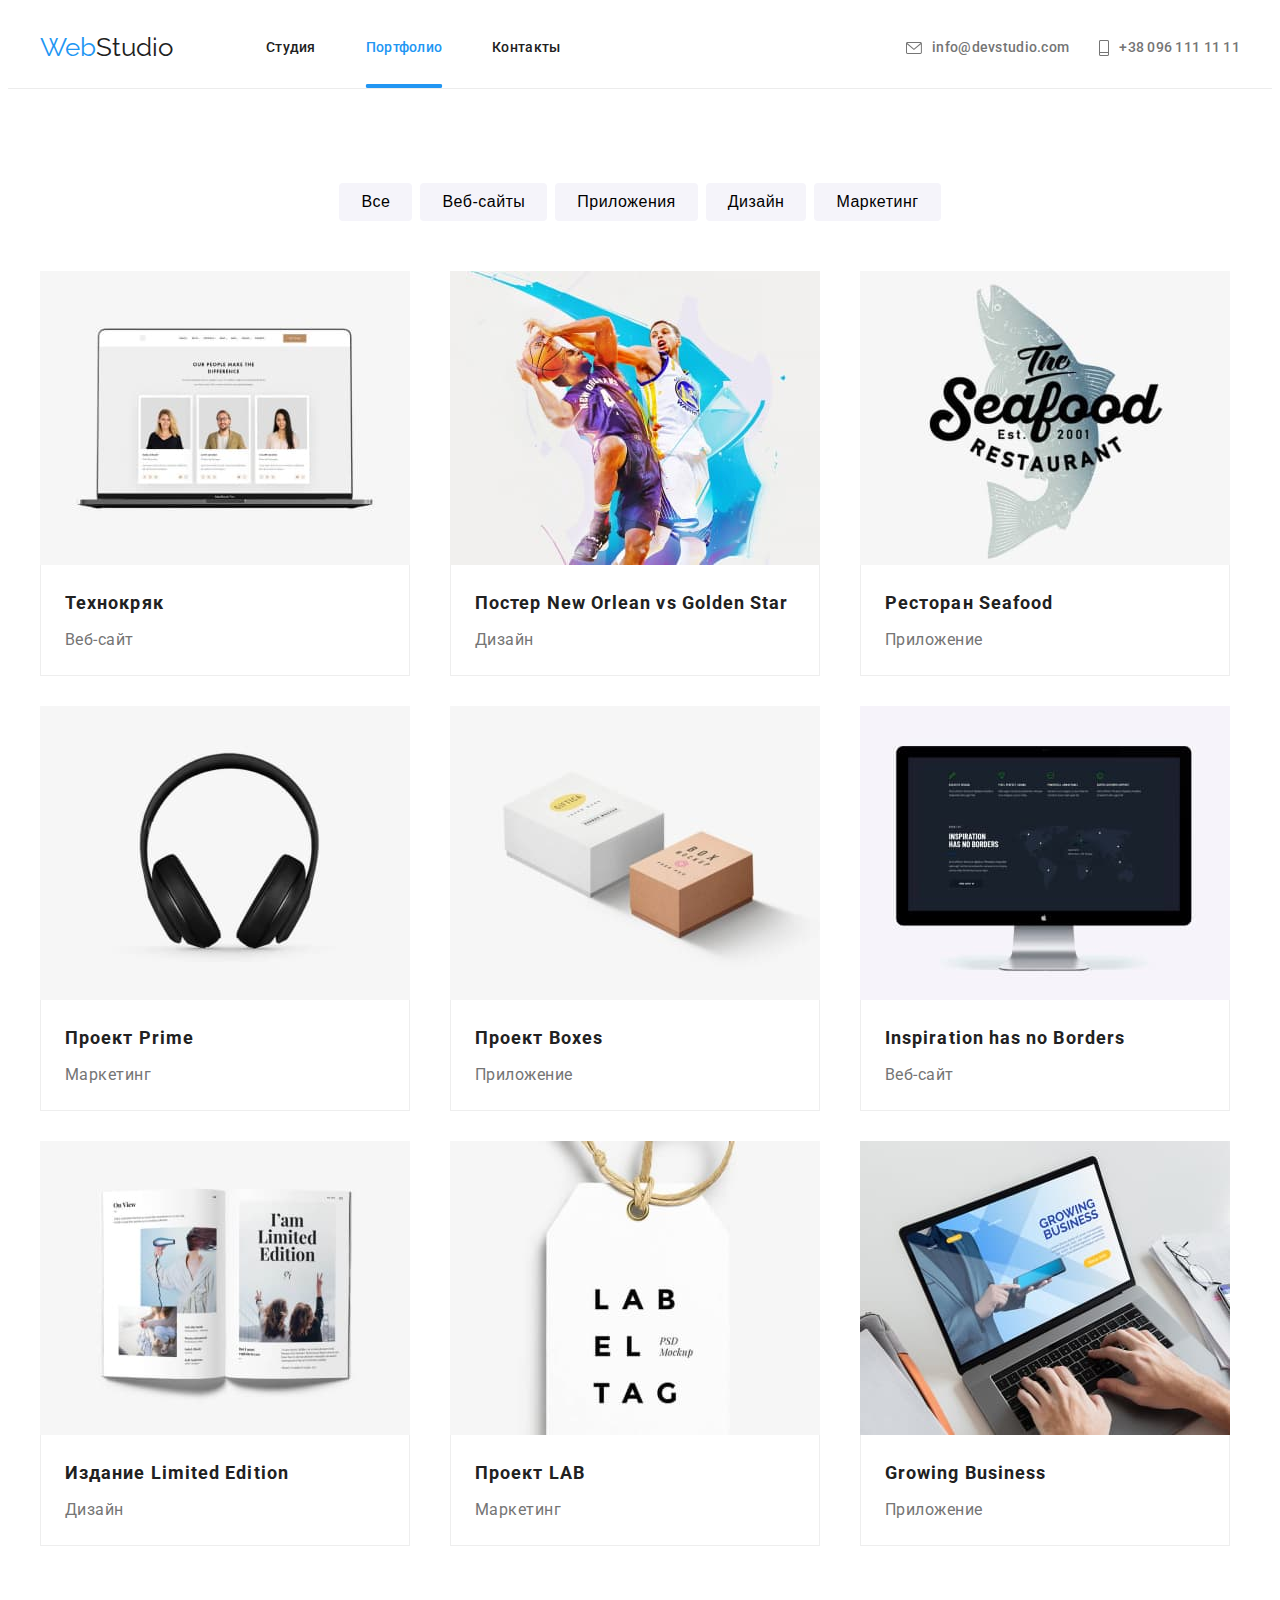
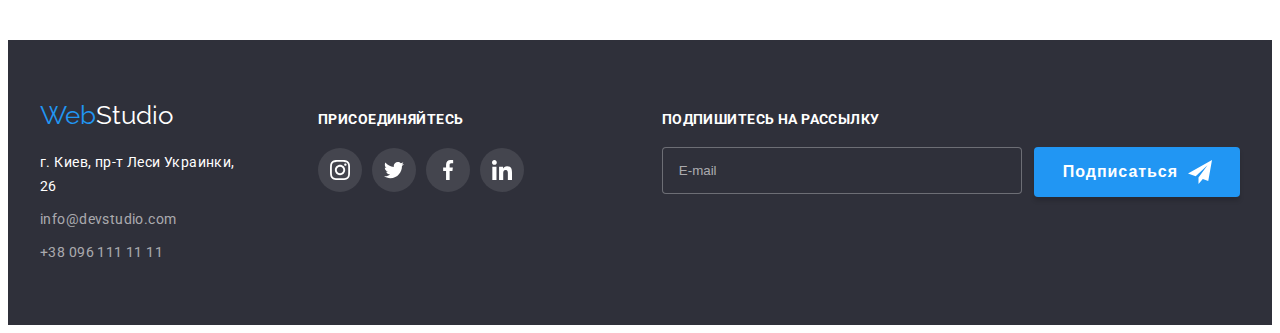
==== portfolio.html @ ce64d007 "clone" ====
<!DOCTYPE html>
<html lang="ru">
   <head>
      <meta charset="UTF-8" />
      <meta http-equiv="X-UA-Compatible" content="IE=edge" />
      <meta name="viewport" content="width=device-width, initial-scale=1.0" />
      <title>Portfolio</title>
      <link rel="preconnect" href="https://fonts.gstatic.com" crossorigin />
      <link
         href="https://fonts.googleapis.com/css2?family=Raleway:wght@700&family=Roboto:wght@400;500;700;900&display=swap"
         rel="stylesheet"
      />
      <link
         rel="stylesheet"
         href="https://cdnjs.cloudflare.com/ajax/libs/modern-normalize/1.1.0/modern-normalize.min.css"
         integrity="sha512-wpPYUAdjBVSE4KJnH1VR1HeZfpl1ub8YT/NKx4PuQ5NmX2tKuGu6U/JRp5y+Y8XG2tV+wKQpNHVUX03MfMFn9Q=="
         crossorigin="anonymous"
         referrerpolicy="no-referrer"
      />
      <link rel="stylesheet" href="./css/main.min.css" />
   </head>
   <body>
      <header class="header">
         <div class="container header__block">
            <nav class="site-nav">
               <a href="./index.html" class="site-nav__link">
                  <span class="site-nav__logo-part1">Web</span
                  ><span class="site-nav__logo-part2">Studio</span></a
               >
               <ul class="site-nav__list ">
                  <li class="site-nav__list-item">
                     <a href="./index.html" class="site-nav__list-link"
                        >Студия</a
                     >
                  </li>
                  <li class="site-nav__list-item">
                     <a href="./portfolio.html" class="site-nav__list-link site-nav__list-link--current"
                     >Портфолио</a>
                     
                  </li>
                  <li class="site-nav__list-item">
                     <a href="" class="site-nav__list-link">Контакты</a>
                  </li>
               </ul>
            </nav>
            <ul class="header-contacts">
               <li class="header-contacts__item">
                  <a
                     class="header-contacts__link"
                     href="mailto:info@devstudio.com"
                  >
                     <svg class="header-contacts__mail-icon" width="16" height="12">
                        <use href="./images/sprite.svg#icon-convert"></use>
                     </svg>
                     info@devstudio.com</a
                  >
               </li>
               <li class="header-contacts__item">
                  <a class="header-contacts__link" href="tel:+380961111111">
                     <svg class="header-contacts__phone-icon" width="10" height="16">
                        <use href="./images/sprite.svg#icon-smartphone"></use>
                     </svg>
                     +38 096 111 11 11</a
                  >
               </li>
            </ul>
         </div>
      </header>
      <main>
         <section class="portfolio-section">
            <div class="container">
               <h1 class="portfolio-section__title--hidden">Наши продукты</h1>
               <ul class="filter__list">
                  <li class="filter__item">
                     <button type="button" class="filter__button">Все</button>
                  </li>
                  <li class="filter__item">
                     <button type="button" class="filter__button">
                        Веб-сайты
                     </button>
                  </li>
                  <li class="filter__item">
                     <button type="button" class="filter__button">
                        Приложения
                     </button>
                  </li>
                  <li class="filter__item">
                     <button type="button" class="filter__button">Дизайн</button>
                  </li>
                  <li class="filter__item">
                     <button type="button" class="filter__button">
                        Маркетинг
                     </button>
                  </li>
               </ul>
               <ul class="product__list">
                  <li class="product__item">
                     <a href="" class="product__link">
                        <div class="product__img-block">
                           <img
                              src="./images/img1.jpg"
                              class="product__img"
                              alt="ноутбук с веб-сайтом"
                           />
                           <div class="product__description">
                              <p class="product__text">
                                 Lorem ipsum dolor sit amet consectetur
                                 adipisicing elit. Ducimus ea nesciunt earum
                                 libero? Quis molestias blanditiis quaerat!
                                 Deleniti, quia sunt.
                              </p>
                           </div>
                        </div>
                        <div class="product__meta">
                           <h2 class="product__name">Технокряк</h2>
                           <p class="product__type">Веб-сайт</p>
                        </div>
                     </a>
                  </li>
                  <li class="product__item">
                     <a href="" class="product__link">
                        <div class="product__img-block">
                           <img
                              src="./images/img2.jpg"
                              class="product__img"
                              alt="баскетболисты"
                           />
                           <div class="product__description">
                              <p class="product__text">
                                 Lorem ipsum dolor sit amet consectetur
                                 adipisicing elit. Ducimus ea nesciunt earum
                                 libero? Quis molestias blanditiis quaerat!
                                 Deleniti, quia sunt.
                              </p>
                           </div>
                        </div>
                        <div class="product__meta">
                           <h2 class="product__name">
                              Постер New Orlean vs Golden Star
                           </h2>
                           <p class="product__type">Дизайн</p>
                        </div>
                     </a>
                  </li>
                  <li class="product__item">
                     <a href="" class="product__link">
                        <div class="product__img-block">
                           <img
                              src="./images/img3.jpg"
                              class="product__img"
                              alt="лого ресторана"
                           />
                           <div class="product__description">
                              <p class="product__text">
                                 Lorem ipsum dolor sit amet consectetur
                                 adipisicing elit. Ducimus ea nesciunt earum
                                 libero? Quis molestias blanditiis quaerat!
                                 Deleniti, quia sunt.
                              </p>
                           </div>
                        </div>
                        <div class="product__meta">
                           <h2 class="product__name">Ресторан Seafood</h2>
                           <p class="product__type">Приложение</p>
                        </div>
                     </a>
                  </li>
                  <li class="product__item">
                     <a href="" class="product__link">
                        <div class="product__img-block">
                           <img
                              src="./images/img4.jpg"
                              class="product__img"
                              alt="наушники"
                           />
                           <div class="product__description">
                              <p class="product__text">
                                 Lorem ipsum dolor sit amet consectetur
                                 adipisicing elit. Ducimus ea nesciunt earum
                                 libero? Quis molestias blanditiis quaerat!
                                 Deleniti, quia sunt.
                              </p>
                           </div>
                        </div>
                        <div class="product__meta">
                           <h2 class="product__name">Проект Prime</h2>
                           <p class="product__type">Маркетинг</p>
                        </div>
                     </a>
                  </li>
                  <li class="product__item">
                     <a href="" class="product__link">
                        <div class="product__img-block">
                           <img
                              src="./images/img5.jpg"
                              class="product__img"
                              alt="коробки"
                           />
                           <div class="product__description">
                              <p class="product__text">
                                 Lorem ipsum dolor sit amet consectetur
                                 adipisicing elit. Ducimus ea nesciunt earum
                                 libero? Quis molestias blanditiis quaerat!
                                 Deleniti, quia sunt.
                              </p>
                           </div>
                        </div>
                        <div class="product__meta">
                           <h2 class="product__name">Проект Boxes</h2>
                           <p class="product__type">Приложение</p>
                        </div>
                     </a>
                  </li>
                  <li class="product__item">
                     <a href="" class="product__link">
                        <div class="product__img-block">
                           <img
                              src="./images/img6.jpg"
                              class="product__img"
                              alt="монитор с вебсайтом"
                           />
                           <div class="product__description">
                              <p class="product__text">
                                 Lorem ipsum dolor sit amet consectetur
                                 adipisicing elit. Ducimus ea nesciunt earum
                                 libero? Quis molestias blanditiis quaerat!
                                 Deleniti, quia sunt.
                              </p>
                           </div>
                        </div>
                        <div class="product__meta">
                           <h2 class="product__name">
                              Inspiration has no Borders
                           </h2>
                           <p class="product__type">Веб-сайт</p>
                        </div>
                     </a>
                  </li>
                  <li class="product__item">
                     <a href="" class="product__link">
                        <div class="product__img-block">
                           <img
                              src="./images/img7.jpg"
                              class="product__img"
                              alt="книга"
                           />
                           <div class="product__description">
                              <p class="product__text">
                                 Lorem ipsum dolor sit amet consectetur
                                 adipisicing elit. Ducimus ea nesciunt earum
                                 libero? Quis molestias blanditiis quaerat!
                                 Deleniti, quia sunt.
                              </p>
                           </div>
                        </div>
                        <div class="product__meta">
                           <h2 class="product__name">Издание Limited Edition</h2>
                           <p class="product__type">Дизайн</p>
                        </div>
                     </a>
                  </li>
                  <li class="product__item">
                     <a href="" class="product__link">
                        <div class="product__img-block">
                           <img
                              src="./images/img8.jpg"
                              class="product__img"
                              alt="этикетка"
                           />
                           <div class="product__description">
                              <p class="product__text">
                                 Lorem ipsum dolor sit amet consectetur
                                 adipisicing elit. Ducimus ea nesciunt earum
                                 libero? Quis molestias blanditiis quaerat!
                                 Deleniti, quia sunt.
                              </p>
                           </div>
                        </div>
                        <div class="product__meta">
                           <h2 class="product__name">Проект LAB</h2>
                           <p class="product__type">Маркетинг</p>
                        </div>
                     </a>
                  </li>
                  <li class="product__item">
                     <a href="" class="product__link">
                        <div class="product__img-block">
                           <img
                              src="./images/img9.jpg"
                              class="product__img"
                              alt="ноутбук с приложением"
                           />
                           <div class="product__description">
                              <p class="product__text">
                                 Lorem ipsum dolor sit amet consectetur
                                 adipisicing elit. Ducimus ea nesciunt earum
                                 libero? Quis molestias blanditiis quaerat!
                                 Deleniti, quia sunt.
                              </p>
                           </div>
                        </div>
                        <div class="product__meta">
                           <h2 class="product__name">Growing Business</h2>
                           <p class="product__type">Приложение</p>
                        </div>
                     </a>
                  </li>
               </ul>
            </div>
         </section>
      </main>
      <footer class="footer">
         <div class="footer__content container">
            <div class="footer__addres-field">
               <a href="index.html" class="footer__link">
                  <span class="footer__logo-part1">Web</span
                  ><span class="footer__logo-part2">Studio</span>
               </a>
               <address>
                  <ul class="footer__address-list">
                     <li class="address">
                        <a
                           href="https://goo.gl/maps/wcCM6j37VZqPyRbJ7"
                           class="address__street-link"
                           target="_blank"
                           rel="noopener noreferrer nofollow"
                           >г. Киев, пр-т Леси Украинки, 26
                        </a>
                     </li>
                     <li class="address">
                        <a
                           class="footer__contacts"
                           href="mailto:info@devstudio.com"
                           >info@devstudio.com</a
                        >
                     </li>
                     <li class="address">
                        <a class="footer__contacts" href="tel:+380961111111"
                           >+38 096 111 11 11</a
                        >
                     </li>
                  </ul>
               </address>
            </div>
            <div class="footer__join">
               <strong class="join__label">ПРИСОЕДИНЯЙТЕСЬ</strong>
               <ul class="social-list">
                  <li class="social-list__item">
                     <a href="" class="social-list__link">
                        <svg
                           class="social-list__icon--white"
                           width="20px"
                           height="20px"
                        >
                           <use href="./images/sprite.svg#icon-instagram"></use>
                        </svg>
                     </a>
                  </li>
                  <li class="social-list__item">
                     <a href="" class="social-list__link">
                        <svg
                           class="social-list__icon--white"
                           width="20px"
                           height="20px"
                        >
                           <use href="./images/sprite.svg#icon-twitter"></use>
                        </svg>
                     </a>
                  </li>
                  <li class="social-list__item">
                     <a href="" class="social-list__link">
                        <svg
                           class="social-list__icon--white"
                           width="20px"
                           height="20px"
                        >
                           <use href="./images/sprite.svg#icon-facebook"></use>
                        </svg>
                     </a>
                  </li>
                  <li class="social-list__item">
                     <a href="" class="social-list__link">
                        <svg
                           class="social-list__icon--white"
                           width="20px"
                           height="20px"
                        >
                           <use href="./images/sprite.svg#icon-linkedin"></use>
                        </svg>
                     </a>
                  </li>
               </ul>
            </div>
            <div>
               <form class="subscribe-form">
                  <div class="subscribe-form__field">
                     <label class="subscribe-form__text" for="mail-form">ПОДПИШИТЕСЬ НА РАССЫЛКУ</label>
                     <input class="subscribe-form__input"  type="email" id="mail-form" placeholder="E-mail">
                  </div>
                     <button type="submit" class="subscribe-form__button">
                        Подписаться
                        <svg class="subscribe-form__btn-icon" width="24px" height="24px">
                           <use href="./images/icons.svg#icon-send"></use>
                        </svg>
                     </button>                  
               </form>
            </div>            
         </div>
      </footer>
   </body>
</html>
---- css/main.min.css ----
body{font-family:Roboto, sans-serif;color:#212121}h1,h2,h3,h4,h5,h6,p{margin-top:0px;margin-bottom:0px}ul,ol{list-style:none;padding:0px;margin-top:0px;margin-bottom:0px}a{text-decoration:none}.container{width:1200px;padding-left:15px;padding-right:15px;margin-left:auto;margin-right:auto}.site-nav__logo-part1,.site-nav__logo-part2,.footer__logo-part1,.footer__logo-part2{font-family:Raleway;font-style:normal;font-size:26px;line-height:1.19}.hero-section__button,.subscribe-form__button,.form__submit-button{border:none;min-width:200px;height:50px;font-style:normal;font-weight:700;font-size:16px;line-height:1.875;background-color:#2196f3;color:#fff;cursor:pointer;-webkit-border-radius:4px;border-radius:4px;letter-spacing:0.06em;-webkit-box-shadow:0px 4px 4px rgba(0,0,0,0.15);box-shadow:0px 4px 4px rgba(0,0,0,0.15);border:none}.header{border-bottom:1px solid #ececec}.header__block{display:-webkit-box;display:-webkit-flex;display:-ms-flexbox;display:flex}.site-nav{display:-webkit-box;display:-webkit-flex;display:-ms-flexbox;display:flex}.site-nav__link{padding-top:24px;padding-bottom:25px;margin-right:93px}.site-nav__logo-part1{color:#2196f3}.site-nav__logo-part2{color:#212121}.site-nav__list{display:-webkit-box;display:-webkit-flex;display:-ms-flexbox;display:flex}.site-nav__list-item:not(:last-child){margin-right:50px}.site-nav__list-link{display:block;padding:32px 0;font-style:normal;font-weight:500;font-size:14px;line-height:1.14;letter-spacing:0.02em;color:#212121;-webkit-transition:color 250ms cubic-bezier(0.4, 0, 0.2, 1);-o-transition:color 250ms cubic-bezier(0.4, 0, 0.2, 1);transition:color 250ms cubic-bezier(0.4, 0, 0.2, 1)}.site-nav__list-link:focus,.site-nav__list-link:hover{color:#2196f3}.site-nav__list-item{position:relative}.site-nav__list-link--current::after{content:'';position:absolute;-webkit-transform:translateX(-100%);-ms-transform:translateX(-100%);transform:translateX(-100%);bottom:0px;width:100%;border-bottom:solid 4px #2196f3;-webkit-border-radius:2px;border-radius:2px}.site-nav__list-link--current{color:#2196f3}.header-contacts{margin-left:auto;display:-webkit-box;display:-webkit-flex;display:-ms-flexbox;display:flex}.header-contacts__item:nth-child(1){margin-right:30px}.header-contacts__link{display:-webkit-box;display:-webkit-flex;display:-ms-flexbox;display:flex;-webkit-box-align:center;-webkit-align-items:center;-ms-flex-align:center;align-items:center;font-style:normal;font-weight:500;font-size:14px;line-height:1.14;letter-spacing:0.02em;padding:32px 0;color:#757575;-webkit-transition:color 250ms cubic-bezier(0.4, 0, 0.2, 1);-o-transition:color 250ms cubic-bezier(0.4, 0, 0.2, 1);transition:color 250ms cubic-bezier(0.4, 0, 0.2, 1)}.header-contacts__link:hover,.header-contacts__link:focus{color:#2196f3}.header-contacts__mail-icon,.header-contacts__phone-icon{margin-right:10px;fill:#757575;-webkit-transition:fill 250ms cubic-bezier(0.4, 0, 0.2, 1);-o-transition:fill 250ms cubic-bezier(0.4, 0, 0.2, 1);transition:fill 250ms cubic-bezier(0.4, 0, 0.2, 1)}.header-contacts__link:hover .header-contacts__phone-icon,.header-contacts__link:focus .header-contacts__phone-icon,.header-contacts__link:hover .header-contacts__mail-icon,.header-contacts__link:focus .header-contacts__mail-icon{fill:#2196f3}.hero-section{padding:200px 0;text-align:center;width:100%;background-color:#2f303a}.hero-img{margin-right:auto;margin-left:auto;max-width:1600px;height:600px;background-repeat:no-repeat;background-color:#c4c4c4;background-image:-webkit-gradient(linear, left top, left bottom, from(rgba(47,48,58,0.4)), to(rgba(47,48,58,0.4))),url(../images/heropicture.jpg);background-image:-webkit-linear-gradient(top, rgba(47,48,58,0.4), rgba(47,48,58,0.4)),url(../images/heropicture.jpg);background-image:-o-linear-gradient(top, rgba(47,48,58,0.4), rgba(47,48,58,0.4)),url(../images/heropicture.jpg);background-image:linear-gradient(to bottom, rgba(47,48,58,0.4), rgba(47,48,58,0.4)),url(../images/heropicture.jpg);background-position:center;-webkit-background-size:cover;background-size:cover}.hero-section__title{margin-bottom:30px;font-style:normal;font-weight:900;font-size:44px;line-height:1, 5;text-align:center;letter-spacing:0.06em;text-transform:uppercase;color:#fff}.hero-section__button{padding:10px 32px}.features-section{padding-bottom:94px;padding-top:94px}.features-section__title--hidden{height:0px;opacity:0}.features-section__list{display:-webkit-box;display:-webkit-flex;display:-ms-flexbox;display:flex}.features:not(:last-child){margin-right:30px}.features__icon-block{display:-webkit-box;display:-webkit-flex;display:-ms-flexbox;display:flex;-webkit-box-pack:center;-webkit-justify-content:center;-ms-flex-pack:center;justify-content:center;-webkit-box-align:center;-webkit-align-items:center;-ms-flex-align:center;align-items:center;width:270px;height:120px;-webkit-border-radius:4px;border-radius:4px;padding:30px 100px;margin-bottom:30px;background-color:#f5f4fa}.features__icon{width:70px;height:70px}.features__title{margin-bottom:10px;font-style:normal;font-size:14px;line-height:1.14;letter-spacing:0.03em;text-transform:uppercase}.features__text{font-weight:400;font-style:normal;font-size:14px;line-height:1.71;letter-spacing:0.03em;color:#757575}.whatwedo-section{padding-bottom:94px}.whatwedo-section__title{margin-bottom:50px;font-style:normal;font-size:36px;line-height:1.16;text-align:center;letter-spacing:0.03em}.whatwedo-section__list{display:-webkit-box;display:-webkit-flex;display:-ms-flexbox;display:flex}.whatwedo{position:relative}.whatwedo:not(:last-child){margin-right:30px}.whatwedo__picture{display:block}.whatwedo__description{position:absolute;bottom:0;min-height:70px;width:100%;padding:27px 0;background-color:rgba(47,48,58,0.8)}.whatwedo__label{font-family:Roboto, sans-serif;font-style:400;font-weight:bold;font-size:14px;text-align:center;line-height:1.14;letter-spacing:0.03em;color:#fff}.team-section{padding:94px 0;background-color:#f5f4fa}.team-section__title{margin-bottom:50px;font-style:normal;font-size:36px;line-height:1.16;text-align:center;letter-spacing:0.03em}.team-section__list{display:-webkit-box;display:-webkit-flex;display:-ms-flexbox;display:flex}.worker{display:block;overflow:hidden;background-color:#f5f4fa;-webkit-box-shadow:0px 1px 3px rgba(0,0,0,0.12),0px 1px 1px rgba(0,0,0,0.14),0px 2px 1px rgba(0,0,0,0.2);box-shadow:0px 1px 3px rgba(0,0,0,0.12),0px 1px 1px rgba(0,0,0,0.14),0px 2px 1px rgba(0,0,0,0.2);-webkit-border-radius:0px 0px 4px 4px;border-radius:0px 0px 4px 4px}.worker:not(:last-child){margin-right:30px}.worker__foto{display:block}.worker__information{-webkit-box-pack:center;-webkit-justify-content:center;-ms-flex-pack:center;justify-content:center;padding-top:30px;padding-bottom:30px;background-color:#fff}.worker__name{margin-bottom:10px;font-style:normal;font-weight:500;font-size:16px;line-height:1.19;text-align:center;letter-spacing:0.03em}.worker__career{margin-bottom:16px;font-style:normal;font-size:16px;line-height:1.19;text-align:center;letter-spacing:0.03em;color:#757575}.worker__social-contacts{display:-webkit-box;display:-webkit-flex;display:-ms-flexbox;display:flex;-webkit-box-pack:center;-webkit-justify-content:center;-ms-flex-pack:center;justify-content:center;-webkit-box-align:center;-webkit-align-items:center;-ms-flex-align:center;align-items:center}.social-list__link{display:-webkit-box;display:-webkit-flex;display:-ms-flexbox;display:flex;-webkit-box-pack:center;-webkit-justify-content:center;-ms-flex-pack:center;justify-content:center;-webkit-box-align:center;-webkit-align-items:center;-ms-flex-align:center;align-items:center;width:44px;height:44px;background-color:#fff;-webkit-border-radius:50%;border-radius:50%;-webkit-transition:background-color 250ms cubic-bezier(0.4, 0, 0.2, 1);-o-transition:background-color 250ms cubic-bezier(0.4, 0, 0.2, 1);transition:background-color 250ms cubic-bezier(0.4, 0, 0.2, 1)}.social-list__link:focus,.social-list__link:hover{background-color:#2196f3}.social-list__link:not(:last-child){margin-right:10px}.social-list{display:-webkit-inline-box;display:-webkit-inline-flex;display:-ms-inline-flexbox;display:inline-flex}.social-list:not(:last-child){margin-right:10px}.social-list__icon{fill:#afb1b8;-webkit-transition:fill 250ms cubic-bezier(0.4, 0, 0.2, 1);-o-transition:fill 250ms cubic-bezier(0.4, 0, 0.2, 1);transition:fill 250ms cubic-bezier(0.4, 0, 0.2, 1)}.social-list__link:focus .social-list__icon,.social-list__link:hover .social-list__icon{fill:#fff}.clients-section{padding-bottom:94px;padding-top:94px}.clients-section__title{margin-bottom:50px;font-style:normal;font-size:36px;line-height:1.16;text-align:center;letter-spacing:0.03em}.clients-section__list{display:-webkit-box;display:-webkit-flex;display:-ms-flexbox;display:flex}.client:not(:last-child){margin-right:30px}.client__link{display:-webkit-box;display:-webkit-flex;display:-ms-flexbox;display:flex;-webkit-box-pack:center;-webkit-justify-content:center;-ms-flex-pack:center;justify-content:center;-webkit-box-align:center;-webkit-align-items:center;-ms-flex-align:center;align-items:center;border:1px solid #afb1b8;-webkit-border-radius:4px;border-radius:4px;width:170px;height:92px;padding:16px 32px;-webkit-transition:border 250ms cubic-bezier(0.4, 0, 0.2, 1);-o-transition:border 250ms cubic-bezier(0.4, 0, 0.2, 1);transition:border 250ms cubic-bezier(0.4, 0, 0.2, 1)}.client__link:focus,.client__link:hover{border:1px solid #2196f3}.client__icon{fill:#afb1b8;-webkit-transition:fill 250ms cubic-bezier(0.4, 0, 0.2, 1);-o-transition:fill 250ms cubic-bezier(0.4, 0, 0.2, 1);transition:fill 250ms cubic-bezier(0.4, 0, 0.2, 1)}.client__link:focus .client__icon,.client__link:hover .client__icon{fill:#2196f3}.footer{padding-top:60px;padding-bottom:60px;background-color:#2f303a}.footer__content{display:-webkit-box;display:-webkit-flex;display:-ms-flexbox;display:flex;-webkit-box-align:baseline;-webkit-align-items:baseline;-ms-flex-align:baseline;align-items:baseline}.footer__addres-field{margin-right:70px}.footer__link{display:inline-block;margin-bottom:20px}.footer__logo-part1{color:#2196f3}.footer__logo-part2{color:#fff}.address__street-link{font-style:normal;font-size:14px;line-height:1.71;letter-spacing:0.03em;color:#fff;-webkit-transition:color 250ms cubic-bezier(0.4, 0, 0.2, 1);-o-transition:color 250ms cubic-bezier(0.4, 0, 0.2, 1);transition:color 250ms cubic-bezier(0.4, 0, 0.2, 1)}.address__street-link:hover,.address__street-link:focus{color:#2196f3}.footer__contacts{font-style:normal;font-size:14px;line-height:1.71;letter-spacing:0.03em;color:rgba(255,255,255,0.6);-webkit-transition:color 250ms cubic-bezier(0.4, 0, 0.2, 1);-o-transition:color 250ms cubic-bezier(0.4, 0, 0.2, 1);transition:color 250ms cubic-bezier(0.4, 0, 0.2, 1)}.footer__contacts:hover,.footer__contacts:focus{color:#2196f3}.address:not(:last-child){margin-bottom:9px}.join{margin-right:93px}.join__label{display:inline-block;margin-bottom:20px;font-style:normal;font-size:14px;line-height:1.14;letter-spacing:0.03em;text-transform:uppercase;color:#fff}.social-list__link{display:-webkit-box;display:-webkit-flex;display:-ms-flexbox;display:flex;-webkit-box-pack:center;-webkit-justify-content:center;-ms-flex-pack:center;justify-content:center;-webkit-box-align:center;-webkit-align-items:center;-ms-flex-align:center;align-items:center;width:44px;height:44px;background-color:#ffffff1a;-webkit-border-radius:50%;border-radius:50%;-webkit-transition:background-color 250ms cubic-bezier(0.4, 0, 0.2, 1);-o-transition:background-color 250ms cubic-bezier(0.4, 0, 0.2, 1);transition:background-color 250ms cubic-bezier(0.4, 0, 0.2, 1)}.social-list__link:focus,.social-list__link:hover{background-color:#2196f3}.social-list__icon--white{fill:#fff;-webkit-transition:fill 250ms cubic-bezier(0.4, 0, 0.2, 1);-o-transition:fill 250ms cubic-bezier(0.4, 0, 0.2, 1);transition:fill 250ms cubic-bezier(0.4, 0, 0.2, 1)}.social-list__item:not(:last-child){margin-right:10px}.subscribe-form{display:-webkit-box;display:-webkit-flex;display:-ms-flexbox;display:flex;-webkit-box-align:end;-webkit-align-items:flex-end;-ms-flex-align:end;align-items:flex-end}.subscribe-form__field{display:-webkit-box;display:-webkit-flex;display:-ms-flexbox;display:flex;-webkit-box-orient:vertical;-webkit-box-direction:normal;-webkit-flex-direction:column;-ms-flex-direction:column;flex-direction:column;width:360px;height:86px;margin-right:12px}.subscribe-form__text{margin-bottom:20px;font-family:Roboto;font-style:normal;font-weight:700;font-size:14px;line-height:1.142;letter-spacing:0.03em;text-transform:uppercase;color:#fff}.subscribe-form__input{padding:15px 16px;border:1px solid rgba(255,255,255,0.3);color:#fff;background-color:#2f303a;-webkit-filter:drop-shadow(0px 4px 4px) rgba(0,0,0,0.15);filter:drop-shadow(0px 4px 4px) rgba(0,0,0,0.15);-webkit-border-radius:4px;border-radius:4px}.subscribe-form__input::-webkit-input-placeholder{color:rgba(255,255,255,0.6)}.subscribe-form__input:-ms-input-placeholder{color:rgba(255,255,255,0.6)}.subscribe-form__input::-ms-input-placeholder{color:rgba(255,255,255,0.6)}.subscribe-form__input::placeholder{color:rgba(255,255,255,0.6)}.subscribe-form__button{display:-webkit-box;display:-webkit-flex;display:-ms-flexbox;display:flex;-webkit-box-pack:center;-webkit-justify-content:center;-ms-flex-pack:center;justify-content:center;-webkit-box-align:center;-webkit-align-items:center;-ms-flex-align:center;align-items:center;padding:10px 28px 10px 29px}.subscribe-form__btn-icon{fill:#fff;margin-left:10px}.backdrop{position:fixed;top:0px;left:0px;width:100%;height:100%;opacity:1;-webkit-transform:opacity;-ms-transform:opacity;transform:opacity;-webkit-transition:opacity 250ms cubic-bezier(0.4, 0, 0.2, 1);-o-transition:opacity 250ms cubic-bezier(0.4, 0, 0.2, 1);transition:opacity 250ms cubic-bezier(0.4, 0, 0.2, 1);background-color:rgba(0,0,0,0.2)}.backdrop.backdrop--is-hidden{opacity:0;scale:0.1;pointer-events:none}.modal{position:absolute;top:50%;left:50%;-webkit-transform:translate(-50%, -50%) scale(1);-ms-transform:translate(-50%, -50%) scale(1);transform:translate(-50%, -50%) scale(1);min-width:530px;min-height:583px;padding:40px;background-color:#fff;-webkit-transition:-webkit-transform 250ms cubic-bezier(0.4, 0, 0.2, 1);transition:-webkit-transform 250ms cubic-bezier(0.4, 0, 0.2, 1);-o-transition:transform 250ms cubic-bezier(0.4, 0, 0.2, 1);transition:transform 250ms cubic-bezier(0.4, 0, 0.2, 1);transition:transform 250ms cubic-bezier(0.4, 0, 0.2, 1), -webkit-transform 250ms cubic-bezier(0.4, 0, 0.2, 1);-webkit-box-shadow:0px 1px 3px rgba(0,0,0,0.12),0px 1px 1px rgba(0,0,0,0.14),0px 2px 1px rgba(0,0,0,0.2);box-shadow:0px 1px 3px rgba(0,0,0,0.12),0px 1px 1px rgba(0,0,0,0.14),0px 2px 1px rgba(0,0,0,0.2);-webkit-border-radius:4px;border-radius:4px}.backdrop--is-hidden .modal{-webkit-transform:translate(-50%, -50%) scale(0.1);-ms-transform:translate(-50%, -50%) scale(0.1);transform:translate(-50%, -50%) scale(0.1)}.form__title{margin-bottom:12px;font-family:Roboto;font-style:normal;font-weight:700;font-size:20px;line-height:1.15;text-align:center;letter-spacing:0.03em}.form__label{display:block;margin-bottom:4px;font-family:Roboto;font-style:normal;font-weight:400;font-size:12px;line-height:1.17;letter-spacing:0.01em;color:var(--secondary-text-color)}.form__field:focus-within>.form__label{color:#2196f3}.form__field{position:relative;display:-webkit-box;display:-webkit-flex;display:-ms-flexbox;display:flex;-webkit-box-orient:vertical;-webkit-box-direction:normal;-webkit-flex-direction:column;-ms-flex-direction:column;flex-direction:column;margin-bottom:10px}.form__input{padding:12px 15px 12px 42px;width:450px;height:40px;border:1px solid rgba(33,33,33,0.2);-webkit-border-radius:4px;border-radius:4px;-webkit-transition:border-color 250ms cubic-bezier(0.4, 0, 0.2, 1);-o-transition:border-color 250ms cubic-bezier(0.4, 0, 0.2, 1);transition:border-color 250ms cubic-bezier(0.4, 0, 0.2, 1)}.form__field:focus-within>.form__input{outline:none;border:1px solid #2196f3}.form__textarea{-webkit-transform:border;-ms-transform:border;transform:border;display:block;resize:none;margin-bottom:20px;padding:12px 16px;width:450px;height:120px;border:1px solid rgba(33,33,33,0.2);-webkit-border-radius:4px;border-radius:4px;-webkit-transition:border 250ms cubic-bezier(0.4, 0, 0.2, 1);-o-transition:border 250ms cubic-bezier(0.4, 0, 0.2, 1);transition:border 250ms cubic-bezier(0.4, 0, 0.2, 1)}.form__field:focus-within>.form__textarea{outline:none;border:1px solid #2196f3}.form__textarea::-webkit-input-placeholder{font-family:Roboto;font-style:normal;font-weight:400;font-size:12px;line-height:1.17;letter-spacing:0.01em;color:rgba(117,117,117,0.5)}.form__textarea:-ms-input-placeholder{font-family:Roboto;font-style:normal;font-weight:400;font-size:12px;line-height:1.17;letter-spacing:0.01em;color:rgba(117,117,117,0.5)}.form__textarea::-ms-input-placeholder{font-family:Roboto;font-style:normal;font-weight:400;font-size:12px;line-height:1.17;letter-spacing:0.01em;color:rgba(117,117,117,0.5)}.form__textarea::placeholder{font-family:Roboto;font-style:normal;font-weight:400;font-size:12px;line-height:1.17;letter-spacing:0.01em;color:rgba(117,117,117,0.5)}.form__icon{position:absolute;top:32px;left:15px;fill:#212121;-webkit-transform:fill;-ms-transform:fill;transform:fill;-webkit-transition:-webkit-transform 250ms cubic-bezier(0.4, 0, 0.2, 1);transition:-webkit-transform 250ms cubic-bezier(0.4, 0, 0.2, 1);-o-transition:transform 250ms cubic-bezier(0.4, 0, 0.2, 1);transition:transform 250ms cubic-bezier(0.4, 0, 0.2, 1);transition:transform 250ms cubic-bezier(0.4, 0, 0.2, 1), -webkit-transform 250ms cubic-bezier(0.4, 0, 0.2, 1)}.form__field:focus-within>.form__icon{fill:#2196f3}.policy-field{position:relative}.policy-field__checkbox{position:absolute;width:1px;height:1px;margin:-1px;border:0;padding:0;clip:rect(0 0 0 0);overflow:hidden}.policy-field__icon{display:inline-block;margin-left:14px;margin-right:7px;width:16px;height:15px;border:2px solid #212121;-webkit-border-radius:2px;border-radius:2px}.policy-field__checkbox:checked+.policy-field__icon{border-color:transparent;fill:#fff;background-color:#2196f3;background-image:url("../images/icon-check.svg");-webkit-background-size:contain;background-size:contain;-webkit-background-origin:border-box;background-origin:border-box}.policy-field__label{display:-webkit-box;display:-webkit-flex;display:-ms-flexbox;display:flex;-webkit-box-pack:center;-webkit-justify-content:center;-ms-flex-pack:center;justify-content:center;-webkit-box-align:center;-webkit-align-items:center;-ms-flex-align:center;align-items:center;padding:0;margin:0px;margin-bottom:30px;font-family:Roboto;font-style:normal;font-weight:400;font-size:14px;line-height:1.71;letter-spacing:0.03em;color:#757575}.policy-field__link{color:#2196f3}.modal__close-button{position:absolute;display:-webkit-box;display:-webkit-flex;display:-ms-flexbox;display:flex;-webkit-box-align:center;-webkit-align-items:center;-ms-flex-align:center;align-items:center;-webkit-box-pack:center;-webkit-justify-content:center;-ms-flex-pack:center;justify-content:center;padding:0;margin:0;top:8px;right:8px;width:30px;height:30px;border:1px solid rgba(0,0,0,0.1);-webkit-border-radius:50%;border-radius:50%;background-color:#fff}.modal__close-button:hover,.modal__close-button:focus{background-color:#fff;cursor:pointer}.modal__close-icon{fill:#000;-webkit-transition:fill 250ms cubic-bezier(0.4, 0, 0.2, 1);-o-transition:fill 250ms cubic-bezier(0.4, 0, 0.2, 1);transition:fill 250ms cubic-bezier(0.4, 0, 0.2, 1)}.modal__close-button:hover .modal__close-icon,.modal__close-button:focus .modal__close-icon{fill:#2196f3}.form__submit-button{display:block;margin-right:auto;margin-left:auto;padding:10px 55px}.filter__list{display:-webkit-box;display:-webkit-flex;display:-ms-flexbox;display:flex;-webkit-box-pack:center;-webkit-justify-content:center;-ms-flex-pack:center;justify-content:center;margin-bottom:50px}.filter__button{display:inline-block;-webkit-border-radius:4px;border-radius:4px;padding:6px 22px;background-color:#f5f4fa;font-style:normal;font-weight:500;font-size:16px;line-height:1.625;text-align:center;letter-spacing:0.03em;border:none;-webkit-transition:background-color 250ms cubic-bezier(0.4, 0, 0.2, 1),color 250ms cubic-bezier(0.4, 0, 0.2, 1),-webkit-box-shadow 250ms cubic-bezier(0.4, 0, 0.2, 1);transition:background-color 250ms cubic-bezier(0.4, 0, 0.2, 1),color 250ms cubic-bezier(0.4, 0, 0.2, 1),-webkit-box-shadow 250ms cubic-bezier(0.4, 0, 0.2, 1);-o-transition:background-color 250ms cubic-bezier(0.4, 0, 0.2, 1),box-shadow 250ms cubic-bezier(0.4, 0, 0.2, 1),color 250ms cubic-bezier(0.4, 0, 0.2, 1);transition:background-color 250ms cubic-bezier(0.4, 0, 0.2, 1),box-shadow 250ms cubic-bezier(0.4, 0, 0.2, 1),color 250ms cubic-bezier(0.4, 0, 0.2, 1);transition:background-color 250ms cubic-bezier(0.4, 0, 0.2, 1),box-shadow 250ms cubic-bezier(0.4, 0, 0.2, 1),color 250ms cubic-bezier(0.4, 0, 0.2, 1),-webkit-box-shadow 250ms cubic-bezier(0.4, 0, 0.2, 1)}.filter__button:focus,.filter__button:hover{-webkit-box-shadow:0px 3px 1px rgba(0,0,0,0.1),0px 1px 2px rgba(0,0,0,0.08),0px 2px 2px rgba(0,0,0,0.12);box-shadow:0px 3px 1px rgba(0,0,0,0.1),0px 1px 2px rgba(0,0,0,0.08),0px 2px 2px rgba(0,0,0,0.12);color:#fff;background-color:#2196f3}.filter__item:not(:last-child){margin-right:8px}.portfolio-section{padding-bottom:94px;padding-top:94px}.portfolio-section__title--hidden{height:0px;opacity:0}.product__list{display:-webkit-box;display:-webkit-flex;display:-ms-flexbox;display:flex;-webkit-flex-wrap:wrap;-ms-flex-wrap:wrap;flex-wrap:wrap;margin:-15px}.product__item{-webkit-flex-basis:-webkit-calc((100% - 90px) / 3);-ms-flex-preferred-size:calc((100% - 90px) / 3);flex-basis:calc((100% - 90px) / 3);margin:15px;cursor:pointer}.product__link{display:inline-block;text-decoration:none;-webkit-transition:-webkit-box-shadow 250ms cubic-bezier(0.4, 0, 0.2, 1);transition:-webkit-box-shadow 250ms cubic-bezier(0.4, 0, 0.2, 1);-o-transition:box-shadow 250ms cubic-bezier(0.4, 0, 0.2, 1);transition:box-shadow 250ms cubic-bezier(0.4, 0, 0.2, 1);transition:box-shadow 250ms cubic-bezier(0.4, 0, 0.2, 1), -webkit-box-shadow 250ms cubic-bezier(0.4, 0, 0.2, 1)}.product__link:hover,.product__link:focus{cursor:pointer;-webkit-box-shadow:0px 1px 1px rgba(0,0,0,0.12),0px 4px 4px rgba(0,0,0,0.06),1px 4px 6px rgba(0,0,0,0.16);box-shadow:0px 1px 1px rgba(0,0,0,0.12),0px 4px 4px rgba(0,0,0,0.06),1px 4px 6px rgba(0,0,0,0.16)}.product__img-block{width:100%;position:relative;overflow:hidden}.product__img{display:block}.product__description{position:absolute;bottom:0;-webkit-transform:translateY(100%);-ms-transform:translateY(100%);transform:translateY(100%);-webkit-transition:-webkit-transform 250ms cubic-bezier(0.4, 0, 0.2, 1);transition:-webkit-transform 250ms cubic-bezier(0.4, 0, 0.2, 1);-o-transition:transform 250ms cubic-bezier(0.4, 0, 0.2, 1);transition:transform 250ms cubic-bezier(0.4, 0, 0.2, 1);transition:transform 250ms cubic-bezier(0.4, 0, 0.2, 1), -webkit-transform 250ms cubic-bezier(0.4, 0, 0.2, 1);width:100%;height:100%;padding:63px 24px;background-color:rgba(33,150,243,0.9)}.product__item:hover .product__description,.product__item:focus .product__description{-webkit-transform:translateY(0%);-ms-transform:translateY(0%);transform:translateY(0%)}.product__text{font-family:Roboto, sans-serif;font-style:normal;font-weight:400;font-size:18px;line-height:1.56;letter-spacing:0.03em;color:#fff}.product__meta{text-decoration:none;padding:20px 24px;background-color:#fff;border-bottom:1px solid #eee;border-left:1px solid #eee;border-right:1px solid #eee}.product__name{margin-bottom:4px;font-style:normal;font-weight:bold;font-size:18px;line-height:2;letter-spacing:0.06em;color:#212121}.product__type{text-decoration:none;font-style:normal;font-size:16px;line-height:1.875;letter-spacing:0.03em;color:#757575}
/*# sourceMappingURL=main.min.css.map */
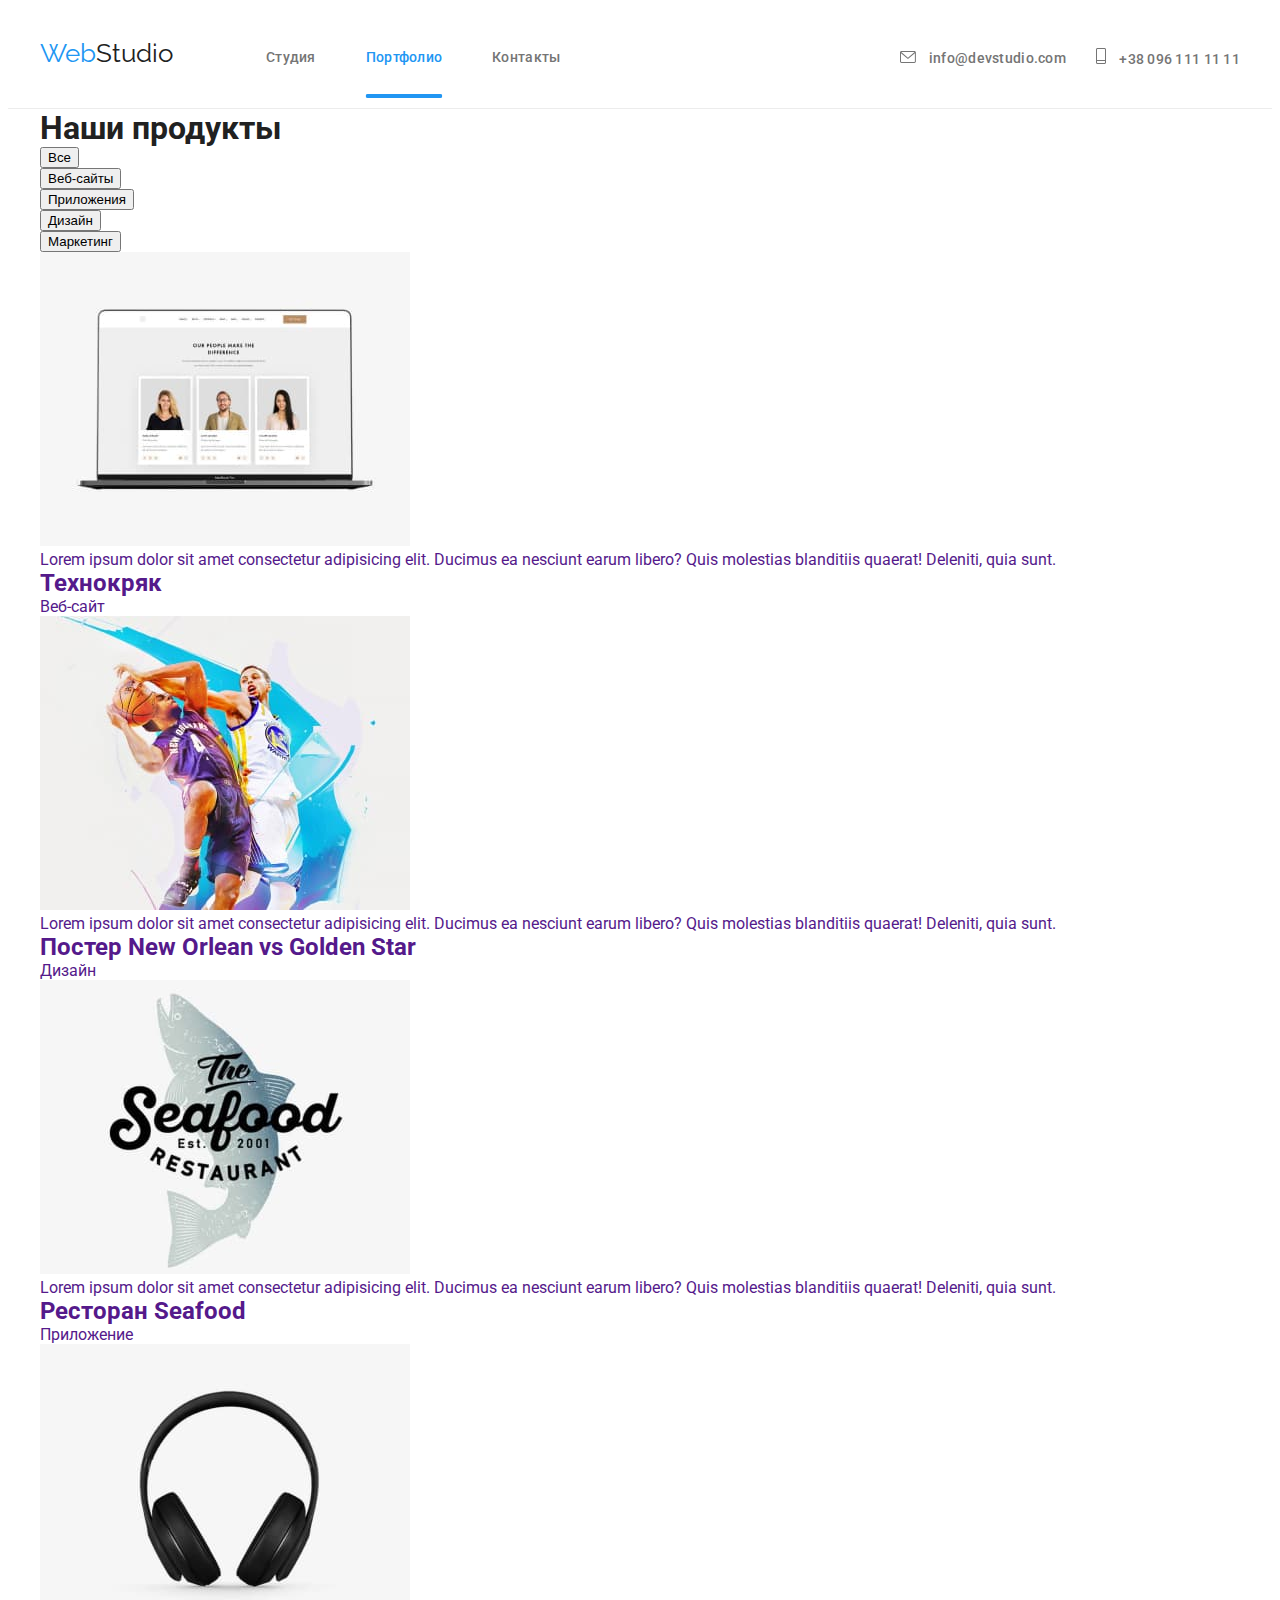
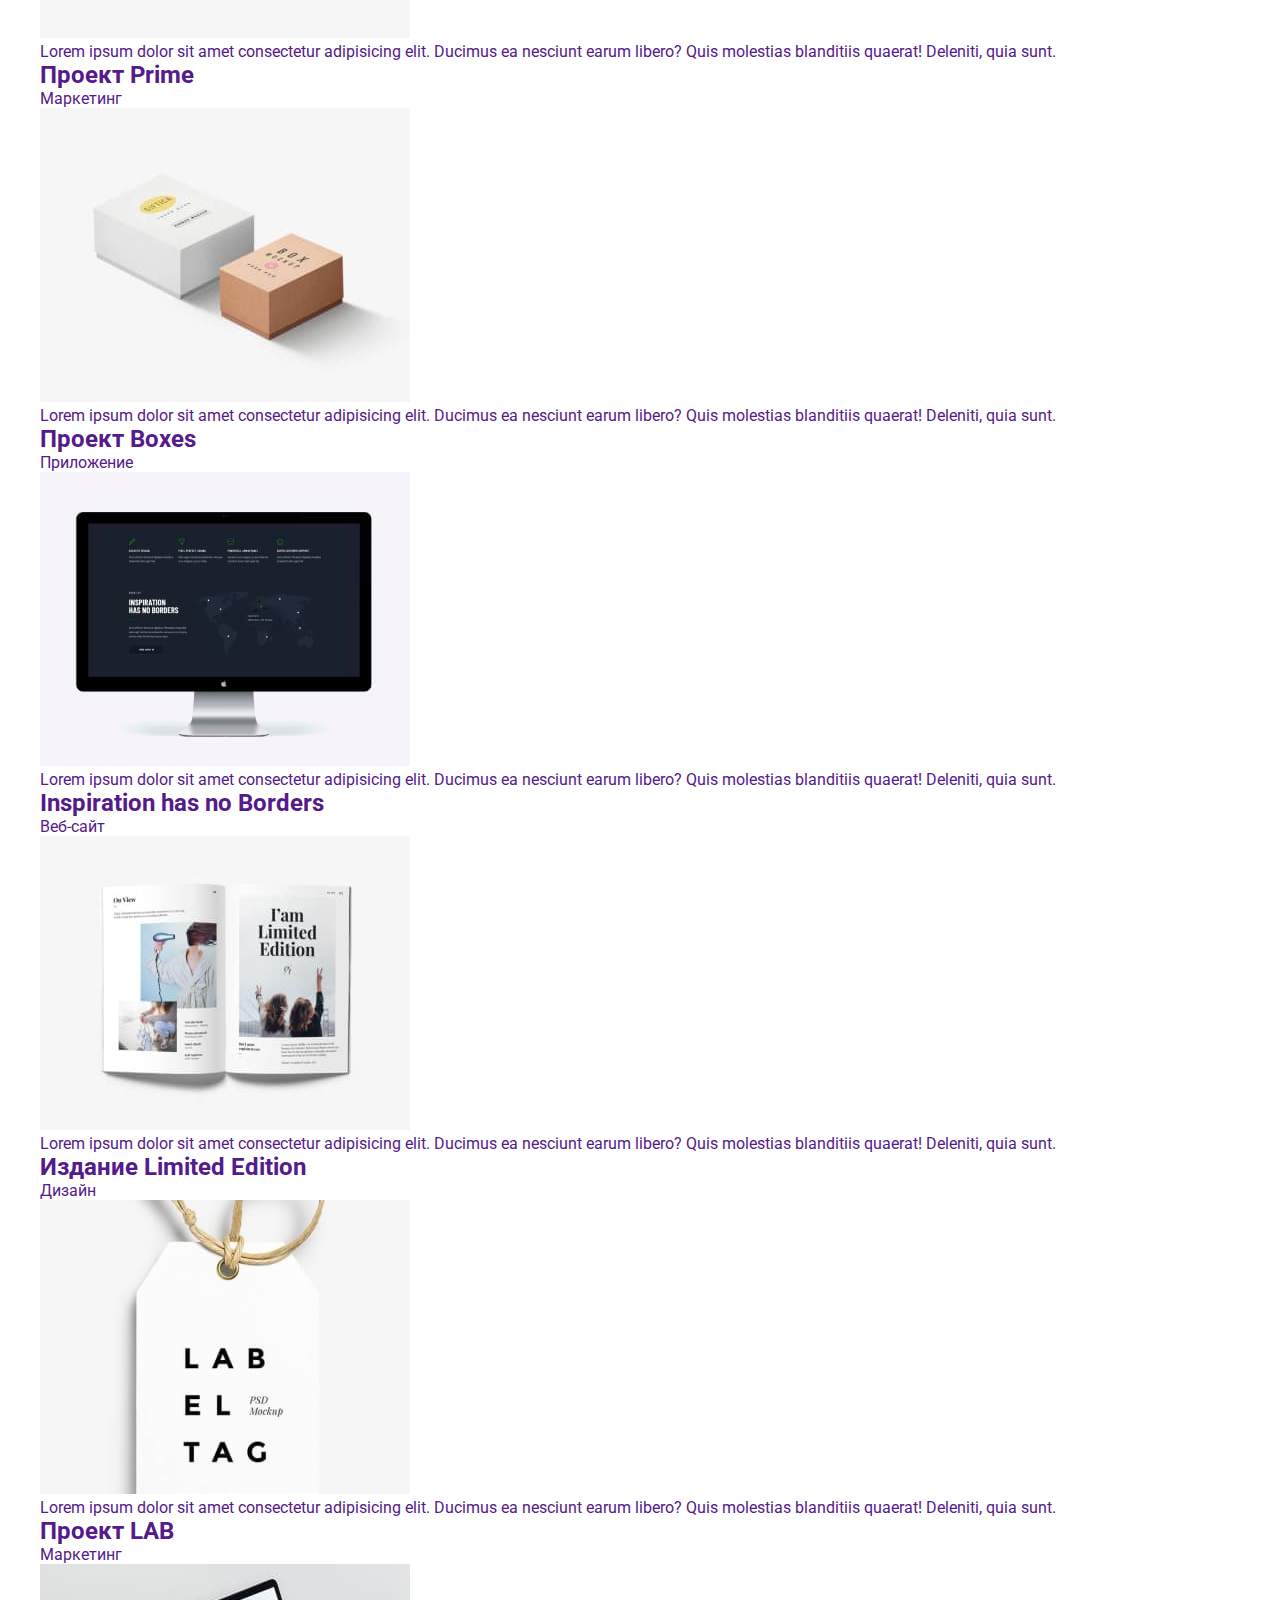
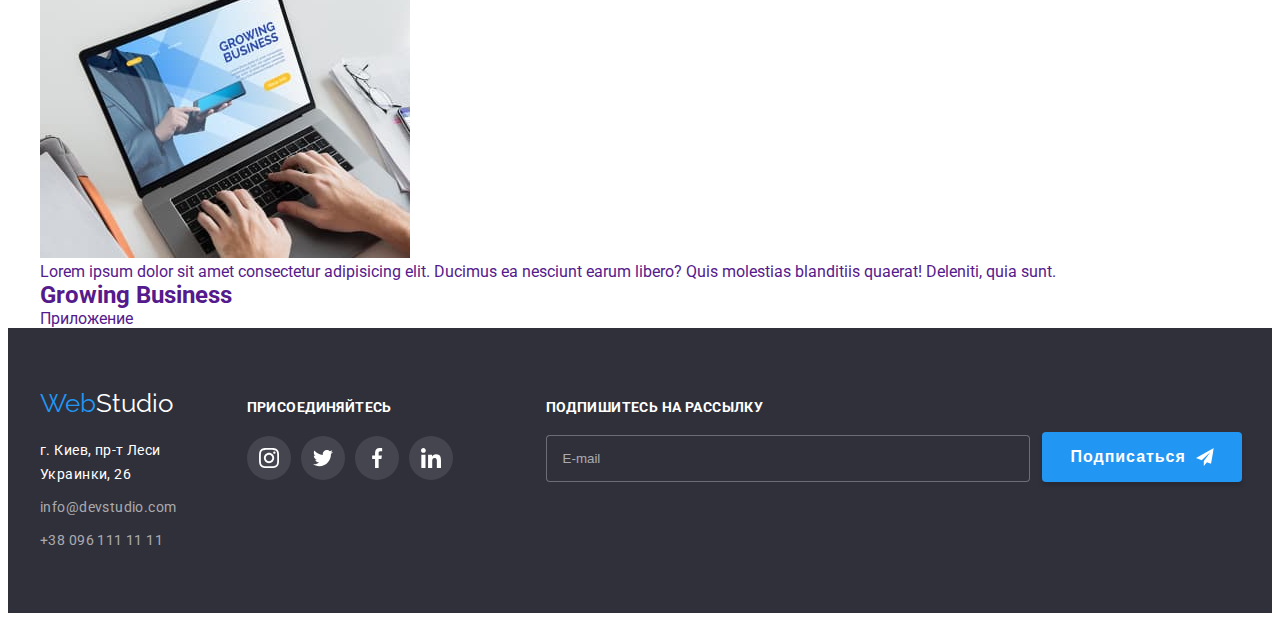
==== commit 1295fa6c: "footer" ====
--- a/portfolio.html
+++ b/portfolio.html
@@ -22,48 +22,76 @@
    <body>
       <header class="header">
          <div class="container header__block">
+         
             <nav class="site-nav">
                <a href="./index.html" class="site-nav__link">
                   <span class="site-nav__logo-part1">Web</span
                   ><span class="site-nav__logo-part2">Studio</span></a
                >
-               <ul class="site-nav__list ">
-                  <li class="site-nav__list-item">
-                     <a href="./index.html" class="site-nav__list-link"
-                        >Студия</a
-                     >
-                  </li>
-                  <li class="site-nav__list-item">
-                     <a href="./portfolio.html" class="site-nav__list-link site-nav__list-link--current"
-                     >Портфолио</a>
-                     
-                  </li>
-                  <li class="site-nav__list-item">
-                     <a href="" class="site-nav__list-link">Контакты</a>
-                  </li>
-               </ul>
+               <buttton 
+               type="button" 
+               class="menu__button"
+               aria-expanded="false"
+               aria-label="Переключатель меню для мобильного"
+               aria-controls="menu-container"
+               data-menu-button >
+                  <svg class="" width="24px" height="16px">
+                     <use class="icon-burger"  href="images/icons.svg#icon-burger"></use>
+                     <use class="close-icon"  href="images/icons.svg#close"></use>
+                  </svg>
+               </buttton>
+               <div class="menu-container" id="menu-container" data-menu>
+                  <div class="separate-mobile-menu">
+                     <div class="nav-container">
+                        <ul class="site-nav__list ">
+                           <li class="site-nav__list-item">
+                              <a href="./index.html" class="site-nav__list-link"
+                                 >Студия</a
+                              >
+                           </li>
+                           <li class="site-nav__list-item">
+                              <a href="./portfolio.html" class="site-nav__list-link site-nav__list-link--current"
+                              >Портфолио</a>
+                              
+                           </li>
+                           <li class="site-nav__list-item">
+                              <a href="" class="site-nav__list-link">Контакты</a>
+                           </li>
+                        </ul>
+                     </div>
+                     <div class="contacts-container">
+                        <ul class="header-contacts">
+                           <li class="header-contacts__item">
+                              <a
+                                 class="header-contacts__link"
+                                 href="mailto:info@devstudio.com"
+                              >
+                                 <svg class="header-contacts__mail-icon" width="16" height="12">
+                                    <use href="./images/sprite.svg#icon-convert"></use>
+                                 </svg>
+                                 info@devstudio.com</a
+                              >
+                           </li>
+                           <li class="header-contacts__item">
+                              <a class="header-contacts__link for-mobile" href="tel:+380961111111">
+                                 <svg class="header-contacts__phone-icon" width="10" height="16">
+                                    <use href="./images/sprite.svg#icon-smartphone"></use>
+                                 </svg>
+                                 +38 096 111 11 11</a
+                              >
+                           </li>
+                        </ul>
+                        <ul class="header-social">
+                           <li class="header-social__item"> <a href="" class="header-social__link">Instagram</a></li>
+                           <li  class="header-social__item"> <a href="" class="header-social__link">Twitter</a></li>
+                           <li  class="header-social__item"> <a href="" class="header-social__link">Facebook</a></li>
+                           <li  class="header-social__item"> <a href="" class="header-social__link">LinkedIn</a></li>
+                        </ul>
+                        
+                     </div>
+                  </div>
+               </div>
             </nav>
-            <ul class="header-contacts">
-               <li class="header-contacts__item">
-                  <a
-                     class="header-contacts__link"
-                     href="mailto:info@devstudio.com"
-                  >
-                     <svg class="header-contacts__mail-icon" width="16" height="12">
-                        <use href="./images/sprite.svg#icon-convert"></use>
-                     </svg>
-                     info@devstudio.com</a
-                  >
-               </li>
-               <li class="header-contacts__item">
-                  <a class="header-contacts__link" href="tel:+380961111111">
-                     <svg class="header-contacts__phone-icon" width="10" height="16">
-                        <use href="./images/sprite.svg#icon-smartphone"></use>
-                     </svg>
-                     +38 096 111 11 11</a
-                  >
-               </li>
-            </ul>
          </div>
       </header>
       <main>
@@ -311,87 +339,90 @@
       </main>
       <footer class="footer">
          <div class="footer__content container">
-            <div class="footer__addres-field">
-               <a href="index.html" class="footer__link">
-                  <span class="footer__logo-part1">Web</span
-                  ><span class="footer__logo-part2">Studio</span>
-               </a>
-               <address>
-                  <ul class="footer__address-list">
-                     <li class="address">
-                        <a
-                           href="https://goo.gl/maps/wcCM6j37VZqPyRbJ7"
-                           class="address__street-link"
-                           target="_blank"
-                           rel="noopener noreferrer nofollow"
-                           >г. Киев, пр-т Леси Украинки, 26
+            <div class="separate-footer">
+               <div class="footer__addres-field">
+                  <a href="index.html" class="footer__link">
+                     <span class="footer__logo-part1">Web</span
+                     ><span class="footer__logo-part2">Studio</span>
+                  </a>
+                  <address>
+                     <ul class="footer__address-list">
+                        <li class="address">
+                           <a
+                              href="https://goo.gl/maps/wcCM6j37VZqPyRbJ7"
+                              class="address__street-link"
+                              target="_blank"
+                              rel="noopener noreferrer nofollow"
+                              >г. Киев, пр-т Леси Украинки, 26
+                           </a>
+                        </li>
+                        <li class="address">
+                           <a
+                              class="footer__contacts"
+                              href="mailto:info@devstudio.com"
+                              >info@devstudio.com</a
+                           >
+                        </li>
+                        <li class="address">
+                           <a class="footer__contacts" href="tel:+380961111111"
+                              >+38 096 111 11 11</a
+                           >
+                        </li>
+                     </ul>
+                  </address>
+               </div>
+               <div class="footer__join">
+                  <strong class="join__label">ПРИСОЕДИНЯЙТЕСЬ</strong>
+                  <ul class="social-list">
+                     <li class="social-list__item">
+                        <a href="" class="social-list__link">
+                           <svg
+                              class="social-list__icon--white"
+                              width="20px"
+                              height="20px"
+                           >
+                              <use href="./images/sprite.svg#icon-instagram"></use>
+                           </svg>
                         </a>
                      </li>
-                     <li class="address">
-                        <a
-                           class="footer__contacts"
-                           href="mailto:info@devstudio.com"
-                           >info@devstudio.com</a
-                        >
+                     <li class="social-list__item">
+                        <a href="" class="social-list__link">
+                           <svg
+                              class="social-list__icon--white"
+                              width="20px"
+                              height="20px"
+                           >
+                              <use href="./images/sprite.svg#icon-twitter"></use>
+                           </svg>
+                        </a>
                      </li>
-                     <li class="address">
-                        <a class="footer__contacts" href="tel:+380961111111"
-                           >+38 096 111 11 11</a
-                        >
+                     <li class="social-list__item">
+                        <a href="" class="social-list__link">
+                           <svg
+                              class="social-list__icon--white"
+                              width="20px"
+                              height="20px"
+                           >
+                              <use href="./images/sprite.svg#icon-facebook"></use>
+                           </svg>
+                        </a>
+                     </li>
+                     <li class="social-list__item">
+                        <a href="" class="social-list__link">
+                           <svg
+                              class="social-list__icon--white"
+                              width="20px"
+                              height="20px"
+                           >
+                              <use href="./images/sprite.svg#icon-linkedin"></use>
+                           </svg>
+                        </a>
                      </li>
                   </ul>
-               </address>
+               </div>
             </div>
-            <div class="footer__join">
-               <strong class="join__label">ПРИСОЕДИНЯЙТЕСЬ</strong>
-               <ul class="social-list">
-                  <li class="social-list__item">
-                     <a href="" class="social-list__link">
-                        <svg
-                           class="social-list__icon--white"
-                           width="20px"
-                           height="20px"
-                        >
-                           <use href="./images/sprite.svg#icon-instagram"></use>
-                        </svg>
-                     </a>
-                  </li>
-                  <li class="social-list__item">
-                     <a href="" class="social-list__link">
-                        <svg
-                           class="social-list__icon--white"
-                           width="20px"
-                           height="20px"
-                        >
-                           <use href="./images/sprite.svg#icon-twitter"></use>
-                        </svg>
-                     </a>
-                  </li>
-                  <li class="social-list__item">
-                     <a href="" class="social-list__link">
-                        <svg
-                           class="social-list__icon--white"
-                           width="20px"
-                           height="20px"
-                        >
-                           <use href="./images/sprite.svg#icon-facebook"></use>
-                        </svg>
-                     </a>
-                  </li>
-                  <li class="social-list__item">
-                     <a href="" class="social-list__link">
-                        <svg
-                           class="social-list__icon--white"
-                           width="20px"
-                           height="20px"
-                        >
-                           <use href="./images/sprite.svg#icon-linkedin"></use>
-                        </svg>
-                     </a>
-                  </li>
-               </ul>
-            </div>
-            <div>
+            
+            <div class="subscribe">
                <form class="subscribe-form">
                   <div class="subscribe-form__field">
                      <label class="subscribe-form__text" for="mail-form">ПОДПИШИТЕСЬ НА РАССЫЛКУ</label>
--- a/css/main.min.css
+++ b/css/main.min.css
@@ -1,2 +1 @@
-body{font-family:Roboto, sans-serif;color:#212121}h1,h2,h3,h4,h5,h6,p{margin-top:0px;margin-bottom:0px}ul,ol{list-style:none;padding:0px;margin-top:0px;margin-bottom:0px}a{text-decoration:none}.container{width:1200px;padding-left:15px;padding-right:15px;margin-left:auto;margin-right:auto}.site-nav__logo-part1,.site-nav__logo-part2,.footer__logo-part1,.footer__logo-part2{font-family:Raleway;font-style:normal;font-size:26px;line-height:1.19}.hero-section__button,.subscribe-form__button,.form__submit-button{border:none;min-width:200px;height:50px;font-style:normal;font-weight:700;font-size:16px;line-height:1.875;background-color:#2196f3;color:#fff;cursor:pointer;-webkit-border-radius:4px;border-radius:4px;letter-spacing:0.06em;-webkit-box-shadow:0px 4px 4px rgba(0,0,0,0.15);box-shadow:0px 4px 4px rgba(0,0,0,0.15);border:none}.header{border-bottom:1px solid #ececec}.header__block{display:-webkit-box;display:-webkit-flex;display:-ms-flexbox;display:flex}.site-nav{display:-webkit-box;display:-webkit-flex;display:-ms-flexbox;display:flex}.site-nav__link{padding-top:24px;padding-bottom:25px;margin-right:93px}.site-nav__logo-part1{color:#2196f3}.site-nav__logo-part2{color:#212121}.site-nav__list{display:-webkit-box;display:-webkit-flex;display:-ms-flexbox;display:flex}.site-nav__list-item:not(:last-child){margin-right:50px}.site-nav__list-link{display:block;padding:32px 0;font-style:normal;font-weight:500;font-size:14px;line-height:1.14;letter-spacing:0.02em;color:#212121;-webkit-transition:color 250ms cubic-bezier(0.4, 0, 0.2, 1);-o-transition:color 250ms cubic-bezier(0.4, 0, 0.2, 1);transition:color 250ms cubic-bezier(0.4, 0, 0.2, 1)}.site-nav__list-link:focus,.site-nav__list-link:hover{color:#2196f3}.site-nav__list-item{position:relative}.site-nav__list-link--current::after{content:'';position:absolute;-webkit-transform:translateX(-100%);-ms-transform:translateX(-100%);transform:translateX(-100%);bottom:0px;width:100%;border-bottom:solid 4px #2196f3;-webkit-border-radius:2px;border-radius:2px}.site-nav__list-link--current{color:#2196f3}.header-contacts{margin-left:auto;display:-webkit-box;display:-webkit-flex;display:-ms-flexbox;display:flex}.header-contacts__item:nth-child(1){margin-right:30px}.header-contacts__link{display:-webkit-box;display:-webkit-flex;display:-ms-flexbox;display:flex;-webkit-box-align:center;-webkit-align-items:center;-ms-flex-align:center;align-items:center;font-style:normal;font-weight:500;font-size:14px;line-height:1.14;letter-spacing:0.02em;padding:32px 0;color:#757575;-webkit-transition:color 250ms cubic-bezier(0.4, 0, 0.2, 1);-o-transition:color 250ms cubic-bezier(0.4, 0, 0.2, 1);transition:color 250ms cubic-bezier(0.4, 0, 0.2, 1)}.header-contacts__link:hover,.header-contacts__link:focus{color:#2196f3}.header-contacts__mail-icon,.header-contacts__phone-icon{margin-right:10px;fill:#757575;-webkit-transition:fill 250ms cubic-bezier(0.4, 0, 0.2, 1);-o-transition:fill 250ms cubic-bezier(0.4, 0, 0.2, 1);transition:fill 250ms cubic-bezier(0.4, 0, 0.2, 1)}.header-contacts__link:hover .header-contacts__phone-icon,.header-contacts__link:focus .header-contacts__phone-icon,.header-contacts__link:hover .header-contacts__mail-icon,.header-contacts__link:focus .header-contacts__mail-icon{fill:#2196f3}.hero-section{padding:200px 0;text-align:center;width:100%;background-color:#2f303a}.hero-img{margin-right:auto;margin-left:auto;max-width:1600px;height:600px;background-repeat:no-repeat;background-color:#c4c4c4;background-image:-webkit-gradient(linear, left top, left bottom, from(rgba(47,48,58,0.4)), to(rgba(47,48,58,0.4))),url(../images/heropicture.jpg);background-image:-webkit-linear-gradient(top, rgba(47,48,58,0.4), rgba(47,48,58,0.4)),url(../images/heropicture.jpg);background-image:-o-linear-gradient(top, rgba(47,48,58,0.4), rgba(47,48,58,0.4)),url(../images/heropicture.jpg);background-image:linear-gradient(to bottom, rgba(47,48,58,0.4), rgba(47,48,58,0.4)),url(../images/heropicture.jpg);background-position:center;-webkit-background-size:cover;background-size:cover}.hero-section__title{margin-bottom:30px;font-style:normal;font-weight:900;font-size:44px;line-height:1, 5;text-align:center;letter-spacing:0.06em;text-transform:uppercase;color:#fff}.hero-section__button{padding:10px 32px}.features-section{padding-bottom:94px;padding-top:94px}.features-section__title--hidden{height:0px;opacity:0}.features-section__list{display:-webkit-box;display:-webkit-flex;display:-ms-flexbox;display:flex}.features:not(:last-child){margin-right:30px}.features__icon-block{display:-webkit-box;display:-webkit-flex;display:-ms-flexbox;display:flex;-webkit-box-pack:center;-webkit-justify-content:center;-ms-flex-pack:center;justify-content:center;-webkit-box-align:center;-webkit-align-items:center;-ms-flex-align:center;align-items:center;width:270px;height:120px;-webkit-border-radius:4px;border-radius:4px;padding:30px 100px;margin-bottom:30px;background-color:#f5f4fa}.features__icon{width:70px;height:70px}.features__title{margin-bottom:10px;font-style:normal;font-size:14px;line-height:1.14;letter-spacing:0.03em;text-transform:uppercase}.features__text{font-weight:400;font-style:normal;font-size:14px;line-height:1.71;letter-spacing:0.03em;color:#757575}.whatwedo-section{padding-bottom:94px}.whatwedo-section__title{margin-bottom:50px;font-style:normal;font-size:36px;line-height:1.16;text-align:center;letter-spacing:0.03em}.whatwedo-section__list{display:-webkit-box;display:-webkit-flex;display:-ms-flexbox;display:flex}.whatwedo{position:relative}.whatwedo:not(:last-child){margin-right:30px}.whatwedo__picture{display:block}.whatwedo__description{position:absolute;bottom:0;min-height:70px;width:100%;padding:27px 0;background-color:rgba(47,48,58,0.8)}.whatwedo__label{font-family:Roboto, sans-serif;font-style:400;font-weight:bold;font-size:14px;text-align:center;line-height:1.14;letter-spacing:0.03em;color:#fff}.team-section{padding:94px 0;background-color:#f5f4fa}.team-section__title{margin-bottom:50px;font-style:normal;font-size:36px;line-height:1.16;text-align:center;letter-spacing:0.03em}.team-section__list{display:-webkit-box;display:-webkit-flex;display:-ms-flexbox;display:flex}.worker{display:block;overflow:hidden;background-color:#f5f4fa;-webkit-box-shadow:0px 1px 3px rgba(0,0,0,0.12),0px 1px 1px rgba(0,0,0,0.14),0px 2px 1px rgba(0,0,0,0.2);box-shadow:0px 1px 3px rgba(0,0,0,0.12),0px 1px 1px rgba(0,0,0,0.14),0px 2px 1px rgba(0,0,0,0.2);-webkit-border-radius:0px 0px 4px 4px;border-radius:0px 0px 4px 4px}.worker:not(:last-child){margin-right:30px}.worker__foto{display:block}.worker__information{-webkit-box-pack:center;-webkit-justify-content:center;-ms-flex-pack:center;justify-content:center;padding-top:30px;padding-bottom:30px;background-color:#fff}.worker__name{margin-bottom:10px;font-style:normal;font-weight:500;font-size:16px;line-height:1.19;text-align:center;letter-spacing:0.03em}.worker__career{margin-bottom:16px;font-style:normal;font-size:16px;line-height:1.19;text-align:center;letter-spacing:0.03em;color:#757575}.worker__social-contacts{display:-webkit-box;display:-webkit-flex;display:-ms-flexbox;display:flex;-webkit-box-pack:center;-webkit-justify-content:center;-ms-flex-pack:center;justify-content:center;-webkit-box-align:center;-webkit-align-items:center;-ms-flex-align:center;align-items:center}.social-list__link{display:-webkit-box;display:-webkit-flex;display:-ms-flexbox;display:flex;-webkit-box-pack:center;-webkit-justify-content:center;-ms-flex-pack:center;justify-content:center;-webkit-box-align:center;-webkit-align-items:center;-ms-flex-align:center;align-items:center;width:44px;height:44px;background-color:#fff;-webkit-border-radius:50%;border-radius:50%;-webkit-transition:background-color 250ms cubic-bezier(0.4, 0, 0.2, 1);-o-transition:background-color 250ms cubic-bezier(0.4, 0, 0.2, 1);transition:background-color 250ms cubic-bezier(0.4, 0, 0.2, 1)}.social-list__link:focus,.social-list__link:hover{background-color:#2196f3}.social-list__link:not(:last-child){margin-right:10px}.social-list{display:-webkit-inline-box;display:-webkit-inline-flex;display:-ms-inline-flexbox;display:inline-flex}.social-list:not(:last-child){margin-right:10px}.social-list__icon{fill:#afb1b8;-webkit-transition:fill 250ms cubic-bezier(0.4, 0, 0.2, 1);-o-transition:fill 250ms cubic-bezier(0.4, 0, 0.2, 1);transition:fill 250ms cubic-bezier(0.4, 0, 0.2, 1)}.social-list__link:focus .social-list__icon,.social-list__link:hover .social-list__icon{fill:#fff}.clients-section{padding-bottom:94px;padding-top:94px}.clients-section__title{margin-bottom:50px;font-style:normal;font-size:36px;line-height:1.16;text-align:center;letter-spacing:0.03em}.clients-section__list{display:-webkit-box;display:-webkit-flex;display:-ms-flexbox;display:flex}.client:not(:last-child){margin-right:30px}.client__link{display:-webkit-box;display:-webkit-flex;display:-ms-flexbox;display:flex;-webkit-box-pack:center;-webkit-justify-content:center;-ms-flex-pack:center;justify-content:center;-webkit-box-align:center;-webkit-align-items:center;-ms-flex-align:center;align-items:center;border:1px solid #afb1b8;-webkit-border-radius:4px;border-radius:4px;width:170px;height:92px;padding:16px 32px;-webkit-transition:border 250ms cubic-bezier(0.4, 0, 0.2, 1);-o-transition:border 250ms cubic-bezier(0.4, 0, 0.2, 1);transition:border 250ms cubic-bezier(0.4, 0, 0.2, 1)}.client__link:focus,.client__link:hover{border:1px solid #2196f3}.client__icon{fill:#afb1b8;-webkit-transition:fill 250ms cubic-bezier(0.4, 0, 0.2, 1);-o-transition:fill 250ms cubic-bezier(0.4, 0, 0.2, 1);transition:fill 250ms cubic-bezier(0.4, 0, 0.2, 1)}.client__link:focus .client__icon,.client__link:hover .client__icon{fill:#2196f3}.footer{padding-top:60px;padding-bottom:60px;background-color:#2f303a}.footer__content{display:-webkit-box;display:-webkit-flex;display:-ms-flexbox;display:flex;-webkit-box-align:baseline;-webkit-align-items:baseline;-ms-flex-align:baseline;align-items:baseline}.footer__addres-field{margin-right:70px}.footer__link{display:inline-block;margin-bottom:20px}.footer__logo-part1{color:#2196f3}.footer__logo-part2{color:#fff}.address__street-link{font-style:normal;font-size:14px;line-height:1.71;letter-spacing:0.03em;color:#fff;-webkit-transition:color 250ms cubic-bezier(0.4, 0, 0.2, 1);-o-transition:color 250ms cubic-bezier(0.4, 0, 0.2, 1);transition:color 250ms cubic-bezier(0.4, 0, 0.2, 1)}.address__street-link:hover,.address__street-link:focus{color:#2196f3}.footer__contacts{font-style:normal;font-size:14px;line-height:1.71;letter-spacing:0.03em;color:rgba(255,255,255,0.6);-webkit-transition:color 250ms cubic-bezier(0.4, 0, 0.2, 1);-o-transition:color 250ms cubic-bezier(0.4, 0, 0.2, 1);transition:color 250ms cubic-bezier(0.4, 0, 0.2, 1)}.footer__contacts:hover,.footer__contacts:focus{color:#2196f3}.address:not(:last-child){margin-bottom:9px}.join{margin-right:93px}.join__label{display:inline-block;margin-bottom:20px;font-style:normal;font-size:14px;line-height:1.14;letter-spacing:0.03em;text-transform:uppercase;color:#fff}.social-list__link{display:-webkit-box;display:-webkit-flex;display:-ms-flexbox;display:flex;-webkit-box-pack:center;-webkit-justify-content:center;-ms-flex-pack:center;justify-content:center;-webkit-box-align:center;-webkit-align-items:center;-ms-flex-align:center;align-items:center;width:44px;height:44px;background-color:#ffffff1a;-webkit-border-radius:50%;border-radius:50%;-webkit-transition:background-color 250ms cubic-bezier(0.4, 0, 0.2, 1);-o-transition:background-color 250ms cubic-bezier(0.4, 0, 0.2, 1);transition:background-color 250ms cubic-bezier(0.4, 0, 0.2, 1)}.social-list__link:focus,.social-list__link:hover{background-color:#2196f3}.social-list__icon--white{fill:#fff;-webkit-transition:fill 250ms cubic-bezier(0.4, 0, 0.2, 1);-o-transition:fill 250ms cubic-bezier(0.4, 0, 0.2, 1);transition:fill 250ms cubic-bezier(0.4, 0, 0.2, 1)}.social-list__item:not(:last-child){margin-right:10px}.subscribe-form{display:-webkit-box;display:-webkit-flex;display:-ms-flexbox;display:flex;-webkit-box-align:end;-webkit-align-items:flex-end;-ms-flex-align:end;align-items:flex-end}.subscribe-form__field{display:-webkit-box;display:-webkit-flex;display:-ms-flexbox;display:flex;-webkit-box-orient:vertical;-webkit-box-direction:normal;-webkit-flex-direction:column;-ms-flex-direction:column;flex-direction:column;width:360px;height:86px;margin-right:12px}.subscribe-form__text{margin-bottom:20px;font-family:Roboto;font-style:normal;font-weight:700;font-size:14px;line-height:1.142;letter-spacing:0.03em;text-transform:uppercase;color:#fff}.subscribe-form__input{padding:15px 16px;border:1px solid rgba(255,255,255,0.3);color:#fff;background-color:#2f303a;-webkit-filter:drop-shadow(0px 4px 4px) rgba(0,0,0,0.15);filter:drop-shadow(0px 4px 4px) rgba(0,0,0,0.15);-webkit-border-radius:4px;border-radius:4px}.subscribe-form__input::-webkit-input-placeholder{color:rgba(255,255,255,0.6)}.subscribe-form__input:-ms-input-placeholder{color:rgba(255,255,255,0.6)}.subscribe-form__input::-ms-input-placeholder{color:rgba(255,255,255,0.6)}.subscribe-form__input::placeholder{color:rgba(255,255,255,0.6)}.subscribe-form__button{display:-webkit-box;display:-webkit-flex;display:-ms-flexbox;display:flex;-webkit-box-pack:center;-webkit-justify-content:center;-ms-flex-pack:center;justify-content:center;-webkit-box-align:center;-webkit-align-items:center;-ms-flex-align:center;align-items:center;padding:10px 28px 10px 29px}.subscribe-form__btn-icon{fill:#fff;margin-left:10px}.backdrop{position:fixed;top:0px;left:0px;width:100%;height:100%;opacity:1;-webkit-transform:opacity;-ms-transform:opacity;transform:opacity;-webkit-transition:opacity 250ms cubic-bezier(0.4, 0, 0.2, 1);-o-transition:opacity 250ms cubic-bezier(0.4, 0, 0.2, 1);transition:opacity 250ms cubic-bezier(0.4, 0, 0.2, 1);background-color:rgba(0,0,0,0.2)}.backdrop.backdrop--is-hidden{opacity:0;scale:0.1;pointer-events:none}.modal{position:absolute;top:50%;left:50%;-webkit-transform:translate(-50%, -50%) scale(1);-ms-transform:translate(-50%, -50%) scale(1);transform:translate(-50%, -50%) scale(1);min-width:530px;min-height:583px;padding:40px;background-color:#fff;-webkit-transition:-webkit-transform 250ms cubic-bezier(0.4, 0, 0.2, 1);transition:-webkit-transform 250ms cubic-bezier(0.4, 0, 0.2, 1);-o-transition:transform 250ms cubic-bezier(0.4, 0, 0.2, 1);transition:transform 250ms cubic-bezier(0.4, 0, 0.2, 1);transition:transform 250ms cubic-bezier(0.4, 0, 0.2, 1), -webkit-transform 250ms cubic-bezier(0.4, 0, 0.2, 1);-webkit-box-shadow:0px 1px 3px rgba(0,0,0,0.12),0px 1px 1px rgba(0,0,0,0.14),0px 2px 1px rgba(0,0,0,0.2);box-shadow:0px 1px 3px rgba(0,0,0,0.12),0px 1px 1px rgba(0,0,0,0.14),0px 2px 1px rgba(0,0,0,0.2);-webkit-border-radius:4px;border-radius:4px}.backdrop--is-hidden .modal{-webkit-transform:translate(-50%, -50%) scale(0.1);-ms-transform:translate(-50%, -50%) scale(0.1);transform:translate(-50%, -50%) scale(0.1)}.form__title{margin-bottom:12px;font-family:Roboto;font-style:normal;font-weight:700;font-size:20px;line-height:1.15;text-align:center;letter-spacing:0.03em}.form__label{display:block;margin-bottom:4px;font-family:Roboto;font-style:normal;font-weight:400;font-size:12px;line-height:1.17;letter-spacing:0.01em;color:var(--secondary-text-color)}.form__field:focus-within>.form__label{color:#2196f3}.form__field{position:relative;display:-webkit-box;display:-webkit-flex;display:-ms-flexbox;display:flex;-webkit-box-orient:vertical;-webkit-box-direction:normal;-webkit-flex-direction:column;-ms-flex-direction:column;flex-direction:column;margin-bottom:10px}.form__input{padding:12px 15px 12px 42px;width:450px;height:40px;border:1px solid rgba(33,33,33,0.2);-webkit-border-radius:4px;border-radius:4px;-webkit-transition:border-color 250ms cubic-bezier(0.4, 0, 0.2, 1);-o-transition:border-color 250ms cubic-bezier(0.4, 0, 0.2, 1);transition:border-color 250ms cubic-bezier(0.4, 0, 0.2, 1)}.form__field:focus-within>.form__input{outline:none;border:1px solid #2196f3}.form__textarea{-webkit-transform:border;-ms-transform:border;transform:border;display:block;resize:none;margin-bottom:20px;padding:12px 16px;width:450px;height:120px;border:1px solid rgba(33,33,33,0.2);-webkit-border-radius:4px;border-radius:4px;-webkit-transition:border 250ms cubic-bezier(0.4, 0, 0.2, 1);-o-transition:border 250ms cubic-bezier(0.4, 0, 0.2, 1);transition:border 250ms cubic-bezier(0.4, 0, 0.2, 1)}.form__field:focus-within>.form__textarea{outline:none;border:1px solid #2196f3}.form__textarea::-webkit-input-placeholder{font-family:Roboto;font-style:normal;font-weight:400;font-size:12px;line-height:1.17;letter-spacing:0.01em;color:rgba(117,117,117,0.5)}.form__textarea:-ms-input-placeholder{font-family:Roboto;font-style:normal;font-weight:400;font-size:12px;line-height:1.17;letter-spacing:0.01em;color:rgba(117,117,117,0.5)}.form__textarea::-ms-input-placeholder{font-family:Roboto;font-style:normal;font-weight:400;font-size:12px;line-height:1.17;letter-spacing:0.01em;color:rgba(117,117,117,0.5)}.form__textarea::placeholder{font-family:Roboto;font-style:normal;font-weight:400;font-size:12px;line-height:1.17;letter-spacing:0.01em;color:rgba(117,117,117,0.5)}.form__icon{position:absolute;top:32px;left:15px;fill:#212121;-webkit-transform:fill;-ms-transform:fill;transform:fill;-webkit-transition:-webkit-transform 250ms cubic-bezier(0.4, 0, 0.2, 1);transition:-webkit-transform 250ms cubic-bezier(0.4, 0, 0.2, 1);-o-transition:transform 250ms cubic-bezier(0.4, 0, 0.2, 1);transition:transform 250ms cubic-bezier(0.4, 0, 0.2, 1);transition:transform 250ms cubic-bezier(0.4, 0, 0.2, 1), -webkit-transform 250ms cubic-bezier(0.4, 0, 0.2, 1)}.form__field:focus-within>.form__icon{fill:#2196f3}.policy-field{position:relative}.policy-field__checkbox{position:absolute;width:1px;height:1px;margin:-1px;border:0;padding:0;clip:rect(0 0 0 0);overflow:hidden}.policy-field__icon{display:inline-block;margin-left:14px;margin-right:7px;width:16px;height:15px;border:2px solid #212121;-webkit-border-radius:2px;border-radius:2px}.policy-field__checkbox:checked+.policy-field__icon{border-color:transparent;fill:#fff;background-color:#2196f3;background-image:url("../images/icon-check.svg");-webkit-background-size:contain;background-size:contain;-webkit-background-origin:border-box;background-origin:border-box}.policy-field__label{display:-webkit-box;display:-webkit-flex;display:-ms-flexbox;display:flex;-webkit-box-pack:center;-webkit-justify-content:center;-ms-flex-pack:center;justify-content:center;-webkit-box-align:center;-webkit-align-items:center;-ms-flex-align:center;align-items:center;padding:0;margin:0px;margin-bottom:30px;font-family:Roboto;font-style:normal;font-weight:400;font-size:14px;line-height:1.71;letter-spacing:0.03em;color:#757575}.policy-field__link{color:#2196f3}.modal__close-button{position:absolute;display:-webkit-box;display:-webkit-flex;display:-ms-flexbox;display:flex;-webkit-box-align:center;-webkit-align-items:center;-ms-flex-align:center;align-items:center;-webkit-box-pack:center;-webkit-justify-content:center;-ms-flex-pack:center;justify-content:center;padding:0;margin:0;top:8px;right:8px;width:30px;height:30px;border:1px solid rgba(0,0,0,0.1);-webkit-border-radius:50%;border-radius:50%;background-color:#fff}.modal__close-button:hover,.modal__close-button:focus{background-color:#fff;cursor:pointer}.modal__close-icon{fill:#000;-webkit-transition:fill 250ms cubic-bezier(0.4, 0, 0.2, 1);-o-transition:fill 250ms cubic-bezier(0.4, 0, 0.2, 1);transition:fill 250ms cubic-bezier(0.4, 0, 0.2, 1)}.modal__close-button:hover .modal__close-icon,.modal__close-button:focus .modal__close-icon{fill:#2196f3}.form__submit-button{display:block;margin-right:auto;margin-left:auto;padding:10px 55px}.filter__list{display:-webkit-box;display:-webkit-flex;display:-ms-flexbox;display:flex;-webkit-box-pack:center;-webkit-justify-content:center;-ms-flex-pack:center;justify-content:center;margin-bottom:50px}.filter__button{display:inline-block;-webkit-border-radius:4px;border-radius:4px;padding:6px 22px;background-color:#f5f4fa;font-style:normal;font-weight:500;font-size:16px;line-height:1.625;text-align:center;letter-spacing:0.03em;border:none;-webkit-transition:background-color 250ms cubic-bezier(0.4, 0, 0.2, 1),color 250ms cubic-bezier(0.4, 0, 0.2, 1),-webkit-box-shadow 250ms cubic-bezier(0.4, 0, 0.2, 1);transition:background-color 250ms cubic-bezier(0.4, 0, 0.2, 1),color 250ms cubic-bezier(0.4, 0, 0.2, 1),-webkit-box-shadow 250ms cubic-bezier(0.4, 0, 0.2, 1);-o-transition:background-color 250ms cubic-bezier(0.4, 0, 0.2, 1),box-shadow 250ms cubic-bezier(0.4, 0, 0.2, 1),color 250ms cubic-bezier(0.4, 0, 0.2, 1);transition:background-color 250ms cubic-bezier(0.4, 0, 0.2, 1),box-shadow 250ms cubic-bezier(0.4, 0, 0.2, 1),color 250ms cubic-bezier(0.4, 0, 0.2, 1);transition:background-color 250ms cubic-bezier(0.4, 0, 0.2, 1),box-shadow 250ms cubic-bezier(0.4, 0, 0.2, 1),color 250ms cubic-bezier(0.4, 0, 0.2, 1),-webkit-box-shadow 250ms cubic-bezier(0.4, 0, 0.2, 1)}.filter__button:focus,.filter__button:hover{-webkit-box-shadow:0px 3px 1px rgba(0,0,0,0.1),0px 1px 2px rgba(0,0,0,0.08),0px 2px 2px rgba(0,0,0,0.12);box-shadow:0px 3px 1px rgba(0,0,0,0.1),0px 1px 2px rgba(0,0,0,0.08),0px 2px 2px rgba(0,0,0,0.12);color:#fff;background-color:#2196f3}.filter__item:not(:last-child){margin-right:8px}.portfolio-section{padding-bottom:94px;padding-top:94px}.portfolio-section__title--hidden{height:0px;opacity:0}.product__list{display:-webkit-box;display:-webkit-flex;display:-ms-flexbox;display:flex;-webkit-flex-wrap:wrap;-ms-flex-wrap:wrap;flex-wrap:wrap;margin:-15px}.product__item{-webkit-flex-basis:-webkit-calc((100% - 90px) / 3);-ms-flex-preferred-size:calc((100% - 90px) / 3);flex-basis:calc((100% - 90px) / 3);margin:15px;cursor:pointer}.product__link{display:inline-block;text-decoration:none;-webkit-transition:-webkit-box-shadow 250ms cubic-bezier(0.4, 0, 0.2, 1);transition:-webkit-box-shadow 250ms cubic-bezier(0.4, 0, 0.2, 1);-o-transition:box-shadow 250ms cubic-bezier(0.4, 0, 0.2, 1);transition:box-shadow 250ms cubic-bezier(0.4, 0, 0.2, 1);transition:box-shadow 250ms cubic-bezier(0.4, 0, 0.2, 1), -webkit-box-shadow 250ms cubic-bezier(0.4, 0, 0.2, 1)}.product__link:hover,.product__link:focus{cursor:pointer;-webkit-box-shadow:0px 1px 1px rgba(0,0,0,0.12),0px 4px 4px rgba(0,0,0,0.06),1px 4px 6px rgba(0,0,0,0.16);box-shadow:0px 1px 1px rgba(0,0,0,0.12),0px 4px 4px rgba(0,0,0,0.06),1px 4px 6px rgba(0,0,0,0.16)}.product__img-block{width:100%;position:relative;overflow:hidden}.product__img{display:block}.product__description{position:absolute;bottom:0;-webkit-transform:translateY(100%);-ms-transform:translateY(100%);transform:translateY(100%);-webkit-transition:-webkit-transform 250ms cubic-bezier(0.4, 0, 0.2, 1);transition:-webkit-transform 250ms cubic-bezier(0.4, 0, 0.2, 1);-o-transition:transform 250ms cubic-bezier(0.4, 0, 0.2, 1);transition:transform 250ms cubic-bezier(0.4, 0, 0.2, 1);transition:transform 250ms cubic-bezier(0.4, 0, 0.2, 1), -webkit-transform 250ms cubic-bezier(0.4, 0, 0.2, 1);width:100%;height:100%;padding:63px 24px;background-color:rgba(33,150,243,0.9)}.product__item:hover .product__description,.product__item:focus .product__description{-webkit-transform:translateY(0%);-ms-transform:translateY(0%);transform:translateY(0%)}.product__text{font-family:Roboto, sans-serif;font-style:normal;font-weight:400;font-size:18px;line-height:1.56;letter-spacing:0.03em;color:#fff}.product__meta{text-decoration:none;padding:20px 24px;background-color:#fff;border-bottom:1px solid #eee;border-left:1px solid #eee;border-right:1px solid #eee}.product__name{margin-bottom:4px;font-style:normal;font-weight:bold;font-size:18px;line-height:2;letter-spacing:0.06em;color:#212121}.product__type{text-decoration:none;font-style:normal;font-size:16px;line-height:1.875;letter-spacing:0.03em;color:#757575}
-/*# sourceMappingURL=main.min.css.map */+body{font-family:Roboto,sans-serif;color:#212121}h1,h2,h3,h4,h5,h6,p{margin-top:0px;margin-bottom:0px}ul,ol{list-style:none;padding:0px;margin-top:0px;margin-bottom:0px}a{text-decoration:none}.container{min-width:320px;padding-left:15px;padding-right:15px;margin-left:auto;margin-right:auto}@media screen and (min-width: 480px){.container{width:480px}}@media screen and (min-width: 768px){.container{width:768px}}@media screen and (min-width: 1200px){.container{width:1200px}}.form__submit-button,.subscribe-form__button,.hero-section__button{border:none;max-width:200px;height:50px;font-style:normal;font-weight:700;font-size:16px;line-height:1.875;background-color:#2196f3;color:#fff;cursor:pointer;border-radius:4px;letter-spacing:.06em;-webkit-box-shadow:0px 4px 4px rgba(0,0,0,.15);box-shadow:0px 4px 4px rgba(0,0,0,.15);border:none}.header{display:block;border-bottom:1px solid #ececec}.header__block{padding:10px 15px}.site-nav__logo-part1{font-family:Raleway;font-style:normal;font-size:24px;line-height:1.17;color:#2196f3}@media screen and (min-width: 1200px){.site-nav__logo-part1{font-size:26px;line-height:1.19}}.site-nav__logo-part2{font-family:Raleway;font-style:normal;font-size:24px;line-height:1.17;color:#212121}@media screen and (min-width: 768px){.site-nav__logo-part2{margin-right:88px}}@media screen and (min-width: 1200px){.site-nav__logo-part2{margin-right:93px;font-size:26px;line-height:1.19}}.site-nav{display:-webkit-box;display:-ms-flexbox;display:flex}@media screen and (max-width: 767px){.site-nav{-webkit-box-pack:justify;-ms-flex-pack:justify;justify-content:space-between}}@media screen and (min-width: 768px){.site-nav{width:100%;-webkit-box-align:baseline;-ms-flex-align:baseline;align-items:baseline}}.menu__button{display:-webkit-box;display:-ms-flexbox;display:flex;-webkit-box-pack:center;-ms-flex-pack:center;justify-content:center;-webkit-box-align:center;-ms-flex-align:center;align-items:center;z-index:1;width:40px;height:40px;margin:0;padding:0;border:none}.menu__button .close-icon{display:none}.menu__button.is-open .close-icon{display:block}.menu__button.is-open .icon-burger{display:none}.menu__button:hover{fill:#2196f3}@media screen and (min-width: 768px){.menu__button{display:none}}@media screen and (max-width: 767px){.menu-container{display:none;position:absolute;width:100%;height:100vh;top:0;left:0;padding:48px 40px;background-color:#fff}.menu-container.is-open{display:-webkit-box;display:-ms-flexbox;display:flex}}@media screen and (min-width: 768px){.menu-container{width:100%;display:-webkit-box;display:-ms-flexbox;display:flex;-webkit-box-align:center;-ms-flex-align:center;align-items:center}}@media screen and (min-width: 768px){.contacts-container{margin-left:auto}}@media screen and (min-width: 768px){.social-container{display:none}}.header-social{display:-webkit-box;display:-ms-flexbox;display:flex;margin-top:64px}.header-social__link{display:inline-block;margin-right:10px;font-family:Roboto;font-style:normal;font-weight:500;font-size:18px;line-height:1.22px;letter-spacing:.02em;color:#2196f3}.header-social__item::after{content:"";margin-right:10px;border-right:1px solid rgba(33,33,33,.2);-webkit-transform:rotate(90deg);-ms-transform:rotate(90deg);transform:rotate(90deg)}@media screen and (min-width: 768px){.header-social{display:none}}.separate-mobile-menu{display:-webkit-box;display:-ms-flexbox;display:flex;-webkit-box-orient:vertical;-webkit-box-direction:normal;-ms-flex-direction:column;flex-direction:column;-webkit-box-pack:justify;-ms-flex-pack:justify;justify-content:space-between}@media screen and (min-width: 768px){.separate-mobile-menu{-webkit-box-orient:horizontal;-webkit-box-direction:normal;-ms-flex-direction:row;flex-direction:row;-webkit-box-align:center;-ms-flex-align:center;align-items:center;width:100%}}@media screen and (min-width: 768px){.site-nav__list{display:-webkit-box;display:-ms-flexbox;display:flex}}@media screen and (max-width: 767px){.site-nav__list-item:not(:first-child){margin-top:32px}}@media screen and (min-width: 768px){.site-nav__list-item{position:relative}.site-nav__list-item:not(:last-child){margin-right:50px}}@media screen and (min-width: 1200px){.site-nav__list-item:not(:last-child){margin-right:50px}}@media screen and (max-width: 767px){.site-nav__list-link{font-family:Roboto;font-style:normal;font-weight:500;font-size:40px;line-height:1.175;letter-spacing:.02em;color:#212121}}@media screen and (min-width: 768px){.site-nav__list-link{display:block;padding:32px 0;font-style:normal;font-weight:500;font-size:14px;line-height:1.14;letter-spacing:.02em;color:#757575;-webkit-transition:color 250ms cubic-bezier(0.4, 0, 0.2, 1);-o-transition:color 250ms cubic-bezier(0.4, 0, 0.2, 1);transition:color 250ms cubic-bezier(0.4, 0, 0.2, 1)}}.site-nav__list-link--current{color:#2196f3}.site-nav__list-link:focus,.site-nav__list-link:hover{color:#2196f3}.site-nav__list-link--current::after{content:""}@media screen and (min-width: 768px){.site-nav__list-link--current::after{position:absolute;-webkit-transform:translateX(-100%);-ms-transform:translateX(-100%);transform:translateX(-100%);bottom:0px;width:100%;border-bottom:solid 4px #2196f3;border-radius:2px}}@media screen and (max-width: 767px){.header-contacts{display:-webkit-box;display:-ms-flexbox;display:flex;-webkit-box-orient:vertical;-webkit-box-direction:reverse;-ms-flex-direction:column-reverse;flex-direction:column-reverse;-webkit-box-pack:end;-ms-flex-pack:end;justify-content:flex-end}}@media screen and (min-width: 1200px){.header-contacts{display:-webkit-box;display:-ms-flexbox;display:flex}.header-contacts__item:nth-child(1){margin-right:30px}}@media screen and (max-width: 767px){.header-contacts__link{font-family:Roboto;font-style:normal;font-weight:500;font-size:24px;line-height:28px;letter-spacing:.02em;color:#757575}.header-contacts__link.for-mobile{font-family:Roboto;font-style:normal;font-weight:500;font-size:34px;line-height:1.176;letter-spacing:.02em;color:#2196f3;margin-bottom:32px}}@media screen and (min-width: 768px){.header-contacts__link{font-family:Roboto;font-style:normal;font-weight:500;font-size:12px;line-height:1.17;letter-spacing:.02em;color:#757575;-webkit-transition:color 250ms cubic-bezier(0.4, 0, 0.2, 1);-o-transition:color 250ms cubic-bezier(0.4, 0, 0.2, 1);transition:color 250ms cubic-bezier(0.4, 0, 0.2, 1)}.header-contacts__link:hover,.header-contacts__link:focus{color:#2196f3}}@media screen and (min-width: 1200px){.header-contacts__link{font-style:normal;font-weight:500;font-size:14px;line-height:1.14;letter-spacing:.02em;padding:32px 0}}@media screen and (max-width: 767px){.header-contacts__mail-icon,.header-contacts__phone-icon{display:none}}@media screen and (min-width: 768px){.header-contacts__mail-icon,.header-contacts__phone-icon{margin-right:8px;fill:#757575;-webkit-transition:fill 250ms cubic-bezier(0.4, 0, 0.2, 1);-o-transition:fill 250ms cubic-bezier(0.4, 0, 0.2, 1);transition:fill 250ms cubic-bezier(0.4, 0, 0.2, 1)}}@media screen and (min-width: 1200px){.header-contacts__mail-icon,.header-contacts__phone-icon{margin-right:10px}}@media screen and (min-width: 768px){.header-contacts__link:hover .header-contacts__mail-icon,.header-contacts__link:focus .header-contacts__mail-icon,.header-contacts__link:hover .header-contacts__phone-icon,.header-contacts__link:focus .header-contacts__phone-icon{fill:#2196f3}}.hero-section{padding:118px 0;text-align:center;max-width:1600px}@media screen and (min-width: 1200px){.hero-section{padding:200px 0}}.hero-section__title{margin-bottom:30px;font-style:normal;font-weight:900;font-size:26px;line-height:1,62;text-align:center;letter-spacing:.06em;text-transform:uppercase;color:#fff}@media screen and (min-width: 1200px){.hero-section__title{font-size:44px;line-height:1,36}}.hero-section__button{padding:10px 32px}.features-section{padding-bottom:60px;padding-top:60px}@media screen and (min-width: 1200px){.features-section{padding-bottom:94px;padding-top:94px}}.features-section__title--hidden{height:0px;opacity:0}@media screen and (min-width: 768px){.features-section__list{display:-webkit-box;display:-ms-flexbox;display:flex;-ms-flex-wrap:wrap;flex-wrap:wrap;margin-right:-15px}}@media screen and (min-width: 1200px){.features-section__list{margin-right:-15px}}.features{text-align:center}@media screen and (min-width: 480px){.features:not(:last-child){margin-bottom:30px}}@media screen and (min-width: 480px){.features{width:calc(100% - 30px)}}@media screen and (min-width: 768px){.features{width:calc((100% - 4*15px) / 2);margin:15px;text-align:start}}@media screen and (min-width: 1200px){.features{width:calc((100% - 8*15px)/ 4);margin:15px}}@media screen and (min-width: 768px){.features:nth-last-child(-n+2){margin-bottom:0px}}@media screen and (min-width: 1200px){.features:nth-last-child(-n+4){margin-bottom:0px}}.features__icon-block{display:-webkit-box;display:-ms-flexbox;display:flex;-webkit-box-pack:center;-ms-flex-pack:center;justify-content:center;-webkit-box-align:center;-ms-flex-align:center;align-items:center;height:120px;margin-bottom:30px;border-radius:4px;background-color:#f5f4fa}.features__icon{width:70px;height:70px}.features__title{margin-bottom:10px;font-style:normal;font-size:14px;line-height:1.14;letter-spacing:.03em;text-transform:uppercase}.features__text{font-weight:400;font-style:normal;font-size:14px;line-height:1.71;letter-spacing:.03em;color:#757575}@media screen and (max-width: 1199px){.whatwedo-section{display:none}}@media screen and (min-width: 1200px){.whatwedo-section{padding-bottom:94px}}.whatwedo-section .whatwedo-section__title{margin-bottom:50px;font-style:normal;font-size:36px;line-height:1.16;text-align:center;letter-spacing:.03em}.whatwedo-section .whatwedo-section__list{display:-webkit-box;display:-ms-flexbox;display:flex}.whatwedo-section .whatwedo{position:relative}.whatwedo-section .whatwedo:not(:last-child){margin-right:30px}.whatwedo-section .whatwedo__picture{display:block}.whatwedo-section .whatwedo__description{position:absolute;bottom:0;min-height:70px;width:100%;padding:27px 0;background-color:rgba(47,48,58,.8)}.whatwedo-section .whatwedo__label{font-family:Roboto,sans-serif;font-style:400;font-weight:bold;font-size:14px;text-align:center;line-height:1.14;letter-spacing:.03em;color:#fff}.team-section{background-color:#f5f4fa;padding:60px 0}@media screen and (min-width: 1200px){.team-section{padding:94px 0}}.team-section__title{margin-bottom:30px;font-style:normal;font-size:28px;line-height:1.78;text-align:center;letter-spacing:.03em}@media screen and (min-width: 1200px){.team-section__title{margin-bottom:50px;font-size:36px;line-height:1.16}}@media screen and (min-width: 768px){.team-section__list{display:-webkit-box;display:-ms-flexbox;display:flex;-ms-flex-wrap:wrap;flex-wrap:wrap;margin-right:-15px}}@media screen and (min-width: 1200px){.team-section__list{margin-right:-15px}}.worker{overflow:hidden;background-color:#f5f4fa;-webkit-box-shadow:0px 1px 3px rgba(0,0,0,.12),0px 1px 1px rgba(0,0,0,.14),0px 2px 1px rgba(0,0,0,.2);box-shadow:0px 1px 3px rgba(0,0,0,.12),0px 1px 1px rgba(0,0,0,.14),0px 2px 1px rgba(0,0,0,.2);border-radius:0px 0px 4px 4px}@media screen and (min-width: 480px){.worker:not(:last-child){margin-bottom:30px}}@media screen and (min-width: 480px){.worker{width:calc(100% - 30px)}}@media screen and (min-width: 768px){.worker{width:calc((100% - 4*15px) / 2);margin:15px;text-align:start}}@media screen and (min-width: 1200px){.worker{width:calc((100% - 8*15px)/ 4);margin:15px}}@media screen and (min-width: 768px){.worker:nth-last-child(-n+2){margin-bottom:0px}}@media screen and (min-width: 1200px){.worker:nth-last-child(-n+4){margin-bottom:0px}}.worker__foto{display:block;width:calc(100% - 30px)}.worker__information{padding-top:30px;padding-bottom:24px;background-color:#fff}@media screen and (min-width: 1200px){.worker__information{padding-top:30px;padding-bottom:30px}}.worker__name{margin-bottom:10px;font-style:normal;font-weight:500;font-size:16px;line-height:1.19;text-align:center;letter-spacing:.03em}.worker__career{margin-bottom:16px;font-style:normal;font-size:16px;line-height:1.19;text-align:center;letter-spacing:.03em;color:#757575}.worker__social-contacts{display:-webkit-box;display:-ms-flexbox;display:flex;-webkit-box-pack:center;-ms-flex-pack:center;justify-content:center;-webkit-box-align:center;-ms-flex-align:center;align-items:center}.social-list__link{display:-webkit-box;display:-ms-flexbox;display:flex;-webkit-box-pack:center;-ms-flex-pack:center;justify-content:center;-webkit-box-align:center;-ms-flex-align:center;align-items:center;width:44px;height:44px;background-color:#fff;border-radius:50%;-webkit-transition:background-color 250ms cubic-bezier(0.4, 0, 0.2, 1);-o-transition:background-color 250ms cubic-bezier(0.4, 0, 0.2, 1);transition:background-color 250ms cubic-bezier(0.4, 0, 0.2, 1)}@media screen and (min-width: 1200px){.social-list__link:focus,.social-list__link:hover{background-color:#2196f3}}.social-list__link:not(:last-child){margin-right:10px}.social-list{display:-webkit-inline-box;display:-ms-inline-flexbox;display:inline-flex}.social-list:not(:last-child){margin-right:10px}.social-list__icon{fill:#afb1b8;-webkit-transition:fill 250ms cubic-bezier(0.4, 0, 0.2, 1);-o-transition:fill 250ms cubic-bezier(0.4, 0, 0.2, 1);transition:fill 250ms cubic-bezier(0.4, 0, 0.2, 1)}@media screen and (min-width: 1200px){.social-list__link:focus .social-list__icon,.social-list__link:hover .social-list__icon{fill:#fff}}.clients-section{padding:60px 0}@media screen and (min-width: 1200px){.clients-section{padding-bottom:94px;padding-top:94px}}.clients-section__title{margin-bottom:30px;font-style:normal;font-size:28px;line-height:1.78;text-align:center;letter-spacing:.03em}@media screen and (min-width: 1200px){.clients-section__title{margin-bottom:50px;font-size:36px;line-height:1.16}}.clients-section__list{display:-webkit-box;display:-ms-flexbox;display:flex;-ms-flex-wrap:wrap;flex-wrap:wrap;margin:-15px}@media screen and (min-width: 480px){.clients-section__list{margin:-15px}}@media screen and (min-width: 768px){.clients-section__list{margin:-15px}}@media screen and (min-width: 1200px){.clients-section__list{margin:-15px}}.client{width:calc((100% - 4 * 15px)/2);margin:15px}@media screen and (min-width: 480px){.client{width:calc((100% - 4 * 15px)/2);margin:15px}}@media screen and (min-width: 768px){.client{width:calc((100% - 6 * 15px)/3);margin:15px}}@media screen and (min-width: 1200px){.client{width:calc((100% - 12 * 15px)/6);margin:15px}}@media screen and (min-width: 480px){.client:nth-last-child(-n+2){margin-bottom:0px}}@media screen and (min-width: 768px){.client:nth-last-child(-n+4){margin-bottom:0px}}@media screen and (min-width: 1200px){.client:nth-last-child(-n+6){margin-bottom:0px}}.client__link{display:-webkit-box;display:-ms-flexbox;display:flex;-webkit-box-pack:center;-ms-flex-pack:center;justify-content:center;-webkit-box-align:center;-ms-flex-align:center;align-items:center;border:1px solid #afb1b8;border-radius:4px;height:92px;padding:16px 52px;-webkit-transition:border 250ms cubic-bezier(0.4, 0, 0.2, 1);-o-transition:border 250ms cubic-bezier(0.4, 0, 0.2, 1);transition:border 250ms cubic-bezier(0.4, 0, 0.2, 1)}.client__link:focus,.client__link:hover{border:1px solid #2196f3}@media screen and (min-width: 1200px){.client__link{width:170px;padding:16px 32px}}.client__icon{fill:#afb1b8;-webkit-transition:fill 250ms cubic-bezier(0.4, 0, 0.2, 1);-o-transition:fill 250ms cubic-bezier(0.4, 0, 0.2, 1);transition:fill 250ms cubic-bezier(0.4, 0, 0.2, 1)}.client__link:focus .client__icon,.client__link:hover .client__icon{fill:#2196f3}.footer{padding-top:60px;padding-bottom:60px;background-color:#2f303a}@media screen and (min-width: 1200px){.footer__content{display:-webkit-box;display:-ms-flexbox;display:flex;-webkit-box-orient:horizontal;-webkit-box-direction:normal;-ms-flex-direction:row;flex-direction:row;-webkit-box-align:baseline;-ms-flex-align:baseline;align-items:baseline}}.separate-footer{display:-webkit-box;display:-ms-flexbox;display:flex;-webkit-box-orient:vertical;-webkit-box-direction:normal;-ms-flex-direction:column;flex-direction:column;-webkit-box-align:center;-ms-flex-align:center;align-items:center}@media screen and (min-width: 768px){.separate-footer{-webkit-box-orient:horizontal;-webkit-box-direction:normal;-ms-flex-direction:row;flex-direction:row;-webkit-box-pack:justify;-ms-flex-pack:justify;justify-content:space-between}}@media(min-width: 768px)and (max-width: 1199px){.separate-footer{margin-bottom:60px}}@media screen and (min-width: 1200px){.separate-footer{-webkit-box-align:baseline;-ms-flex-align:baseline;align-items:baseline}}@media screen and (max-width: 767px){.footer__addres-field{margin-bottom:60px}}@media screen and (max-width: 1199px){.footer__addres-field{text-align:center}}@media screen and (min-width: 1200px){.footer__addres-field{margin-right:70px}}.footer__link{display:inline-block;margin-bottom:20px}.footer__logo-part1{font-family:Raleway;font-style:normal;font-size:24px;line-height:1.17;color:#2196f3}@media screen and (min-width: 1200px){.footer__logo-part1{font-size:26px;line-height:1.19}}.footer__logo-part2{font-family:Raleway;font-style:normal;font-size:24px;line-height:1.17;color:#fff}@media screen and (min-width: 1200px){.footer__logo-part2{font-size:26px;line-height:1.19}}.address__street-link{font-style:normal;font-size:14px;line-height:1.71;letter-spacing:.03em;color:#fff;-webkit-transition:color 250ms cubic-bezier(0.4, 0, 0.2, 1);-o-transition:color 250ms cubic-bezier(0.4, 0, 0.2, 1);transition:color 250ms cubic-bezier(0.4, 0, 0.2, 1)}.address__street-link:hover,.address__street-link:focus{color:#2196f3}.footer__contacts{font-style:normal;font-size:14px;line-height:1.71;letter-spacing:.03em;color:rgba(255,255,255,.6);-webkit-transition:color 250ms cubic-bezier(0.4, 0, 0.2, 1);-o-transition:color 250ms cubic-bezier(0.4, 0, 0.2, 1);transition:color 250ms cubic-bezier(0.4, 0, 0.2, 1)}.footer__contacts:hover,.footer__contacts:focus{color:#2196f3}.address:not(:last-child){margin-bottom:9px}.social-list{display:-webkit-box;display:-ms-flexbox;display:flex}.social-list__item:not(:last-child){margin-right:10px}.social-list__link{display:-webkit-box;display:-ms-flexbox;display:flex;-webkit-box-pack:center;-ms-flex-pack:center;justify-content:center;-webkit-box-align:center;-ms-flex-align:center;align-items:center;width:44px;height:44px;background-color:#FFFFFF1A;border-radius:50%;-webkit-transition:background-color 250ms cubic-bezier(0.4, 0, 0.2, 1);-o-transition:background-color 250ms cubic-bezier(0.4, 0, 0.2, 1);transition:background-color 250ms cubic-bezier(0.4, 0, 0.2, 1)}.social-list__link:focus,.social-list__link:hover{background-color:#2196f3}@media screen and (max-width: 767px){.footer__join{margin-bottom:60px}}@media screen and (max-width: 1199px){.footer__join{text-align:center}}@media screen and (min-width: 1200px){.footer__join{margin-right:93px}}.join__label{display:inline-block;margin-bottom:20px;font-style:normal;font-size:14px;line-height:1.14;letter-spacing:.03em;text-transform:uppercase;color:#fff}.social-list__icon--white{fill:#fff;-webkit-transition:fill 250ms cubic-bezier(0.4, 0, 0.2, 1);-o-transition:fill 250ms cubic-bezier(0.4, 0, 0.2, 1);transition:fill 250ms cubic-bezier(0.4, 0, 0.2, 1)}.subscribe-form{display:-webkit-box;display:-ms-flexbox;display:flex;-webkit-box-orient:vertical;-webkit-box-direction:normal;-ms-flex-direction:column;flex-direction:column;-webkit-box-align:center;-ms-flex-align:center;align-items:center;width:100%}@media screen and (min-width: 1200px){.subscribe-form{-webkit-box-orient:horizontal;-webkit-box-direction:normal;-ms-flex-direction:row;flex-direction:row;-webkit-box-align:end;-ms-flex-align:end;align-items:flex-end}}.subscribe-form__field{display:-webkit-box;display:-ms-flexbox;display:flex;-webkit-box-orient:vertical;-webkit-box-direction:normal;-ms-flex-direction:column;flex-direction:column;text-align:center;width:100%}@media(min-width: 768px)and (max-width: 1199px){.subscribe-form__field{-webkit-box-align:center;-ms-flex-align:center;align-items:center}}@media screen and (min-width: 1200px){.subscribe-form__field{text-align:start;margin-right:12px}}.subscribe-form__text{margin-bottom:20px;font-family:Roboto;font-style:normal;font-weight:700;font-size:14px;line-height:1.142;letter-spacing:.03em;text-transform:uppercase;color:#fff}.subscribe-form__input{display:inline-block;max-width:450px;padding:15px 16px;border:1px solid rgba(255,255,255,.3);color:#fff;background-color:#2f303a;-webkit-filter:drop-shadow(0px 4px 4px) rgba(0,0,0,.15);filter:drop-shadow(0px 4px 4px) rgba(0,0,0,.15);border-radius:4px}@media screen and (max-width: 1199px){.subscribe-form__input{margin-bottom:20px}}@media screen and (min-width: 768px){.subscribe-form__input{width:450px}}.subscribe-form__input::-webkit-input-placeholder{color:rgba(255,255,255,.6)}.subscribe-form__input::-moz-placeholder{color:rgba(255,255,255,.6)}.subscribe-form__input:-ms-input-placeholder{color:rgba(255,255,255,.6)}.subscribe-form__input::-ms-input-placeholder{color:rgba(255,255,255,.6)}.subscribe-form__input::placeholder{color:rgba(255,255,255,.6)}.subscribe-form__button{display:-webkit-box;display:-ms-flexbox;display:flex;-webkit-box-pack:center;-ms-flex-pack:center;justify-content:center;-webkit-box-align:center;-ms-flex-align:center;align-items:center;padding:10px 28px 10px 29px}.subscribe-form__btn-icon{fill:#fff;margin-left:10px}.backdrop{width:100%;height:100%}@media screen and (max-width: 767px){.backdrop{overflow-y:scroll}}@media screen and (min-width: 1200px){.backdrop{position:fixed;top:0px;left:0px;width:100%;height:100%;opacity:1;-webkit-transform:opacity;-ms-transform:opacity;transform:opacity;-webkit-transition:opacity 250ms cubic-bezier(0.4, 0, 0.2, 1);-o-transition:opacity 250ms cubic-bezier(0.4, 0, 0.2, 1);transition:opacity 250ms cubic-bezier(0.4, 0, 0.2, 1);background-color:rgba(0,0,0,.2)}}.backdrop.backdrop--is-hidden{opacity:0;scale:.1;pointer-events:none}@media screen and (min-width: 1200px){.modal{position:absolute;top:50%;left:50%;-webkit-transform:translate(-50%, -50%) scale(1);-ms-transform:translate(-50%, -50%) scale(1);transform:translate(-50%, -50%) scale(1);min-width:50%;min-height:50%;padding:40px;background-color:#fff;-webkit-transition:-webkit-transform 250ms cubic-bezier(0.4, 0, 0.2, 1);transition:-webkit-transform 250ms cubic-bezier(0.4, 0, 0.2, 1);-o-transition:transform 250ms cubic-bezier(0.4, 0, 0.2, 1);transition:transform 250ms cubic-bezier(0.4, 0, 0.2, 1);transition:transform 250ms cubic-bezier(0.4, 0, 0.2, 1), -webkit-transform 250ms cubic-bezier(0.4, 0, 0.2, 1);-webkit-box-shadow:0px 1px 3px rgba(0,0,0,.12),0px 1px 1px rgba(0,0,0,.14),0px 2px 1px rgba(0,0,0,.2);box-shadow:0px 1px 3px rgba(0,0,0,.12),0px 1px 1px rgba(0,0,0,.14),0px 2px 1px rgba(0,0,0,.2);border-radius:4px}}.backdrop--is-hidden .modal{-webkit-transform:translate(-50%, -50%) scale(0.1);-ms-transform:translate(-50%, -50%) scale(0.1);transform:translate(-50%, -50%) scale(0.1)}.form__title{margin-bottom:12px;font-family:Roboto;font-style:normal;font-weight:700;font-size:20px;line-height:1.15;text-align:center;letter-spacing:.03em}.form__label{display:block;margin-bottom:4px;font-family:Roboto;font-style:normal;font-weight:400;font-size:12px;line-height:1.17;letter-spacing:.01em;color:var(--secondary-text-color)}.form__field:focus-within>.form__label{color:#2196f3}.form__field{position:relative;display:-webkit-box;display:-ms-flexbox;display:flex;-webkit-box-orient:vertical;-webkit-box-direction:normal;-ms-flex-direction:column;flex-direction:column;margin-bottom:10px}@media screen and (min-width: 1200px){.form__input{padding:12px 15px 12px 42px;width:450px;height:40px;border:1px solid rgba(33,33,33,.2);border-radius:4px;-webkit-transition:border-color 250ms cubic-bezier(0.4, 0, 0.2, 1);-o-transition:border-color 250ms cubic-bezier(0.4, 0, 0.2, 1);transition:border-color 250ms cubic-bezier(0.4, 0, 0.2, 1)}.form__field:focus-within>.form__input{outline:none;border:1px solid #2196f3}}@media screen and (min-width: 1200px){.form__textarea{-webkit-transform:border;-ms-transform:border;transform:border;display:block;resize:none;margin-bottom:20px;padding:12px 16px;width:450px;height:120px;border:1px solid rgba(33,33,33,.2);border-radius:4px;-webkit-transition:border 250ms cubic-bezier(0.4, 0, 0.2, 1);-o-transition:border 250ms cubic-bezier(0.4, 0, 0.2, 1);transition:border 250ms cubic-bezier(0.4, 0, 0.2, 1)}.form__field:focus-within>.form__textarea{outline:none;border:1px solid #2196f3}.form__textarea::-webkit-input-placeholder{font-family:Roboto;font-style:normal;font-weight:400;font-size:12px;line-height:1.17;letter-spacing:.01em;color:rgba(117,117,117,.5)}.form__textarea::-moz-placeholder{font-family:Roboto;font-style:normal;font-weight:400;font-size:12px;line-height:1.17;letter-spacing:.01em;color:rgba(117,117,117,.5)}.form__textarea:-ms-input-placeholder{font-family:Roboto;font-style:normal;font-weight:400;font-size:12px;line-height:1.17;letter-spacing:.01em;color:rgba(117,117,117,.5)}.form__textarea::-ms-input-placeholder{font-family:Roboto;font-style:normal;font-weight:400;font-size:12px;line-height:1.17;letter-spacing:.01em;color:rgba(117,117,117,.5)}.form__textarea::placeholder{font-family:Roboto;font-style:normal;font-weight:400;font-size:12px;line-height:1.17;letter-spacing:.01em;color:rgba(117,117,117,.5)}}.form__icon{position:absolute;top:32px;left:15px;fill:#212121;-webkit-transform:fill;-ms-transform:fill;transform:fill;-webkit-transition:-webkit-transform 250ms cubic-bezier(0.4, 0, 0.2, 1);transition:-webkit-transform 250ms cubic-bezier(0.4, 0, 0.2, 1);-o-transition:transform 250ms cubic-bezier(0.4, 0, 0.2, 1);transition:transform 250ms cubic-bezier(0.4, 0, 0.2, 1);transition:transform 250ms cubic-bezier(0.4, 0, 0.2, 1), -webkit-transform 250ms cubic-bezier(0.4, 0, 0.2, 1)}.form__field:focus-within>.form__icon{fill:#2196f3}.policy-field{position:relative}.policy-field__checkbox{position:absolute;width:1px;height:1px;margin:-1px;border:0;padding:0;clip:rect(0 0 0 0);overflow:hidden}.policy-field__icon{display:inline-block;margin-left:14px;margin-right:7px;width:16px;height:15px;border:2px solid #212121;border-radius:2px}.policy-field__checkbox:checked+.policy-field__icon{border-color:transparent;fill:#fff;background-color:#2196f3;background-image:url("../images/icon-check.svg");background-size:contain;background-origin:border-box}.policy-field__label{display:-webkit-box;display:-ms-flexbox;display:flex;-webkit-box-pack:center;-ms-flex-pack:center;justify-content:center;-webkit-box-align:center;-ms-flex-align:center;align-items:center;padding:0;margin:0px;margin-bottom:30px;font-family:Roboto;font-style:normal;font-weight:400;font-size:14px;line-height:1.71;letter-spacing:.03em;color:#757575}.policy-field__link{color:#2196f3}.modal__close-button{position:absolute;display:-webkit-box;display:-ms-flexbox;display:flex;-webkit-box-align:center;-ms-flex-align:center;align-items:center;-webkit-box-pack:center;-ms-flex-pack:center;justify-content:center;padding:0;margin:0;top:8px;right:8px;width:30px;height:30px;border:1px solid rgba(0,0,0,.1);border-radius:50%;background-color:#fff}.modal__close-button:hover,.modal__close-button:focus{background-color:#fff;cursor:pointer}.modal__close-icon{fill:#000;-webkit-transition:fill 250ms cubic-bezier(0.4, 0, 0.2, 1);-o-transition:fill 250ms cubic-bezier(0.4, 0, 0.2, 1);transition:fill 250ms cubic-bezier(0.4, 0, 0.2, 1)}.modal__close-button:hover .modal__close-icon,.modal__close-button:focus .modal__close-icon{fill:#2196f3}.form__submit-button{display:block;margin-right:auto;margin-left:auto;padding:10px 55px}/*# sourceMappingURL=main.min.css.map */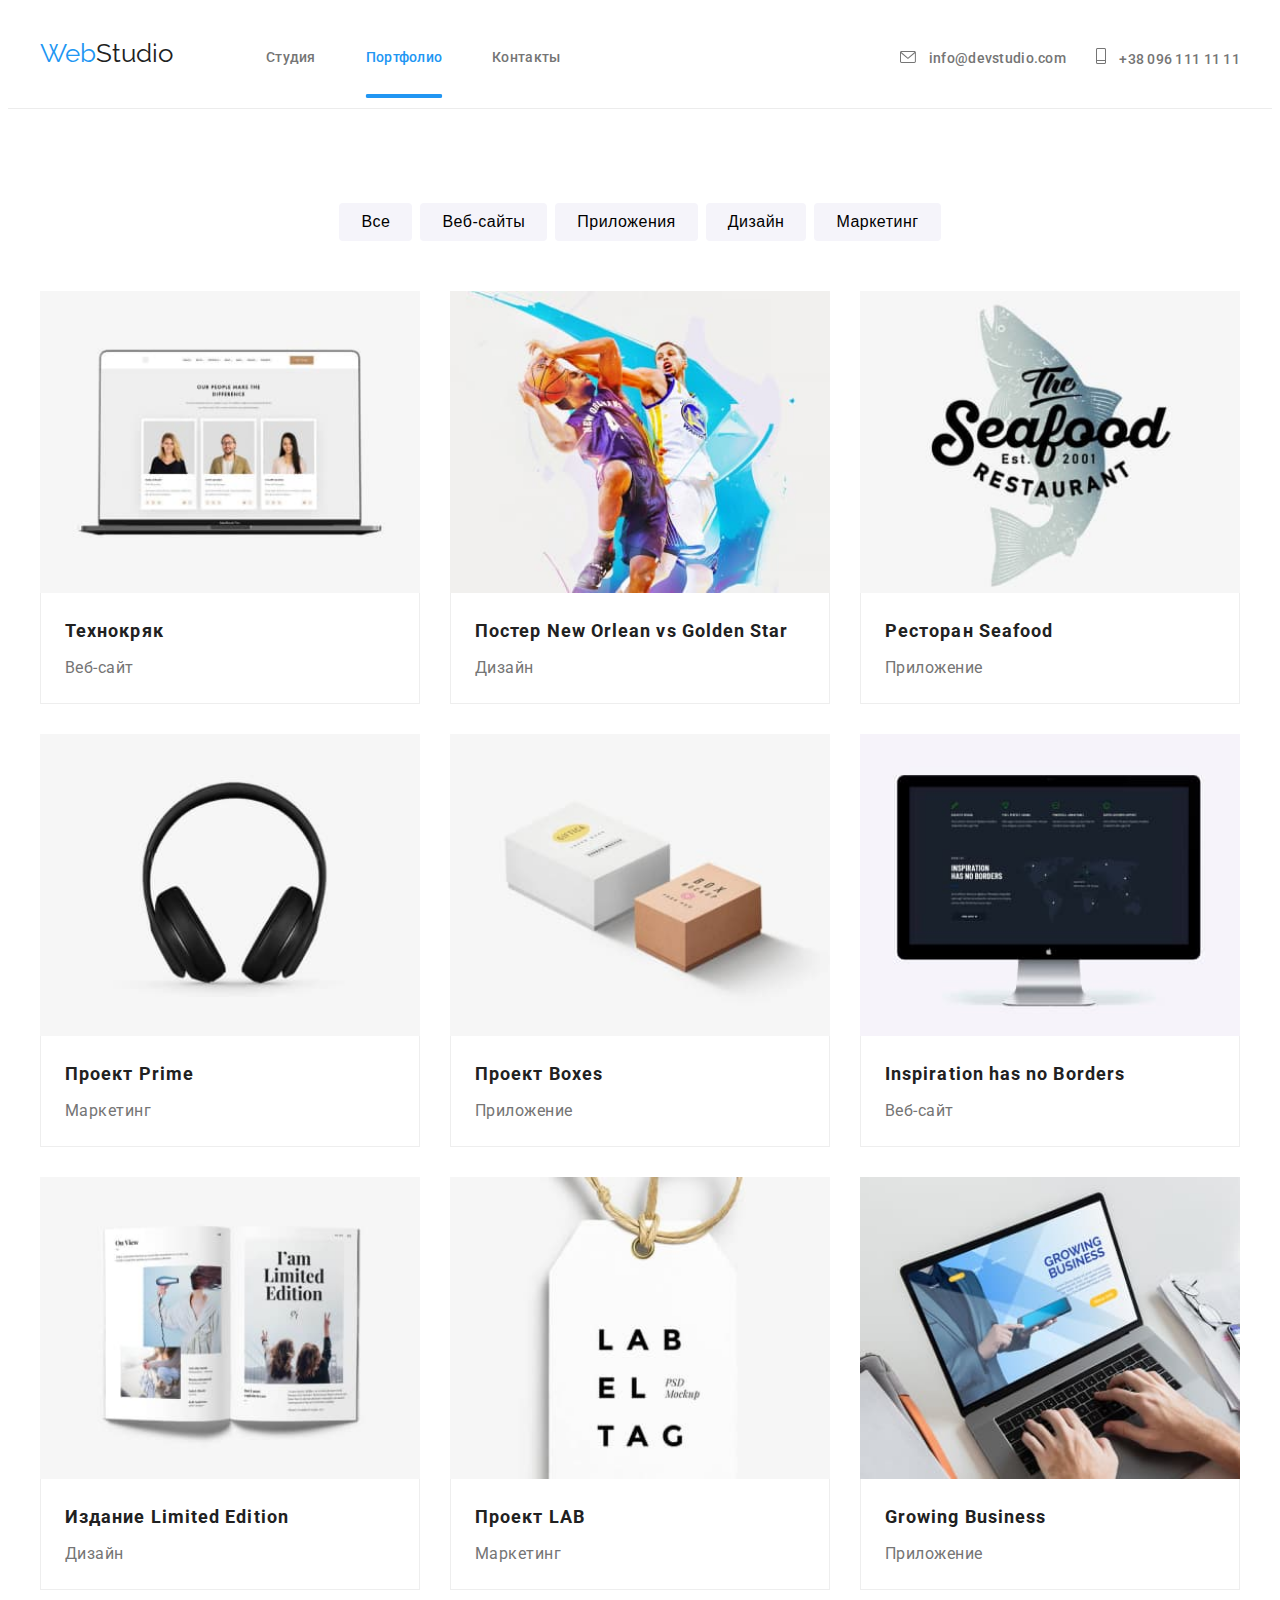
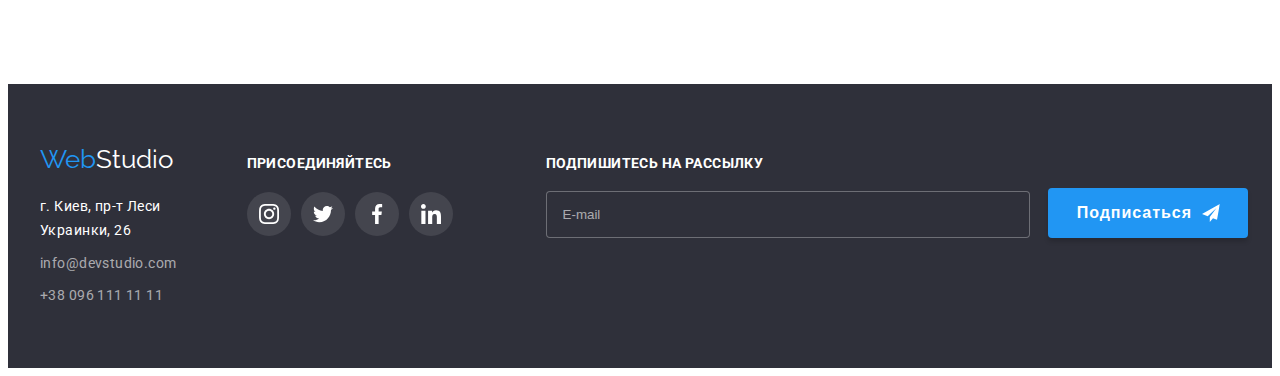
==== commit 65a853e5: "1" ====
--- a/portfolio.html
+++ b/portfolio.html
@@ -438,5 +438,6 @@
             </div>            
          </div>
       </footer>
+      <script src="./js/mobile-menu.js"></script>
    </body>
 </html>
--- a/css/main.min.css
+++ b/css/main.min.css
@@ -1 +1 @@
-body{font-family:Roboto,sans-serif;color:#212121}h1,h2,h3,h4,h5,h6,p{margin-top:0px;margin-bottom:0px}ul,ol{list-style:none;padding:0px;margin-top:0px;margin-bottom:0px}a{text-decoration:none}.container{min-width:320px;padding-left:15px;padding-right:15px;margin-left:auto;margin-right:auto}@media screen and (min-width: 480px){.container{width:480px}}@media screen and (min-width: 768px){.container{width:768px}}@media screen and (min-width: 1200px){.container{width:1200px}}.form__submit-button,.subscribe-form__button,.hero-section__button{border:none;max-width:200px;height:50px;font-style:normal;font-weight:700;font-size:16px;line-height:1.875;background-color:#2196f3;color:#fff;cursor:pointer;border-radius:4px;letter-spacing:.06em;-webkit-box-shadow:0px 4px 4px rgba(0,0,0,.15);box-shadow:0px 4px 4px rgba(0,0,0,.15);border:none}.header{display:block;border-bottom:1px solid #ececec}.header__block{padding:10px 15px}.site-nav__logo-part1{font-family:Raleway;font-style:normal;font-size:24px;line-height:1.17;color:#2196f3}@media screen and (min-width: 1200px){.site-nav__logo-part1{font-size:26px;line-height:1.19}}.site-nav__logo-part2{font-family:Raleway;font-style:normal;font-size:24px;line-height:1.17;color:#212121}@media screen and (min-width: 768px){.site-nav__logo-part2{margin-right:88px}}@media screen and (min-width: 1200px){.site-nav__logo-part2{margin-right:93px;font-size:26px;line-height:1.19}}.site-nav{display:-webkit-box;display:-ms-flexbox;display:flex}@media screen and (max-width: 767px){.site-nav{-webkit-box-pack:justify;-ms-flex-pack:justify;justify-content:space-between}}@media screen and (min-width: 768px){.site-nav{width:100%;-webkit-box-align:baseline;-ms-flex-align:baseline;align-items:baseline}}.menu__button{display:-webkit-box;display:-ms-flexbox;display:flex;-webkit-box-pack:center;-ms-flex-pack:center;justify-content:center;-webkit-box-align:center;-ms-flex-align:center;align-items:center;z-index:1;width:40px;height:40px;margin:0;padding:0;border:none}.menu__button .close-icon{display:none}.menu__button.is-open .close-icon{display:block}.menu__button.is-open .icon-burger{display:none}.menu__button:hover{fill:#2196f3}@media screen and (min-width: 768px){.menu__button{display:none}}@media screen and (max-width: 767px){.menu-container{display:none;position:absolute;width:100%;height:100vh;top:0;left:0;padding:48px 40px;background-color:#fff}.menu-container.is-open{display:-webkit-box;display:-ms-flexbox;display:flex}}@media screen and (min-width: 768px){.menu-container{width:100%;display:-webkit-box;display:-ms-flexbox;display:flex;-webkit-box-align:center;-ms-flex-align:center;align-items:center}}@media screen and (min-width: 768px){.contacts-container{margin-left:auto}}@media screen and (min-width: 768px){.social-container{display:none}}.header-social{display:-webkit-box;display:-ms-flexbox;display:flex;margin-top:64px}.header-social__link{display:inline-block;margin-right:10px;font-family:Roboto;font-style:normal;font-weight:500;font-size:18px;line-height:1.22px;letter-spacing:.02em;color:#2196f3}.header-social__item::after{content:"";margin-right:10px;border-right:1px solid rgba(33,33,33,.2);-webkit-transform:rotate(90deg);-ms-transform:rotate(90deg);transform:rotate(90deg)}@media screen and (min-width: 768px){.header-social{display:none}}.separate-mobile-menu{display:-webkit-box;display:-ms-flexbox;display:flex;-webkit-box-orient:vertical;-webkit-box-direction:normal;-ms-flex-direction:column;flex-direction:column;-webkit-box-pack:justify;-ms-flex-pack:justify;justify-content:space-between}@media screen and (min-width: 768px){.separate-mobile-menu{-webkit-box-orient:horizontal;-webkit-box-direction:normal;-ms-flex-direction:row;flex-direction:row;-webkit-box-align:center;-ms-flex-align:center;align-items:center;width:100%}}@media screen and (min-width: 768px){.site-nav__list{display:-webkit-box;display:-ms-flexbox;display:flex}}@media screen and (max-width: 767px){.site-nav__list-item:not(:first-child){margin-top:32px}}@media screen and (min-width: 768px){.site-nav__list-item{position:relative}.site-nav__list-item:not(:last-child){margin-right:50px}}@media screen and (min-width: 1200px){.site-nav__list-item:not(:last-child){margin-right:50px}}@media screen and (max-width: 767px){.site-nav__list-link{font-family:Roboto;font-style:normal;font-weight:500;font-size:40px;line-height:1.175;letter-spacing:.02em;color:#212121}}@media screen and (min-width: 768px){.site-nav__list-link{display:block;padding:32px 0;font-style:normal;font-weight:500;font-size:14px;line-height:1.14;letter-spacing:.02em;color:#757575;-webkit-transition:color 250ms cubic-bezier(0.4, 0, 0.2, 1);-o-transition:color 250ms cubic-bezier(0.4, 0, 0.2, 1);transition:color 250ms cubic-bezier(0.4, 0, 0.2, 1)}}.site-nav__list-link--current{color:#2196f3}.site-nav__list-link:focus,.site-nav__list-link:hover{color:#2196f3}.site-nav__list-link--current::after{content:""}@media screen and (min-width: 768px){.site-nav__list-link--current::after{position:absolute;-webkit-transform:translateX(-100%);-ms-transform:translateX(-100%);transform:translateX(-100%);bottom:0px;width:100%;border-bottom:solid 4px #2196f3;border-radius:2px}}@media screen and (max-width: 767px){.header-contacts{display:-webkit-box;display:-ms-flexbox;display:flex;-webkit-box-orient:vertical;-webkit-box-direction:reverse;-ms-flex-direction:column-reverse;flex-direction:column-reverse;-webkit-box-pack:end;-ms-flex-pack:end;justify-content:flex-end}}@media screen and (min-width: 1200px){.header-contacts{display:-webkit-box;display:-ms-flexbox;display:flex}.header-contacts__item:nth-child(1){margin-right:30px}}@media screen and (max-width: 767px){.header-contacts__link{font-family:Roboto;font-style:normal;font-weight:500;font-size:24px;line-height:28px;letter-spacing:.02em;color:#757575}.header-contacts__link.for-mobile{font-family:Roboto;font-style:normal;font-weight:500;font-size:34px;line-height:1.176;letter-spacing:.02em;color:#2196f3;margin-bottom:32px}}@media screen and (min-width: 768px){.header-contacts__link{font-family:Roboto;font-style:normal;font-weight:500;font-size:12px;line-height:1.17;letter-spacing:.02em;color:#757575;-webkit-transition:color 250ms cubic-bezier(0.4, 0, 0.2, 1);-o-transition:color 250ms cubic-bezier(0.4, 0, 0.2, 1);transition:color 250ms cubic-bezier(0.4, 0, 0.2, 1)}.header-contacts__link:hover,.header-contacts__link:focus{color:#2196f3}}@media screen and (min-width: 1200px){.header-contacts__link{font-style:normal;font-weight:500;font-size:14px;line-height:1.14;letter-spacing:.02em;padding:32px 0}}@media screen and (max-width: 767px){.header-contacts__mail-icon,.header-contacts__phone-icon{display:none}}@media screen and (min-width: 768px){.header-contacts__mail-icon,.header-contacts__phone-icon{margin-right:8px;fill:#757575;-webkit-transition:fill 250ms cubic-bezier(0.4, 0, 0.2, 1);-o-transition:fill 250ms cubic-bezier(0.4, 0, 0.2, 1);transition:fill 250ms cubic-bezier(0.4, 0, 0.2, 1)}}@media screen and (min-width: 1200px){.header-contacts__mail-icon,.header-contacts__phone-icon{margin-right:10px}}@media screen and (min-width: 768px){.header-contacts__link:hover .header-contacts__mail-icon,.header-contacts__link:focus .header-contacts__mail-icon,.header-contacts__link:hover .header-contacts__phone-icon,.header-contacts__link:focus .header-contacts__phone-icon{fill:#2196f3}}.hero-section{padding:118px 0;text-align:center;max-width:1600px}@media screen and (min-width: 1200px){.hero-section{padding:200px 0}}.hero-section__title{margin-bottom:30px;font-style:normal;font-weight:900;font-size:26px;line-height:1,62;text-align:center;letter-spacing:.06em;text-transform:uppercase;color:#fff}@media screen and (min-width: 1200px){.hero-section__title{font-size:44px;line-height:1,36}}.hero-section__button{padding:10px 32px}.features-section{padding-bottom:60px;padding-top:60px}@media screen and (min-width: 1200px){.features-section{padding-bottom:94px;padding-top:94px}}.features-section__title--hidden{height:0px;opacity:0}@media screen and (min-width: 768px){.features-section__list{display:-webkit-box;display:-ms-flexbox;display:flex;-ms-flex-wrap:wrap;flex-wrap:wrap;margin-right:-15px}}@media screen and (min-width: 1200px){.features-section__list{margin-right:-15px}}.features{text-align:center}@media screen and (min-width: 480px){.features:not(:last-child){margin-bottom:30px}}@media screen and (min-width: 480px){.features{width:calc(100% - 30px)}}@media screen and (min-width: 768px){.features{width:calc((100% - 4*15px) / 2);margin:15px;text-align:start}}@media screen and (min-width: 1200px){.features{width:calc((100% - 8*15px)/ 4);margin:15px}}@media screen and (min-width: 768px){.features:nth-last-child(-n+2){margin-bottom:0px}}@media screen and (min-width: 1200px){.features:nth-last-child(-n+4){margin-bottom:0px}}.features__icon-block{display:-webkit-box;display:-ms-flexbox;display:flex;-webkit-box-pack:center;-ms-flex-pack:center;justify-content:center;-webkit-box-align:center;-ms-flex-align:center;align-items:center;height:120px;margin-bottom:30px;border-radius:4px;background-color:#f5f4fa}.features__icon{width:70px;height:70px}.features__title{margin-bottom:10px;font-style:normal;font-size:14px;line-height:1.14;letter-spacing:.03em;text-transform:uppercase}.features__text{font-weight:400;font-style:normal;font-size:14px;line-height:1.71;letter-spacing:.03em;color:#757575}@media screen and (max-width: 1199px){.whatwedo-section{display:none}}@media screen and (min-width: 1200px){.whatwedo-section{padding-bottom:94px}}.whatwedo-section .whatwedo-section__title{margin-bottom:50px;font-style:normal;font-size:36px;line-height:1.16;text-align:center;letter-spacing:.03em}.whatwedo-section .whatwedo-section__list{display:-webkit-box;display:-ms-flexbox;display:flex}.whatwedo-section .whatwedo{position:relative}.whatwedo-section .whatwedo:not(:last-child){margin-right:30px}.whatwedo-section .whatwedo__picture{display:block}.whatwedo-section .whatwedo__description{position:absolute;bottom:0;min-height:70px;width:100%;padding:27px 0;background-color:rgba(47,48,58,.8)}.whatwedo-section .whatwedo__label{font-family:Roboto,sans-serif;font-style:400;font-weight:bold;font-size:14px;text-align:center;line-height:1.14;letter-spacing:.03em;color:#fff}.team-section{background-color:#f5f4fa;padding:60px 0}@media screen and (min-width: 1200px){.team-section{padding:94px 0}}.team-section__title{margin-bottom:30px;font-style:normal;font-size:28px;line-height:1.78;text-align:center;letter-spacing:.03em}@media screen and (min-width: 1200px){.team-section__title{margin-bottom:50px;font-size:36px;line-height:1.16}}@media screen and (min-width: 768px){.team-section__list{display:-webkit-box;display:-ms-flexbox;display:flex;-ms-flex-wrap:wrap;flex-wrap:wrap;margin-right:-15px}}@media screen and (min-width: 1200px){.team-section__list{margin-right:-15px}}.worker{overflow:hidden;background-color:#f5f4fa;-webkit-box-shadow:0px 1px 3px rgba(0,0,0,.12),0px 1px 1px rgba(0,0,0,.14),0px 2px 1px rgba(0,0,0,.2);box-shadow:0px 1px 3px rgba(0,0,0,.12),0px 1px 1px rgba(0,0,0,.14),0px 2px 1px rgba(0,0,0,.2);border-radius:0px 0px 4px 4px}@media screen and (min-width: 480px){.worker:not(:last-child){margin-bottom:30px}}@media screen and (min-width: 480px){.worker{width:calc(100% - 30px)}}@media screen and (min-width: 768px){.worker{width:calc((100% - 4*15px) / 2);margin:15px;text-align:start}}@media screen and (min-width: 1200px){.worker{width:calc((100% - 8*15px)/ 4);margin:15px}}@media screen and (min-width: 768px){.worker:nth-last-child(-n+2){margin-bottom:0px}}@media screen and (min-width: 1200px){.worker:nth-last-child(-n+4){margin-bottom:0px}}.worker__foto{display:block;width:calc(100% - 30px)}.worker__information{padding-top:30px;padding-bottom:24px;background-color:#fff}@media screen and (min-width: 1200px){.worker__information{padding-top:30px;padding-bottom:30px}}.worker__name{margin-bottom:10px;font-style:normal;font-weight:500;font-size:16px;line-height:1.19;text-align:center;letter-spacing:.03em}.worker__career{margin-bottom:16px;font-style:normal;font-size:16px;line-height:1.19;text-align:center;letter-spacing:.03em;color:#757575}.worker__social-contacts{display:-webkit-box;display:-ms-flexbox;display:flex;-webkit-box-pack:center;-ms-flex-pack:center;justify-content:center;-webkit-box-align:center;-ms-flex-align:center;align-items:center}.social-list__link{display:-webkit-box;display:-ms-flexbox;display:flex;-webkit-box-pack:center;-ms-flex-pack:center;justify-content:center;-webkit-box-align:center;-ms-flex-align:center;align-items:center;width:44px;height:44px;background-color:#fff;border-radius:50%;-webkit-transition:background-color 250ms cubic-bezier(0.4, 0, 0.2, 1);-o-transition:background-color 250ms cubic-bezier(0.4, 0, 0.2, 1);transition:background-color 250ms cubic-bezier(0.4, 0, 0.2, 1)}@media screen and (min-width: 1200px){.social-list__link:focus,.social-list__link:hover{background-color:#2196f3}}.social-list__link:not(:last-child){margin-right:10px}.social-list{display:-webkit-inline-box;display:-ms-inline-flexbox;display:inline-flex}.social-list:not(:last-child){margin-right:10px}.social-list__icon{fill:#afb1b8;-webkit-transition:fill 250ms cubic-bezier(0.4, 0, 0.2, 1);-o-transition:fill 250ms cubic-bezier(0.4, 0, 0.2, 1);transition:fill 250ms cubic-bezier(0.4, 0, 0.2, 1)}@media screen and (min-width: 1200px){.social-list__link:focus .social-list__icon,.social-list__link:hover .social-list__icon{fill:#fff}}.clients-section{padding:60px 0}@media screen and (min-width: 1200px){.clients-section{padding-bottom:94px;padding-top:94px}}.clients-section__title{margin-bottom:30px;font-style:normal;font-size:28px;line-height:1.78;text-align:center;letter-spacing:.03em}@media screen and (min-width: 1200px){.clients-section__title{margin-bottom:50px;font-size:36px;line-height:1.16}}.clients-section__list{display:-webkit-box;display:-ms-flexbox;display:flex;-ms-flex-wrap:wrap;flex-wrap:wrap;margin:-15px}@media screen and (min-width: 480px){.clients-section__list{margin:-15px}}@media screen and (min-width: 768px){.clients-section__list{margin:-15px}}@media screen and (min-width: 1200px){.clients-section__list{margin:-15px}}.client{width:calc((100% - 4 * 15px)/2);margin:15px}@media screen and (min-width: 480px){.client{width:calc((100% - 4 * 15px)/2);margin:15px}}@media screen and (min-width: 768px){.client{width:calc((100% - 6 * 15px)/3);margin:15px}}@media screen and (min-width: 1200px){.client{width:calc((100% - 12 * 15px)/6);margin:15px}}@media screen and (min-width: 480px){.client:nth-last-child(-n+2){margin-bottom:0px}}@media screen and (min-width: 768px){.client:nth-last-child(-n+4){margin-bottom:0px}}@media screen and (min-width: 1200px){.client:nth-last-child(-n+6){margin-bottom:0px}}.client__link{display:-webkit-box;display:-ms-flexbox;display:flex;-webkit-box-pack:center;-ms-flex-pack:center;justify-content:center;-webkit-box-align:center;-ms-flex-align:center;align-items:center;border:1px solid #afb1b8;border-radius:4px;height:92px;padding:16px 52px;-webkit-transition:border 250ms cubic-bezier(0.4, 0, 0.2, 1);-o-transition:border 250ms cubic-bezier(0.4, 0, 0.2, 1);transition:border 250ms cubic-bezier(0.4, 0, 0.2, 1)}.client__link:focus,.client__link:hover{border:1px solid #2196f3}@media screen and (min-width: 1200px){.client__link{width:170px;padding:16px 32px}}.client__icon{fill:#afb1b8;-webkit-transition:fill 250ms cubic-bezier(0.4, 0, 0.2, 1);-o-transition:fill 250ms cubic-bezier(0.4, 0, 0.2, 1);transition:fill 250ms cubic-bezier(0.4, 0, 0.2, 1)}.client__link:focus .client__icon,.client__link:hover .client__icon{fill:#2196f3}.footer{padding-top:60px;padding-bottom:60px;background-color:#2f303a}@media screen and (min-width: 1200px){.footer__content{display:-webkit-box;display:-ms-flexbox;display:flex;-webkit-box-orient:horizontal;-webkit-box-direction:normal;-ms-flex-direction:row;flex-direction:row;-webkit-box-align:baseline;-ms-flex-align:baseline;align-items:baseline}}.separate-footer{display:-webkit-box;display:-ms-flexbox;display:flex;-webkit-box-orient:vertical;-webkit-box-direction:normal;-ms-flex-direction:column;flex-direction:column;-webkit-box-align:center;-ms-flex-align:center;align-items:center}@media screen and (min-width: 768px){.separate-footer{-webkit-box-orient:horizontal;-webkit-box-direction:normal;-ms-flex-direction:row;flex-direction:row;-webkit-box-pack:justify;-ms-flex-pack:justify;justify-content:space-between}}@media(min-width: 768px)and (max-width: 1199px){.separate-footer{margin-bottom:60px}}@media screen and (min-width: 1200px){.separate-footer{-webkit-box-align:baseline;-ms-flex-align:baseline;align-items:baseline}}@media screen and (max-width: 767px){.footer__addres-field{margin-bottom:60px}}@media screen and (max-width: 1199px){.footer__addres-field{text-align:center}}@media screen and (min-width: 1200px){.footer__addres-field{margin-right:70px}}.footer__link{display:inline-block;margin-bottom:20px}.footer__logo-part1{font-family:Raleway;font-style:normal;font-size:24px;line-height:1.17;color:#2196f3}@media screen and (min-width: 1200px){.footer__logo-part1{font-size:26px;line-height:1.19}}.footer__logo-part2{font-family:Raleway;font-style:normal;font-size:24px;line-height:1.17;color:#fff}@media screen and (min-width: 1200px){.footer__logo-part2{font-size:26px;line-height:1.19}}.address__street-link{font-style:normal;font-size:14px;line-height:1.71;letter-spacing:.03em;color:#fff;-webkit-transition:color 250ms cubic-bezier(0.4, 0, 0.2, 1);-o-transition:color 250ms cubic-bezier(0.4, 0, 0.2, 1);transition:color 250ms cubic-bezier(0.4, 0, 0.2, 1)}.address__street-link:hover,.address__street-link:focus{color:#2196f3}.footer__contacts{font-style:normal;font-size:14px;line-height:1.71;letter-spacing:.03em;color:rgba(255,255,255,.6);-webkit-transition:color 250ms cubic-bezier(0.4, 0, 0.2, 1);-o-transition:color 250ms cubic-bezier(0.4, 0, 0.2, 1);transition:color 250ms cubic-bezier(0.4, 0, 0.2, 1)}.footer__contacts:hover,.footer__contacts:focus{color:#2196f3}.address:not(:last-child){margin-bottom:9px}.social-list{display:-webkit-box;display:-ms-flexbox;display:flex}.social-list__item:not(:last-child){margin-right:10px}.social-list__link{display:-webkit-box;display:-ms-flexbox;display:flex;-webkit-box-pack:center;-ms-flex-pack:center;justify-content:center;-webkit-box-align:center;-ms-flex-align:center;align-items:center;width:44px;height:44px;background-color:#FFFFFF1A;border-radius:50%;-webkit-transition:background-color 250ms cubic-bezier(0.4, 0, 0.2, 1);-o-transition:background-color 250ms cubic-bezier(0.4, 0, 0.2, 1);transition:background-color 250ms cubic-bezier(0.4, 0, 0.2, 1)}.social-list__link:focus,.social-list__link:hover{background-color:#2196f3}@media screen and (max-width: 767px){.footer__join{margin-bottom:60px}}@media screen and (max-width: 1199px){.footer__join{text-align:center}}@media screen and (min-width: 1200px){.footer__join{margin-right:93px}}.join__label{display:inline-block;margin-bottom:20px;font-style:normal;font-size:14px;line-height:1.14;letter-spacing:.03em;text-transform:uppercase;color:#fff}.social-list__icon--white{fill:#fff;-webkit-transition:fill 250ms cubic-bezier(0.4, 0, 0.2, 1);-o-transition:fill 250ms cubic-bezier(0.4, 0, 0.2, 1);transition:fill 250ms cubic-bezier(0.4, 0, 0.2, 1)}.subscribe-form{display:-webkit-box;display:-ms-flexbox;display:flex;-webkit-box-orient:vertical;-webkit-box-direction:normal;-ms-flex-direction:column;flex-direction:column;-webkit-box-align:center;-ms-flex-align:center;align-items:center;width:100%}@media screen and (min-width: 1200px){.subscribe-form{-webkit-box-orient:horizontal;-webkit-box-direction:normal;-ms-flex-direction:row;flex-direction:row;-webkit-box-align:end;-ms-flex-align:end;align-items:flex-end}}.subscribe-form__field{display:-webkit-box;display:-ms-flexbox;display:flex;-webkit-box-orient:vertical;-webkit-box-direction:normal;-ms-flex-direction:column;flex-direction:column;text-align:center;width:100%}@media(min-width: 768px)and (max-width: 1199px){.subscribe-form__field{-webkit-box-align:center;-ms-flex-align:center;align-items:center}}@media screen and (min-width: 1200px){.subscribe-form__field{text-align:start;margin-right:12px}}.subscribe-form__text{margin-bottom:20px;font-family:Roboto;font-style:normal;font-weight:700;font-size:14px;line-height:1.142;letter-spacing:.03em;text-transform:uppercase;color:#fff}.subscribe-form__input{display:inline-block;max-width:450px;padding:15px 16px;border:1px solid rgba(255,255,255,.3);color:#fff;background-color:#2f303a;-webkit-filter:drop-shadow(0px 4px 4px) rgba(0,0,0,.15);filter:drop-shadow(0px 4px 4px) rgba(0,0,0,.15);border-radius:4px}@media screen and (max-width: 1199px){.subscribe-form__input{margin-bottom:20px}}@media screen and (min-width: 768px){.subscribe-form__input{width:450px}}.subscribe-form__input::-webkit-input-placeholder{color:rgba(255,255,255,.6)}.subscribe-form__input::-moz-placeholder{color:rgba(255,255,255,.6)}.subscribe-form__input:-ms-input-placeholder{color:rgba(255,255,255,.6)}.subscribe-form__input::-ms-input-placeholder{color:rgba(255,255,255,.6)}.subscribe-form__input::placeholder{color:rgba(255,255,255,.6)}.subscribe-form__button{display:-webkit-box;display:-ms-flexbox;display:flex;-webkit-box-pack:center;-ms-flex-pack:center;justify-content:center;-webkit-box-align:center;-ms-flex-align:center;align-items:center;padding:10px 28px 10px 29px}.subscribe-form__btn-icon{fill:#fff;margin-left:10px}.backdrop{width:100%;height:100%}@media screen and (max-width: 767px){.backdrop{overflow-y:scroll}}@media screen and (min-width: 1200px){.backdrop{position:fixed;top:0px;left:0px;width:100%;height:100%;opacity:1;-webkit-transform:opacity;-ms-transform:opacity;transform:opacity;-webkit-transition:opacity 250ms cubic-bezier(0.4, 0, 0.2, 1);-o-transition:opacity 250ms cubic-bezier(0.4, 0, 0.2, 1);transition:opacity 250ms cubic-bezier(0.4, 0, 0.2, 1);background-color:rgba(0,0,0,.2)}}.backdrop.backdrop--is-hidden{opacity:0;scale:.1;pointer-events:none}@media screen and (min-width: 1200px){.modal{position:absolute;top:50%;left:50%;-webkit-transform:translate(-50%, -50%) scale(1);-ms-transform:translate(-50%, -50%) scale(1);transform:translate(-50%, -50%) scale(1);min-width:50%;min-height:50%;padding:40px;background-color:#fff;-webkit-transition:-webkit-transform 250ms cubic-bezier(0.4, 0, 0.2, 1);transition:-webkit-transform 250ms cubic-bezier(0.4, 0, 0.2, 1);-o-transition:transform 250ms cubic-bezier(0.4, 0, 0.2, 1);transition:transform 250ms cubic-bezier(0.4, 0, 0.2, 1);transition:transform 250ms cubic-bezier(0.4, 0, 0.2, 1), -webkit-transform 250ms cubic-bezier(0.4, 0, 0.2, 1);-webkit-box-shadow:0px 1px 3px rgba(0,0,0,.12),0px 1px 1px rgba(0,0,0,.14),0px 2px 1px rgba(0,0,0,.2);box-shadow:0px 1px 3px rgba(0,0,0,.12),0px 1px 1px rgba(0,0,0,.14),0px 2px 1px rgba(0,0,0,.2);border-radius:4px}}.backdrop--is-hidden .modal{-webkit-transform:translate(-50%, -50%) scale(0.1);-ms-transform:translate(-50%, -50%) scale(0.1);transform:translate(-50%, -50%) scale(0.1)}.form__title{margin-bottom:12px;font-family:Roboto;font-style:normal;font-weight:700;font-size:20px;line-height:1.15;text-align:center;letter-spacing:.03em}.form__label{display:block;margin-bottom:4px;font-family:Roboto;font-style:normal;font-weight:400;font-size:12px;line-height:1.17;letter-spacing:.01em;color:var(--secondary-text-color)}.form__field:focus-within>.form__label{color:#2196f3}.form__field{position:relative;display:-webkit-box;display:-ms-flexbox;display:flex;-webkit-box-orient:vertical;-webkit-box-direction:normal;-ms-flex-direction:column;flex-direction:column;margin-bottom:10px}@media screen and (min-width: 1200px){.form__input{padding:12px 15px 12px 42px;width:450px;height:40px;border:1px solid rgba(33,33,33,.2);border-radius:4px;-webkit-transition:border-color 250ms cubic-bezier(0.4, 0, 0.2, 1);-o-transition:border-color 250ms cubic-bezier(0.4, 0, 0.2, 1);transition:border-color 250ms cubic-bezier(0.4, 0, 0.2, 1)}.form__field:focus-within>.form__input{outline:none;border:1px solid #2196f3}}@media screen and (min-width: 1200px){.form__textarea{-webkit-transform:border;-ms-transform:border;transform:border;display:block;resize:none;margin-bottom:20px;padding:12px 16px;width:450px;height:120px;border:1px solid rgba(33,33,33,.2);border-radius:4px;-webkit-transition:border 250ms cubic-bezier(0.4, 0, 0.2, 1);-o-transition:border 250ms cubic-bezier(0.4, 0, 0.2, 1);transition:border 250ms cubic-bezier(0.4, 0, 0.2, 1)}.form__field:focus-within>.form__textarea{outline:none;border:1px solid #2196f3}.form__textarea::-webkit-input-placeholder{font-family:Roboto;font-style:normal;font-weight:400;font-size:12px;line-height:1.17;letter-spacing:.01em;color:rgba(117,117,117,.5)}.form__textarea::-moz-placeholder{font-family:Roboto;font-style:normal;font-weight:400;font-size:12px;line-height:1.17;letter-spacing:.01em;color:rgba(117,117,117,.5)}.form__textarea:-ms-input-placeholder{font-family:Roboto;font-style:normal;font-weight:400;font-size:12px;line-height:1.17;letter-spacing:.01em;color:rgba(117,117,117,.5)}.form__textarea::-ms-input-placeholder{font-family:Roboto;font-style:normal;font-weight:400;font-size:12px;line-height:1.17;letter-spacing:.01em;color:rgba(117,117,117,.5)}.form__textarea::placeholder{font-family:Roboto;font-style:normal;font-weight:400;font-size:12px;line-height:1.17;letter-spacing:.01em;color:rgba(117,117,117,.5)}}.form__icon{position:absolute;top:32px;left:15px;fill:#212121;-webkit-transform:fill;-ms-transform:fill;transform:fill;-webkit-transition:-webkit-transform 250ms cubic-bezier(0.4, 0, 0.2, 1);transition:-webkit-transform 250ms cubic-bezier(0.4, 0, 0.2, 1);-o-transition:transform 250ms cubic-bezier(0.4, 0, 0.2, 1);transition:transform 250ms cubic-bezier(0.4, 0, 0.2, 1);transition:transform 250ms cubic-bezier(0.4, 0, 0.2, 1), -webkit-transform 250ms cubic-bezier(0.4, 0, 0.2, 1)}.form__field:focus-within>.form__icon{fill:#2196f3}.policy-field{position:relative}.policy-field__checkbox{position:absolute;width:1px;height:1px;margin:-1px;border:0;padding:0;clip:rect(0 0 0 0);overflow:hidden}.policy-field__icon{display:inline-block;margin-left:14px;margin-right:7px;width:16px;height:15px;border:2px solid #212121;border-radius:2px}.policy-field__checkbox:checked+.policy-field__icon{border-color:transparent;fill:#fff;background-color:#2196f3;background-image:url("../images/icon-check.svg");background-size:contain;background-origin:border-box}.policy-field__label{display:-webkit-box;display:-ms-flexbox;display:flex;-webkit-box-pack:center;-ms-flex-pack:center;justify-content:center;-webkit-box-align:center;-ms-flex-align:center;align-items:center;padding:0;margin:0px;margin-bottom:30px;font-family:Roboto;font-style:normal;font-weight:400;font-size:14px;line-height:1.71;letter-spacing:.03em;color:#757575}.policy-field__link{color:#2196f3}.modal__close-button{position:absolute;display:-webkit-box;display:-ms-flexbox;display:flex;-webkit-box-align:center;-ms-flex-align:center;align-items:center;-webkit-box-pack:center;-ms-flex-pack:center;justify-content:center;padding:0;margin:0;top:8px;right:8px;width:30px;height:30px;border:1px solid rgba(0,0,0,.1);border-radius:50%;background-color:#fff}.modal__close-button:hover,.modal__close-button:focus{background-color:#fff;cursor:pointer}.modal__close-icon{fill:#000;-webkit-transition:fill 250ms cubic-bezier(0.4, 0, 0.2, 1);-o-transition:fill 250ms cubic-bezier(0.4, 0, 0.2, 1);transition:fill 250ms cubic-bezier(0.4, 0, 0.2, 1)}.modal__close-button:hover .modal__close-icon,.modal__close-button:focus .modal__close-icon{fill:#2196f3}.form__submit-button{display:block;margin-right:auto;margin-left:auto;padding:10px 55px}/*# sourceMappingURL=main.min.css.map */+body{font-family:Roboto,sans-serif;color:#212121}h1,h2,h3,h4,h5,h6,p{margin-top:0px;margin-bottom:0px}ul,ol{list-style:none;padding:0px;margin-top:0px;margin-bottom:0px}a{text-decoration:none}.container{min-width:320px;padding-left:15px;padding-right:15px;margin-left:auto;margin-right:auto}@media screen and (min-width: 480px){.container{width:480px}}@media screen and (min-width: 768px){.container{width:768px}}@media screen and (min-width: 1200px){.container{width:1200px}}.form__submit-button,.subscribe-form__button,.hero-section__button{min-width:200px;height:50px;font-style:normal;font-weight:700;font-size:16px;line-height:1.875;background-color:#2196f3;color:#fff;cursor:pointer;border-radius:4px;letter-spacing:.06em;-webkit-box-shadow:0px 4px 4px rgba(0,0,0,.15);box-shadow:0px 4px 4px rgba(0,0,0,.15);border:none}.header{display:block;border-bottom:1px solid #ececec}.header__block{padding:10px 15px}.site-nav__logo-part1{font-family:Raleway;font-style:normal;font-size:24px;line-height:1.17;color:#2196f3}@media screen and (min-width: 1200px){.site-nav__logo-part1{font-size:26px;line-height:1.19}}.site-nav__logo-part2{font-family:Raleway;font-style:normal;font-size:24px;line-height:1.17;color:#212121}@media screen and (min-width: 768px){.site-nav__logo-part2{margin-right:88px}}@media screen and (min-width: 1200px){.site-nav__logo-part2{margin-right:93px;font-size:26px;line-height:1.19}}.site-nav{display:-webkit-box;display:-ms-flexbox;display:flex}@media screen and (max-width: 767px){.site-nav{-webkit-box-pack:justify;-ms-flex-pack:justify;justify-content:space-between}}@media screen and (min-width: 768px){.site-nav{width:100%;-webkit-box-align:baseline;-ms-flex-align:baseline;align-items:baseline}}.menu__button{display:-webkit-box;display:-ms-flexbox;display:flex;-webkit-box-pack:center;-ms-flex-pack:center;justify-content:center;-webkit-box-align:center;-ms-flex-align:center;align-items:center;z-index:1;width:40px;height:40px;margin:0;padding:0;border:none}.menu__button .close-icon{display:none}.menu__button.is-open .close-icon{display:block}.menu__button.is-open .icon-burger{display:none}.menu__button:hover{fill:#2196f3}@media screen and (min-width: 768px){.menu__button{display:none}}@media screen and (max-width: 767px){.menu-container{display:none;position:absolute;width:100%;height:100vh;top:0;left:0;padding:48px 40px;background-color:#fff}.menu-container.is-open{display:-webkit-box;display:-ms-flexbox;display:flex}}@media screen and (min-width: 768px){.menu-container{width:100%;display:-webkit-box;display:-ms-flexbox;display:flex;-webkit-box-align:center;-ms-flex-align:center;align-items:center}}@media screen and (min-width: 768px){.contacts-container{margin-left:auto}}@media screen and (min-width: 768px){.social-container{display:none}}.header-social{display:-webkit-box;display:-ms-flexbox;display:flex;margin-top:64px}.header-social__link{display:inline-block;margin-right:10px;font-family:Roboto;font-style:normal;font-weight:500;font-size:18px;line-height:1.22px;letter-spacing:.02em;color:#2196f3}.header-social__item::after{content:"";margin-right:10px;border-right:1px solid rgba(33,33,33,.2);-webkit-transform:rotate(90deg);-ms-transform:rotate(90deg);transform:rotate(90deg)}@media screen and (min-width: 768px){.header-social{display:none}}.separate-mobile-menu{display:-webkit-box;display:-ms-flexbox;display:flex;-webkit-box-orient:vertical;-webkit-box-direction:normal;-ms-flex-direction:column;flex-direction:column;-webkit-box-pack:justify;-ms-flex-pack:justify;justify-content:space-between}@media screen and (min-width: 768px){.separate-mobile-menu{-webkit-box-orient:horizontal;-webkit-box-direction:normal;-ms-flex-direction:row;flex-direction:row;-webkit-box-align:center;-ms-flex-align:center;align-items:center;width:100%}}@media screen and (min-width: 768px){.site-nav__list{display:-webkit-box;display:-ms-flexbox;display:flex}}@media screen and (max-width: 767px){.site-nav__list-item:not(:first-child){margin-top:32px}}@media screen and (min-width: 768px){.site-nav__list-item{position:relative}.site-nav__list-item:not(:last-child){margin-right:50px}}@media screen and (min-width: 1200px){.site-nav__list-item:not(:last-child){margin-right:50px}}@media screen and (max-width: 767px){.site-nav__list-link{font-family:Roboto;font-style:normal;font-weight:500;font-size:40px;line-height:1.175;letter-spacing:.02em;color:#212121}}@media screen and (min-width: 768px){.site-nav__list-link{display:block;padding:32px 0;font-style:normal;font-weight:500;font-size:14px;line-height:1.14;letter-spacing:.02em;color:#757575;-webkit-transition:color 250ms cubic-bezier(0.4, 0, 0.2, 1);-o-transition:color 250ms cubic-bezier(0.4, 0, 0.2, 1);transition:color 250ms cubic-bezier(0.4, 0, 0.2, 1)}}.site-nav__list-link--current{color:#2196f3}.site-nav__list-link:focus,.site-nav__list-link:hover{color:#2196f3}.site-nav__list-link--current::after{content:""}@media screen and (min-width: 768px){.site-nav__list-link--current::after{position:absolute;-webkit-transform:translateX(-100%);-ms-transform:translateX(-100%);transform:translateX(-100%);bottom:0px;width:100%;border-bottom:solid 4px #2196f3;border-radius:2px}}@media screen and (max-width: 767px){.header-contacts{display:-webkit-box;display:-ms-flexbox;display:flex;-webkit-box-orient:vertical;-webkit-box-direction:reverse;-ms-flex-direction:column-reverse;flex-direction:column-reverse;-webkit-box-pack:end;-ms-flex-pack:end;justify-content:flex-end}}@media screen and (min-width: 1200px){.header-contacts{display:-webkit-box;display:-ms-flexbox;display:flex}.header-contacts__item:nth-child(1){margin-right:30px}}@media screen and (max-width: 767px){.header-contacts__link{font-family:Roboto;font-style:normal;font-weight:500;font-size:24px;line-height:28px;letter-spacing:.02em;color:#757575}.header-contacts__link.for-mobile{font-family:Roboto;font-style:normal;font-weight:500;font-size:34px;line-height:1.176;letter-spacing:.02em;color:#2196f3;margin-bottom:32px}}@media screen and (min-width: 768px){.header-contacts__link{font-family:Roboto;font-style:normal;font-weight:500;font-size:12px;line-height:1.17;letter-spacing:.02em;color:#757575;-webkit-transition:color 250ms cubic-bezier(0.4, 0, 0.2, 1);-o-transition:color 250ms cubic-bezier(0.4, 0, 0.2, 1);transition:color 250ms cubic-bezier(0.4, 0, 0.2, 1)}.header-contacts__link:hover,.header-contacts__link:focus{color:#2196f3}}@media screen and (min-width: 1200px){.header-contacts__link{font-style:normal;font-weight:500;font-size:14px;line-height:1.14;letter-spacing:.02em;padding:32px 0}}@media screen and (max-width: 767px){.header-contacts__mail-icon,.header-contacts__phone-icon{display:none}}@media screen and (min-width: 768px){.header-contacts__mail-icon,.header-contacts__phone-icon{margin-right:8px;fill:#757575;-webkit-transition:fill 250ms cubic-bezier(0.4, 0, 0.2, 1);-o-transition:fill 250ms cubic-bezier(0.4, 0, 0.2, 1);transition:fill 250ms cubic-bezier(0.4, 0, 0.2, 1)}}@media screen and (min-width: 1200px){.header-contacts__mail-icon,.header-contacts__phone-icon{margin-right:10px}}@media screen and (min-width: 768px){.header-contacts__link:hover .header-contacts__mail-icon,.header-contacts__link:focus .header-contacts__mail-icon,.header-contacts__link:hover .header-contacts__phone-icon,.header-contacts__link:focus .header-contacts__phone-icon{fill:#2196f3}}.hero-section{padding:118px 0;text-align:center;max-width:1600px}@media screen and (min-width: 1200px){.hero-section{padding:200px 0}}.hero-section__title{margin-bottom:30px;font-style:normal;font-weight:900;font-size:26px;line-height:1,62;text-align:center;letter-spacing:.06em;text-transform:uppercase;color:#fff}@media screen and (min-width: 1200px){.hero-section__title{font-size:44px;line-height:1,36}}.hero-section__button{padding:10px 32px}.features-section{padding-bottom:60px;padding-top:60px}@media screen and (min-width: 1200px){.features-section{padding-bottom:94px;padding-top:94px}}.features-section__title--hidden{height:0px;opacity:0}@media screen and (min-width: 768px){.features-section__list{display:-webkit-box;display:-ms-flexbox;display:flex;-ms-flex-wrap:wrap;flex-wrap:wrap;margin-right:-15px}}@media screen and (min-width: 1200px){.features-section__list{margin-right:-15px}}.features{text-align:center}@media screen and (min-width: 480px){.features:not(:last-child){margin-bottom:30px}}@media screen and (min-width: 480px){.features{width:calc(100% - 30px)}}@media screen and (min-width: 768px){.features{width:calc((100% - 4*15px) / 2);margin:15px;text-align:start}}@media screen and (min-width: 1200px){.features{width:calc((100% - 8*15px)/ 4);margin:15px}}@media screen and (min-width: 768px){.features:nth-last-child(-n+2){margin-bottom:0px}}@media screen and (min-width: 1200px){.features:nth-last-child(-n+4){margin-bottom:0px}}.features__icon-block{display:-webkit-box;display:-ms-flexbox;display:flex;-webkit-box-pack:center;-ms-flex-pack:center;justify-content:center;-webkit-box-align:center;-ms-flex-align:center;align-items:center;height:120px;margin-bottom:30px;border-radius:4px;background-color:#f5f4fa}.features__icon{width:70px;height:70px}.features__title{margin-bottom:10px;font-style:normal;font-size:14px;line-height:1.14;letter-spacing:.03em;text-transform:uppercase}.features__text{font-weight:400;font-style:normal;font-size:14px;line-height:1.71;letter-spacing:.03em;color:#757575}@media screen and (max-width: 1199px){.whatwedo-section{display:none}}@media screen and (min-width: 1200px){.whatwedo-section{padding-bottom:94px}}.whatwedo-section .whatwedo-section__title{margin-bottom:50px;font-style:normal;font-size:36px;line-height:1.16;text-align:center;letter-spacing:.03em}.whatwedo-section .whatwedo-section__list{display:-webkit-box;display:-ms-flexbox;display:flex}.whatwedo-section .whatwedo{position:relative}.whatwedo-section .whatwedo:not(:last-child){margin-right:30px}.whatwedo-section .whatwedo__picture{display:block}.whatwedo-section .whatwedo__description{position:absolute;bottom:0;min-height:70px;width:100%;padding:27px 0;background-color:rgba(47,48,58,.8)}.whatwedo-section .whatwedo__label{font-family:Roboto,sans-serif;font-style:400;font-weight:bold;font-size:14px;text-align:center;line-height:1.14;letter-spacing:.03em;color:#fff}.team-section{background-color:#f5f4fa;padding:60px 0}@media screen and (min-width: 1200px){.team-section{padding:94px 0}}.team-section__title{margin-bottom:30px;font-style:normal;font-size:28px;line-height:1.78;text-align:center;letter-spacing:.03em}@media screen and (min-width: 1200px){.team-section__title{margin-bottom:50px;font-size:36px;line-height:1.16}}@media screen and (min-width: 768px){.team-section__list{display:-webkit-box;display:-ms-flexbox;display:flex;-ms-flex-wrap:wrap;flex-wrap:wrap;margin-right:-15px}}@media screen and (min-width: 1200px){.team-section__list{margin-right:-15px}}.worker{overflow:hidden;background-color:#f5f4fa;-webkit-box-shadow:0px 1px 3px rgba(0,0,0,.12),0px 1px 1px rgba(0,0,0,.14),0px 2px 1px rgba(0,0,0,.2);box-shadow:0px 1px 3px rgba(0,0,0,.12),0px 1px 1px rgba(0,0,0,.14),0px 2px 1px rgba(0,0,0,.2);border-radius:0px 0px 4px 4px}@media screen and (min-width: 480px){.worker:not(:last-child){margin-bottom:30px}}@media screen and (min-width: 480px){.worker{width:calc(100% - 30px)}}@media screen and (min-width: 768px){.worker{width:calc((100% - 4*15px) / 2);margin:15px;text-align:start}}@media screen and (min-width: 1200px){.worker{width:calc((100% - 8*15px)/ 4);margin:15px}}@media screen and (min-width: 768px){.worker:nth-last-child(-n+2){margin-bottom:0px}}@media screen and (min-width: 1200px){.worker:nth-last-child(-n+4){margin-bottom:0px}}.worker__foto{display:block;width:calc(100% - 30px)}.worker__information{padding-top:30px;padding-bottom:24px;background-color:#fff}@media screen and (min-width: 1200px){.worker__information{padding-top:30px;padding-bottom:30px}}.worker__name{margin-bottom:10px;font-style:normal;font-weight:500;font-size:16px;line-height:1.19;text-align:center;letter-spacing:.03em}.worker__career{margin-bottom:16px;font-style:normal;font-size:16px;line-height:1.19;text-align:center;letter-spacing:.03em;color:#757575}.worker__social-contacts{display:-webkit-box;display:-ms-flexbox;display:flex;-webkit-box-pack:center;-ms-flex-pack:center;justify-content:center;-webkit-box-align:center;-ms-flex-align:center;align-items:center}.social-list__link{display:-webkit-box;display:-ms-flexbox;display:flex;-webkit-box-pack:center;-ms-flex-pack:center;justify-content:center;-webkit-box-align:center;-ms-flex-align:center;align-items:center;width:44px;height:44px;background-color:#fff;border-radius:50%;-webkit-transition:background-color 250ms cubic-bezier(0.4, 0, 0.2, 1);-o-transition:background-color 250ms cubic-bezier(0.4, 0, 0.2, 1);transition:background-color 250ms cubic-bezier(0.4, 0, 0.2, 1)}@media screen and (min-width: 1200px){.social-list__link:focus,.social-list__link:hover{background-color:#2196f3}}.social-list__link:not(:last-child){margin-right:10px}.social-list{display:-webkit-inline-box;display:-ms-inline-flexbox;display:inline-flex}.social-list:not(:last-child){margin-right:10px}.social-list__icon{fill:#afb1b8;-webkit-transition:fill 250ms cubic-bezier(0.4, 0, 0.2, 1);-o-transition:fill 250ms cubic-bezier(0.4, 0, 0.2, 1);transition:fill 250ms cubic-bezier(0.4, 0, 0.2, 1)}@media screen and (min-width: 1200px){.social-list__link:focus .social-list__icon,.social-list__link:hover .social-list__icon{fill:#fff}}.clients-section{padding:60px 0}@media screen and (min-width: 1200px){.clients-section{padding-bottom:94px;padding-top:94px}}.clients-section__title{margin-bottom:30px;font-style:normal;font-size:28px;line-height:1.78;text-align:center;letter-spacing:.03em}@media screen and (min-width: 1200px){.clients-section__title{margin-bottom:50px;font-size:36px;line-height:1.16}}.clients-section__list{display:-webkit-box;display:-ms-flexbox;display:flex;-ms-flex-wrap:wrap;flex-wrap:wrap;margin:-15px}@media screen and (min-width: 480px){.clients-section__list{margin:-15px}}@media screen and (min-width: 768px){.clients-section__list{margin:-15px}}@media screen and (min-width: 1200px){.clients-section__list{margin:-15px}}.client{width:calc((100% - 4 * 15px)/2);margin:15px}@media screen and (min-width: 480px){.client{width:calc((100% - 4 * 15px)/2);margin:15px}}@media screen and (min-width: 768px){.client{width:calc((100% - 6 * 15px)/3);margin:15px}}@media screen and (min-width: 1200px){.client{width:calc((100% - 12 * 15px)/6);margin:15px}}@media screen and (min-width: 480px){.client:nth-last-child(-n+2){margin-bottom:0px}}@media screen and (min-width: 768px){.client:nth-last-child(-n+4){margin-bottom:0px}}@media screen and (min-width: 1200px){.client:nth-last-child(-n+6){margin-bottom:0px}}.client__link{display:-webkit-box;display:-ms-flexbox;display:flex;-webkit-box-pack:center;-ms-flex-pack:center;justify-content:center;-webkit-box-align:center;-ms-flex-align:center;align-items:center;border:1px solid #afb1b8;border-radius:4px;height:92px;padding:16px 52px;-webkit-transition:border 250ms cubic-bezier(0.4, 0, 0.2, 1);-o-transition:border 250ms cubic-bezier(0.4, 0, 0.2, 1);transition:border 250ms cubic-bezier(0.4, 0, 0.2, 1)}.client__link:focus,.client__link:hover{border:1px solid #2196f3}@media screen and (min-width: 1200px){.client__link{width:170px;padding:16px 32px}}.client__icon{fill:#afb1b8;-webkit-transition:fill 250ms cubic-bezier(0.4, 0, 0.2, 1);-o-transition:fill 250ms cubic-bezier(0.4, 0, 0.2, 1);transition:fill 250ms cubic-bezier(0.4, 0, 0.2, 1)}.client__link:focus .client__icon,.client__link:hover .client__icon{fill:#2196f3}.footer{padding-top:60px;padding-bottom:60px;background-color:#2f303a}@media screen and (min-width: 1200px){.footer__content{display:-webkit-box;display:-ms-flexbox;display:flex;-webkit-box-orient:horizontal;-webkit-box-direction:normal;-ms-flex-direction:row;flex-direction:row;-webkit-box-align:baseline;-ms-flex-align:baseline;align-items:baseline}}.separate-footer{display:-webkit-box;display:-ms-flexbox;display:flex;-webkit-box-orient:vertical;-webkit-box-direction:normal;-ms-flex-direction:column;flex-direction:column;-webkit-box-align:center;-ms-flex-align:center;align-items:center}@media screen and (min-width: 768px){.separate-footer{-webkit-box-orient:horizontal;-webkit-box-direction:normal;-ms-flex-direction:row;flex-direction:row;-webkit-box-pack:justify;-ms-flex-pack:justify;justify-content:space-between}}@media(min-width: 768px)and (max-width: 1199px){.separate-footer{margin-bottom:60px}}@media screen and (min-width: 1200px){.separate-footer{-webkit-box-align:baseline;-ms-flex-align:baseline;align-items:baseline}}@media screen and (max-width: 767px){.footer__addres-field{margin-bottom:60px}}@media screen and (max-width: 1199px){.footer__addres-field{text-align:center}}@media screen and (min-width: 1200px){.footer__addres-field{margin-right:70px}}.footer__link{display:inline-block;margin-bottom:20px}.footer__logo-part1{font-family:Raleway;font-style:normal;font-size:24px;line-height:1.17;color:#2196f3}@media screen and (min-width: 1200px){.footer__logo-part1{font-size:26px;line-height:1.19}}.footer__logo-part2{font-family:Raleway;font-style:normal;font-size:24px;line-height:1.17;color:#fff}@media screen and (min-width: 1200px){.footer__logo-part2{font-size:26px;line-height:1.19}}.address__street-link{font-style:normal;font-size:14px;line-height:1.71;letter-spacing:.03em;color:#fff;-webkit-transition:color 250ms cubic-bezier(0.4, 0, 0.2, 1);-o-transition:color 250ms cubic-bezier(0.4, 0, 0.2, 1);transition:color 250ms cubic-bezier(0.4, 0, 0.2, 1)}.address__street-link:hover,.address__street-link:focus{color:#2196f3}.footer__contacts{font-style:normal;font-size:14px;line-height:1.71;letter-spacing:.03em;color:rgba(255,255,255,.6);-webkit-transition:color 250ms cubic-bezier(0.4, 0, 0.2, 1);-o-transition:color 250ms cubic-bezier(0.4, 0, 0.2, 1);transition:color 250ms cubic-bezier(0.4, 0, 0.2, 1)}.footer__contacts:hover,.footer__contacts:focus{color:#2196f3}.address:not(:last-child){margin-bottom:9px}.social-list{display:-webkit-box;display:-ms-flexbox;display:flex}.social-list__item:not(:last-child){margin-right:10px}.social-list__link{display:-webkit-box;display:-ms-flexbox;display:flex;-webkit-box-pack:center;-ms-flex-pack:center;justify-content:center;-webkit-box-align:center;-ms-flex-align:center;align-items:center;width:44px;height:44px;background-color:#FFFFFF1A;border-radius:50%;-webkit-transition:background-color 250ms cubic-bezier(0.4, 0, 0.2, 1);-o-transition:background-color 250ms cubic-bezier(0.4, 0, 0.2, 1);transition:background-color 250ms cubic-bezier(0.4, 0, 0.2, 1)}.social-list__link:focus,.social-list__link:hover{background-color:#2196f3}@media screen and (max-width: 767px){.footer__join{margin-bottom:60px}}@media screen and (max-width: 1199px){.footer__join{text-align:center}}@media screen and (min-width: 1200px){.footer__join{margin-right:93px}}.join__label{display:inline-block;margin-bottom:20px;font-style:normal;font-size:14px;line-height:1.14;letter-spacing:.03em;text-transform:uppercase;color:#fff}.social-list__icon--white{fill:#fff;-webkit-transition:fill 250ms cubic-bezier(0.4, 0, 0.2, 1);-o-transition:fill 250ms cubic-bezier(0.4, 0, 0.2, 1);transition:fill 250ms cubic-bezier(0.4, 0, 0.2, 1)}.subscribe-form{display:-webkit-box;display:-ms-flexbox;display:flex;-webkit-box-orient:vertical;-webkit-box-direction:normal;-ms-flex-direction:column;flex-direction:column;-webkit-box-align:center;-ms-flex-align:center;align-items:center;width:100%}@media screen and (min-width: 1200px){.subscribe-form{-webkit-box-orient:horizontal;-webkit-box-direction:normal;-ms-flex-direction:row;flex-direction:row;-webkit-box-align:end;-ms-flex-align:end;align-items:flex-end}}.subscribe-form__field{display:-webkit-box;display:-ms-flexbox;display:flex;-webkit-box-orient:vertical;-webkit-box-direction:normal;-ms-flex-direction:column;flex-direction:column;text-align:center;width:100%}@media(min-width: 768px)and (max-width: 1199px){.subscribe-form__field{-webkit-box-align:center;-ms-flex-align:center;align-items:center}}@media screen and (min-width: 1200px){.subscribe-form__field{text-align:start;margin-right:12px}}.subscribe-form__text{margin-bottom:20px;font-family:Roboto;font-style:normal;font-weight:700;font-size:14px;line-height:1.142;letter-spacing:.03em;text-transform:uppercase;color:#fff}.subscribe-form__input{display:inline-block;max-width:450px;padding:15px 16px;border:1px solid rgba(255,255,255,.3);color:#fff;background-color:#2f303a;-webkit-filter:drop-shadow(0px 4px 4px) rgba(0,0,0,.15);filter:drop-shadow(0px 4px 4px) rgba(0,0,0,.15);border-radius:4px}@media screen and (max-width: 1199px){.subscribe-form__input{margin-bottom:20px}}@media screen and (min-width: 768px){.subscribe-form__input{width:450px}}.subscribe-form__input::-webkit-input-placeholder{color:rgba(255,255,255,.6)}.subscribe-form__input::-moz-placeholder{color:rgba(255,255,255,.6)}.subscribe-form__input:-ms-input-placeholder{color:rgba(255,255,255,.6)}.subscribe-form__input::-ms-input-placeholder{color:rgba(255,255,255,.6)}.subscribe-form__input::placeholder{color:rgba(255,255,255,.6)}.subscribe-form__button{display:-webkit-box;display:-ms-flexbox;display:flex;-webkit-box-pack:center;-ms-flex-pack:center;justify-content:center;-webkit-box-align:center;-ms-flex-align:center;align-items:center;padding:10px 28px 10px 29px}.subscribe-form__btn-icon{fill:#fff;margin-left:10px}.backdrop{position:fixed;top:0px;left:0px;width:100%;height:100%;z-index:4;overflow-y:scroll;opacity:1;-webkit-transform:opacity;-ms-transform:opacity;transform:opacity;-webkit-transition:opacity 250ms cubic-bezier(0.4, 0, 0.2, 1);-o-transition:opacity 250ms cubic-bezier(0.4, 0, 0.2, 1);transition:opacity 250ms cubic-bezier(0.4, 0, 0.2, 1);background-color:rgba(0,0,0,.2)}.backdrop.backdrop--is-hidden{opacity:0;scale:.1;pointer-events:none}.backdrop--is-hidden .modal{-webkit-transform:translate(-50%, -50%) scale(0.1);-ms-transform:translate(-50%, -50%) scale(0.1);transform:translate(-50%, -50%) scale(0.1)}.modal{position:absolute;top:50%;left:50%;-webkit-transform:translate(-50%, -50%) scale(1);-ms-transform:translate(-50%, -50%) scale(1);transform:translate(-50%, -50%) scale(1);padding:40px;width:calc(100% - 30px);background-color:#fff;-webkit-transition:-webkit-transform 250ms cubic-bezier(0.4, 0, 0.2, 1);transition:-webkit-transform 250ms cubic-bezier(0.4, 0, 0.2, 1);-o-transition:transform 250ms cubic-bezier(0.4, 0, 0.2, 1);transition:transform 250ms cubic-bezier(0.4, 0, 0.2, 1);transition:transform 250ms cubic-bezier(0.4, 0, 0.2, 1), -webkit-transform 250ms cubic-bezier(0.4, 0, 0.2, 1);-webkit-box-shadow:0px 1px 3px rgba(0,0,0,.12),0px 1px 1px rgba(0,0,0,.14),0px 2px 1px rgba(0,0,0,.2);box-shadow:0px 1px 3px rgba(0,0,0,.12),0px 1px 1px rgba(0,0,0,.14),0px 2px 1px rgba(0,0,0,.2);border-radius:4px}@media screen and (min-width: 768px){.modal{width:50%}}@media screen and (min-width: 1200px){.modal{width:50%}}.form__title{margin-bottom:12px;font-family:Roboto;font-style:normal;font-weight:700;font-size:20px;line-height:1.5;text-align:center;letter-spacing:.03em}@media screen and (min-width: 1200px){.form__title{line-height:1.15}}.form__label{display:block;margin-bottom:4px;font-family:Roboto;font-style:normal;font-weight:400;font-size:12px;line-height:1.17;letter-spacing:.01em;color:var(--secondary-text-color)}.form__field:focus-within>.form__label{color:#2196f3}.form__field{position:relative;display:-webkit-box;display:-ms-flexbox;display:flex;-webkit-box-orient:vertical;-webkit-box-direction:normal;-ms-flex-direction:column;flex-direction:column;margin-bottom:10px}.form__input{display:block;height:40px;padding:12px 15px 12px 42px;border:1px solid rgba(33,33,33,.2);border-radius:4px;-webkit-transition:border-color 250ms cubic-bezier(0.4, 0, 0.2, 1);-o-transition:border-color 250ms cubic-bezier(0.4, 0, 0.2, 1);transition:border-color 250ms cubic-bezier(0.4, 0, 0.2, 1)}.form__field:focus-within>.form__input{outline:none;border:1px solid #2196f3}@media screen and (max-width: 1199px){.form__input{width:100%}}@media screen and (min-width: 1200px){.form__input{width:100%}}.form__textarea{-webkit-transform:border;-ms-transform:border;transform:border;display:block;resize:none;margin-bottom:20px;padding:12px 16px;height:120px;border:1px solid rgba(33,33,33,.2);border-radius:4px;-webkit-transition:border 250ms cubic-bezier(0.4, 0, 0.2, 1);-o-transition:border 250ms cubic-bezier(0.4, 0, 0.2, 1);transition:border 250ms cubic-bezier(0.4, 0, 0.2, 1)}.form__field:focus-within>.form__textarea{outline:none;border:1px solid #2196f3}.form__textarea::-webkit-input-placeholder{font-family:Roboto;font-style:normal;font-weight:400;font-size:12px;line-height:1.17;letter-spacing:.01em;color:rgba(117,117,117,.5)}.form__textarea::-moz-placeholder{font-family:Roboto;font-style:normal;font-weight:400;font-size:12px;line-height:1.17;letter-spacing:.01em;color:rgba(117,117,117,.5)}.form__textarea:-ms-input-placeholder{font-family:Roboto;font-style:normal;font-weight:400;font-size:12px;line-height:1.17;letter-spacing:.01em;color:rgba(117,117,117,.5)}.form__textarea::-ms-input-placeholder{font-family:Roboto;font-style:normal;font-weight:400;font-size:12px;line-height:1.17;letter-spacing:.01em;color:rgba(117,117,117,.5)}.form__textarea::placeholder{font-family:Roboto;font-style:normal;font-weight:400;font-size:12px;line-height:1.17;letter-spacing:.01em;color:rgba(117,117,117,.5)}@media screen and (max-width: 1199px){.form__textarea{width:100%}}@media screen and (min-width: 1200px){.form__textarea{width:100%}}.form__icon{position:absolute;top:32px;left:15px;fill:#212121;-webkit-transform:fill;-ms-transform:fill;transform:fill;-webkit-transition:-webkit-transform 250ms cubic-bezier(0.4, 0, 0.2, 1);transition:-webkit-transform 250ms cubic-bezier(0.4, 0, 0.2, 1);-o-transition:transform 250ms cubic-bezier(0.4, 0, 0.2, 1);transition:transform 250ms cubic-bezier(0.4, 0, 0.2, 1);transition:transform 250ms cubic-bezier(0.4, 0, 0.2, 1), -webkit-transform 250ms cubic-bezier(0.4, 0, 0.2, 1)}.form__field:focus-within>.form__icon{fill:#2196f3}.policy-field{display:-webkit-inline-box;display:-ms-inline-flexbox;display:inline-flex;-ms-flex-wrap:wrap;flex-wrap:wrap;-webkit-box-pack:center;-ms-flex-pack:center;justify-content:center;position:relative;margin-bottom:30px}.policy-field__checkbox{position:absolute;width:1px;height:1px;margin:-1px;border:0;padding:0;clip:rect(0 0 0 0);overflow:hidden}.policy-field__icon{display:inline-block;margin-left:14px;margin-right:7px;width:16px;height:15px;border:2px solid #212121;border-radius:2px}.policy-field__checkbox:checked+.policy-field__icon{border-color:transparent;fill:#fff;background-color:#2196f3;background-image:url("../images/icon-check.svg");background-size:contain;background-origin:border-box}.policy-field__label{display:-webkit-box;display:-ms-flexbox;display:flex;-webkit-box-pack:center;-ms-flex-pack:center;justify-content:center;-webkit-box-align:center;-ms-flex-align:center;align-items:center;padding:0;margin:0;font-family:Roboto;font-style:normal;font-weight:400;font-size:12px;line-height:1.17;letter-spacing:.03em;color:#757575}@media screen and (min-width: 1200px){.policy-field__label{font-size:14px;line-height:1.71}}.policy-field__link{font-family:Roboto;font-style:normal;font-weight:400;font-size:12px;line-height:1.17;letter-spacing:.03em;text-decoration:underline;color:#2196f3}@media screen and (min-width: 1200px){.policy-field__link{font-size:14px;line-height:1.71}}.modal__close-button{position:absolute;display:-webkit-box;display:-ms-flexbox;display:flex;-webkit-box-align:center;-ms-flex-align:center;align-items:center;-webkit-box-pack:center;-ms-flex-pack:center;justify-content:center;padding:0;margin:0;top:8px;right:8px;width:30px;height:30px;border:1px solid rgba(0,0,0,.1);border-radius:50%;background-color:#fff;z-index:10}.modal__close-button:hover,.modal__close-button:focus{background-color:#fff;cursor:pointer}.modal__close-icon{fill:#000;-webkit-transition:fill 250ms cubic-bezier(0.4, 0, 0.2, 1);-o-transition:fill 250ms cubic-bezier(0.4, 0, 0.2, 1);transition:fill 250ms cubic-bezier(0.4, 0, 0.2, 1)}.modal__close-button:hover .modal__close-icon,.modal__close-button:focus .modal__close-icon{fill:#2196f3}.form__submit-button{display:block;margin-right:auto;margin-left:auto;padding:10px 55px}.filter__list{-ms-flex-wrap:wrap;flex-wrap:wrap;display:-webkit-box;display:-ms-flexbox;display:flex;margin-bottom:50px}@media screen and (min-width: 768px){.filter__list{-webkit-box-pack:center;-ms-flex-pack:center;justify-content:center}}.filter__button{display:inline-block;border-radius:4px;padding:6px 22px;background-color:#f5f4fa;font-style:normal;font-weight:500;font-size:16px;line-height:1.625;text-align:center;letter-spacing:.03em;border:none;-webkit-transition:background-color 250ms cubic-bezier(0.4, 0, 0.2, 1),color 250ms cubic-bezier(0.4, 0, 0.2, 1),-webkit-box-shadow 250ms cubic-bezier(0.4, 0, 0.2, 1);transition:background-color 250ms cubic-bezier(0.4, 0, 0.2, 1),color 250ms cubic-bezier(0.4, 0, 0.2, 1),-webkit-box-shadow 250ms cubic-bezier(0.4, 0, 0.2, 1);-o-transition:background-color 250ms cubic-bezier(0.4, 0, 0.2, 1),box-shadow 250ms cubic-bezier(0.4, 0, 0.2, 1),color 250ms cubic-bezier(0.4, 0, 0.2, 1);transition:background-color 250ms cubic-bezier(0.4, 0, 0.2, 1),box-shadow 250ms cubic-bezier(0.4, 0, 0.2, 1),color 250ms cubic-bezier(0.4, 0, 0.2, 1);transition:background-color 250ms cubic-bezier(0.4, 0, 0.2, 1),box-shadow 250ms cubic-bezier(0.4, 0, 0.2, 1),color 250ms cubic-bezier(0.4, 0, 0.2, 1),-webkit-box-shadow 250ms cubic-bezier(0.4, 0, 0.2, 1)}.filter__button:focus,.filter__button:hover{-webkit-box-shadow:0px 3px 1px rgba(0,0,0,.1),0px 1px 2px rgba(0,0,0,.08),0px 2px 2px rgba(0,0,0,.12);box-shadow:0px 3px 1px rgba(0,0,0,.1),0px 1px 2px rgba(0,0,0,.08),0px 2px 2px rgba(0,0,0,.12);color:#fff;background-color:#2196f3}.filter__item:not(:last-child){margin-right:8px}.portfolio-section{padding-bottom:60px;padding-top:60px}@media screen and (min-width: 1200px){.portfolio-section{padding-bottom:94px;padding-top:94px}}.portfolio-section__title--hidden{height:0px;opacity:0}.product__list{display:-webkit-box;display:-ms-flexbox;display:flex;-ms-flex-wrap:wrap;flex-wrap:wrap;margin:-15px}@media(min-width: 480px)and (max-width: 767px){.product__list{-webkit-box-pack:center;-ms-flex-pack:center;justify-content:center}}.product__item{margin:15px;cursor:pointer}@media screen and (min-width: 480px){.product__item{width:calc(100% - 30px)}}@media screen and (min-width: 768px){.product__item{width:calc((100% - 4*15px) / 2)}}@media screen and (min-width: 1200px){.product__item{width:calc((100% - 90px) / 3)}}.product__link{display:inline-block;width:100%;text-decoration:none;-webkit-transition:-webkit-box-shadow 250ms cubic-bezier(0.4, 0, 0.2, 1);transition:-webkit-box-shadow 250ms cubic-bezier(0.4, 0, 0.2, 1);-o-transition:box-shadow 250ms cubic-bezier(0.4, 0, 0.2, 1);transition:box-shadow 250ms cubic-bezier(0.4, 0, 0.2, 1);transition:box-shadow 250ms cubic-bezier(0.4, 0, 0.2, 1), -webkit-box-shadow 250ms cubic-bezier(0.4, 0, 0.2, 1)}.product__link:hover,.product__link:focus{cursor:pointer;-webkit-box-shadow:0px 1px 1px rgba(0,0,0,.12),0px 4px 4px rgba(0,0,0,.06),1px 4px 6px rgba(0,0,0,.16);box-shadow:0px 1px 1px rgba(0,0,0,.12),0px 4px 4px rgba(0,0,0,.06),1px 4px 6px rgba(0,0,0,.16)}.product__img-block{width:100%;position:relative;overflow:hidden}.product__img{width:100%;display:block}.product__description{position:absolute;bottom:0;-webkit-transform:translateY(100%);-ms-transform:translateY(100%);transform:translateY(100%);-webkit-transition:-webkit-transform 250ms cubic-bezier(0.4, 0, 0.2, 1);transition:-webkit-transform 250ms cubic-bezier(0.4, 0, 0.2, 1);-o-transition:transform 250ms cubic-bezier(0.4, 0, 0.2, 1);transition:transform 250ms cubic-bezier(0.4, 0, 0.2, 1);transition:transform 250ms cubic-bezier(0.4, 0, 0.2, 1), -webkit-transform 250ms cubic-bezier(0.4, 0, 0.2, 1);width:100%;height:100%;padding:63px 24px;background-color:rgba(33,150,243,.9)}.product__item:hover .product__description,.product__item:focus .product__description{-webkit-transform:translateY(0%);-ms-transform:translateY(0%);transform:translateY(0%)}.product__text{font-family:Roboto,sans-serif;font-style:normal;font-weight:400;font-size:18px;line-height:1.56;letter-spacing:.03em;color:#fff}.product__meta{text-decoration:none;padding:20px 24px;background-color:#fff;border-bottom:1px solid #eee;border-left:1px solid #eee;border-right:1px solid #eee}.product__name{margin-bottom:4px;font-style:normal;font-weight:bold;font-size:18px;line-height:2;letter-spacing:.06em;color:#212121}.product__type{text-decoration:none;font-style:normal;font-size:16px;line-height:1.875;letter-spacing:.03em;color:#757575}/*# sourceMappingURL=main.min.css.map */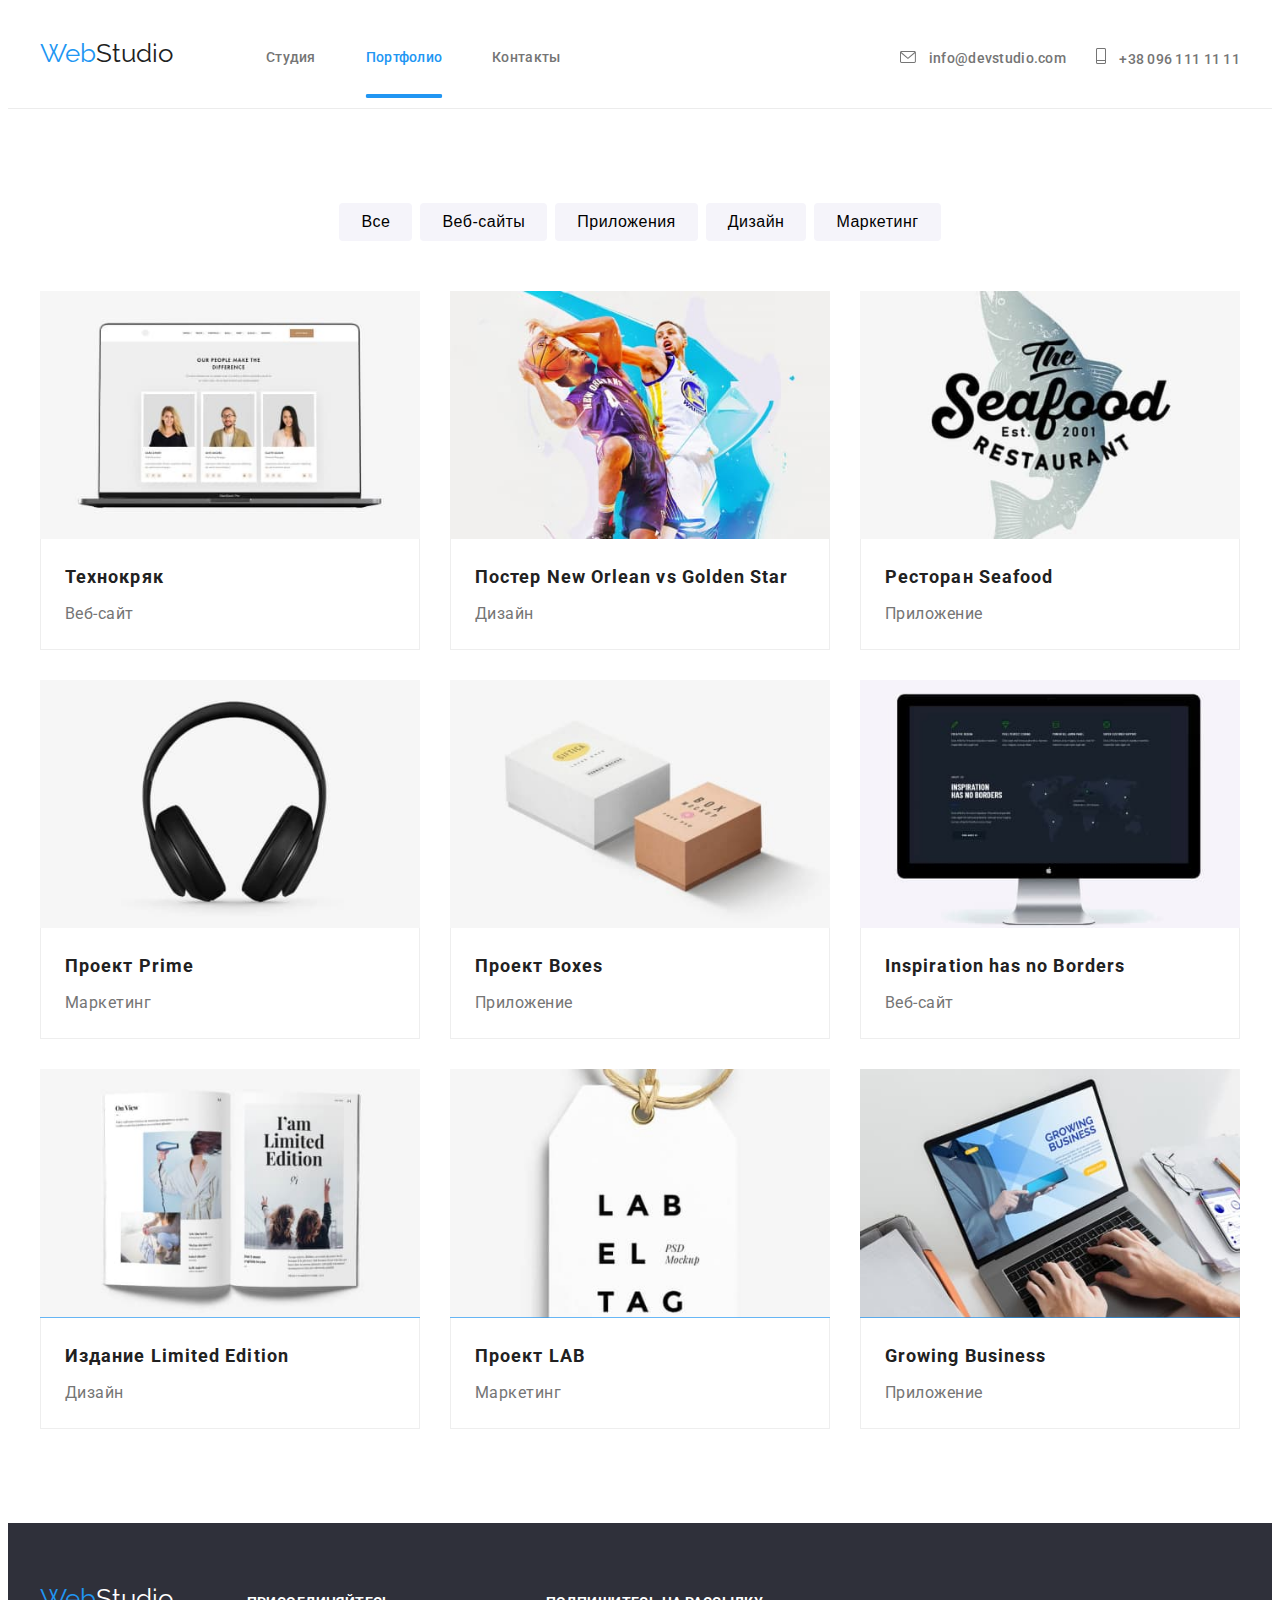
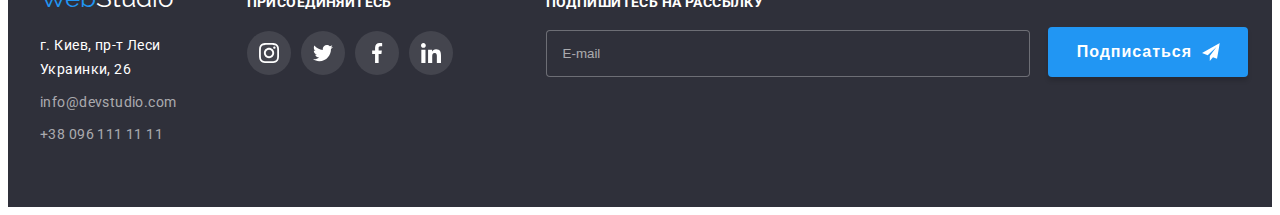
==== commit e67df5d4: "1" ====
--- a/portfolio.html
+++ b/portfolio.html
@@ -22,7 +22,6 @@
    <body>
       <header class="header">
          <div class="container header__block">
-         
             <nav class="site-nav">
                <a href="./index.html" class="site-nav__link">
                   <span class="site-nav__logo-part1">Web</span
@@ -126,6 +125,7 @@
                      <a href="" class="product__link">
                         <div class="product__img-block">
                            <img
+                           srcset="./images/img1.jpg 1x, ./images/img1@x2.jpg 2x"
                               src="./images/img1.jpg"
                               class="product__img"
                               alt="ноутбук с веб-сайтом"
@@ -149,6 +149,7 @@
                      <a href="" class="product__link">
                         <div class="product__img-block">
                            <img
+                              srcset="./images/img2.jpg 1x, ./images/img2@x2.jpg 2x"
                               src="./images/img2.jpg"
                               class="product__img"
                               alt="баскетболисты"
@@ -174,6 +175,7 @@
                      <a href="" class="product__link">
                         <div class="product__img-block">
                            <img
+                           srcset="./images/img3.jpg 1x, ./images/img3@x2.jpg 2x"
                               src="./images/img3.jpg"
                               class="product__img"
                               alt="лого ресторана"
@@ -197,6 +199,7 @@
                      <a href="" class="product__link">
                         <div class="product__img-block">
                            <img
+                              srcset="./images/img4.jpg 1x, ./images/img4@x2.jpg 2x"
                               src="./images/img4.jpg"
                               class="product__img"
                               alt="наушники"
@@ -220,6 +223,7 @@
                      <a href="" class="product__link">
                         <div class="product__img-block">
                            <img
+                           srcset="./images/img5.jpg 1x, ./images/img5@x2.jpg 2x"
                               src="./images/img5.jpg"
                               class="product__img"
                               alt="коробки"
@@ -243,6 +247,7 @@
                      <a href="" class="product__link">
                         <div class="product__img-block">
                            <img
+                              srcset="./images/img6.jpg 1x, ./images/img6@x2.jpg 2x"
                               src="./images/img6.jpg"
                               class="product__img"
                               alt="монитор с вебсайтом"
@@ -268,6 +273,7 @@
                      <a href="" class="product__link">
                         <div class="product__img-block">
                            <img
+                              srcset="./images/img7.jpg 1x, ./images/img7@x2.jpg 2x"
                               src="./images/img7.jpg"
                               class="product__img"
                               alt="книга"
@@ -291,6 +297,7 @@
                      <a href="" class="product__link">
                         <div class="product__img-block">
                            <img
+                              srcset="./images/img8.jpg 1x, ./images/img8@x2.jpg 2x"
                               src="./images/img8.jpg"
                               class="product__img"
                               alt="этикетка"
@@ -314,6 +321,7 @@
                      <a href="" class="product__link">
                         <div class="product__img-block">
                            <img
+                              srcset="./images/img9.jpg 1x, ./images/img9@x2.jpg 2x"
                               src="./images/img9.jpg"
                               class="product__img"
                               alt="ноутбук с приложением"
--- a/css/main.min.css
+++ b/css/main.min.css
@@ -1 +1 @@
-body{font-family:Roboto,sans-serif;color:#212121}h1,h2,h3,h4,h5,h6,p{margin-top:0px;margin-bottom:0px}ul,ol{list-style:none;padding:0px;margin-top:0px;margin-bottom:0px}a{text-decoration:none}.container{min-width:320px;padding-left:15px;padding-right:15px;margin-left:auto;margin-right:auto}@media screen and (min-width: 480px){.container{width:480px}}@media screen and (min-width: 768px){.container{width:768px}}@media screen and (min-width: 1200px){.container{width:1200px}}.form__submit-button,.subscribe-form__button,.hero-section__button{min-width:200px;height:50px;font-style:normal;font-weight:700;font-size:16px;line-height:1.875;background-color:#2196f3;color:#fff;cursor:pointer;border-radius:4px;letter-spacing:.06em;-webkit-box-shadow:0px 4px 4px rgba(0,0,0,.15);box-shadow:0px 4px 4px rgba(0,0,0,.15);border:none}.header{display:block;border-bottom:1px solid #ececec}.header__block{padding:10px 15px}.site-nav__logo-part1{font-family:Raleway;font-style:normal;font-size:24px;line-height:1.17;color:#2196f3}@media screen and (min-width: 1200px){.site-nav__logo-part1{font-size:26px;line-height:1.19}}.site-nav__logo-part2{font-family:Raleway;font-style:normal;font-size:24px;line-height:1.17;color:#212121}@media screen and (min-width: 768px){.site-nav__logo-part2{margin-right:88px}}@media screen and (min-width: 1200px){.site-nav__logo-part2{margin-right:93px;font-size:26px;line-height:1.19}}.site-nav{display:-webkit-box;display:-ms-flexbox;display:flex}@media screen and (max-width: 767px){.site-nav{-webkit-box-pack:justify;-ms-flex-pack:justify;justify-content:space-between}}@media screen and (min-width: 768px){.site-nav{width:100%;-webkit-box-align:baseline;-ms-flex-align:baseline;align-items:baseline}}.menu__button{display:-webkit-box;display:-ms-flexbox;display:flex;-webkit-box-pack:center;-ms-flex-pack:center;justify-content:center;-webkit-box-align:center;-ms-flex-align:center;align-items:center;z-index:1;width:40px;height:40px;margin:0;padding:0;border:none}.menu__button .close-icon{display:none}.menu__button.is-open .close-icon{display:block}.menu__button.is-open .icon-burger{display:none}.menu__button:hover{fill:#2196f3}@media screen and (min-width: 768px){.menu__button{display:none}}@media screen and (max-width: 767px){.menu-container{display:none;position:absolute;width:100%;height:100vh;top:0;left:0;padding:48px 40px;background-color:#fff}.menu-container.is-open{display:-webkit-box;display:-ms-flexbox;display:flex}}@media screen and (min-width: 768px){.menu-container{width:100%;display:-webkit-box;display:-ms-flexbox;display:flex;-webkit-box-align:center;-ms-flex-align:center;align-items:center}}@media screen and (min-width: 768px){.contacts-container{margin-left:auto}}@media screen and (min-width: 768px){.social-container{display:none}}.header-social{display:-webkit-box;display:-ms-flexbox;display:flex;margin-top:64px}.header-social__link{display:inline-block;margin-right:10px;font-family:Roboto;font-style:normal;font-weight:500;font-size:18px;line-height:1.22px;letter-spacing:.02em;color:#2196f3}.header-social__item::after{content:"";margin-right:10px;border-right:1px solid rgba(33,33,33,.2);-webkit-transform:rotate(90deg);-ms-transform:rotate(90deg);transform:rotate(90deg)}@media screen and (min-width: 768px){.header-social{display:none}}.separate-mobile-menu{display:-webkit-box;display:-ms-flexbox;display:flex;-webkit-box-orient:vertical;-webkit-box-direction:normal;-ms-flex-direction:column;flex-direction:column;-webkit-box-pack:justify;-ms-flex-pack:justify;justify-content:space-between}@media screen and (min-width: 768px){.separate-mobile-menu{-webkit-box-orient:horizontal;-webkit-box-direction:normal;-ms-flex-direction:row;flex-direction:row;-webkit-box-align:center;-ms-flex-align:center;align-items:center;width:100%}}@media screen and (min-width: 768px){.site-nav__list{display:-webkit-box;display:-ms-flexbox;display:flex}}@media screen and (max-width: 767px){.site-nav__list-item:not(:first-child){margin-top:32px}}@media screen and (min-width: 768px){.site-nav__list-item{position:relative}.site-nav__list-item:not(:last-child){margin-right:50px}}@media screen and (min-width: 1200px){.site-nav__list-item:not(:last-child){margin-right:50px}}@media screen and (max-width: 767px){.site-nav__list-link{font-family:Roboto;font-style:normal;font-weight:500;font-size:40px;line-height:1.175;letter-spacing:.02em;color:#212121}}@media screen and (min-width: 768px){.site-nav__list-link{display:block;padding:32px 0;font-style:normal;font-weight:500;font-size:14px;line-height:1.14;letter-spacing:.02em;color:#757575;-webkit-transition:color 250ms cubic-bezier(0.4, 0, 0.2, 1);-o-transition:color 250ms cubic-bezier(0.4, 0, 0.2, 1);transition:color 250ms cubic-bezier(0.4, 0, 0.2, 1)}}.site-nav__list-link--current{color:#2196f3}.site-nav__list-link:focus,.site-nav__list-link:hover{color:#2196f3}.site-nav__list-link--current::after{content:""}@media screen and (min-width: 768px){.site-nav__list-link--current::after{position:absolute;-webkit-transform:translateX(-100%);-ms-transform:translateX(-100%);transform:translateX(-100%);bottom:0px;width:100%;border-bottom:solid 4px #2196f3;border-radius:2px}}@media screen and (max-width: 767px){.header-contacts{display:-webkit-box;display:-ms-flexbox;display:flex;-webkit-box-orient:vertical;-webkit-box-direction:reverse;-ms-flex-direction:column-reverse;flex-direction:column-reverse;-webkit-box-pack:end;-ms-flex-pack:end;justify-content:flex-end}}@media screen and (min-width: 1200px){.header-contacts{display:-webkit-box;display:-ms-flexbox;display:flex}.header-contacts__item:nth-child(1){margin-right:30px}}@media screen and (max-width: 767px){.header-contacts__link{font-family:Roboto;font-style:normal;font-weight:500;font-size:24px;line-height:28px;letter-spacing:.02em;color:#757575}.header-contacts__link.for-mobile{font-family:Roboto;font-style:normal;font-weight:500;font-size:34px;line-height:1.176;letter-spacing:.02em;color:#2196f3;margin-bottom:32px}}@media screen and (min-width: 768px){.header-contacts__link{font-family:Roboto;font-style:normal;font-weight:500;font-size:12px;line-height:1.17;letter-spacing:.02em;color:#757575;-webkit-transition:color 250ms cubic-bezier(0.4, 0, 0.2, 1);-o-transition:color 250ms cubic-bezier(0.4, 0, 0.2, 1);transition:color 250ms cubic-bezier(0.4, 0, 0.2, 1)}.header-contacts__link:hover,.header-contacts__link:focus{color:#2196f3}}@media screen and (min-width: 1200px){.header-contacts__link{font-style:normal;font-weight:500;font-size:14px;line-height:1.14;letter-spacing:.02em;padding:32px 0}}@media screen and (max-width: 767px){.header-contacts__mail-icon,.header-contacts__phone-icon{display:none}}@media screen and (min-width: 768px){.header-contacts__mail-icon,.header-contacts__phone-icon{margin-right:8px;fill:#757575;-webkit-transition:fill 250ms cubic-bezier(0.4, 0, 0.2, 1);-o-transition:fill 250ms cubic-bezier(0.4, 0, 0.2, 1);transition:fill 250ms cubic-bezier(0.4, 0, 0.2, 1)}}@media screen and (min-width: 1200px){.header-contacts__mail-icon,.header-contacts__phone-icon{margin-right:10px}}@media screen and (min-width: 768px){.header-contacts__link:hover .header-contacts__mail-icon,.header-contacts__link:focus .header-contacts__mail-icon,.header-contacts__link:hover .header-contacts__phone-icon,.header-contacts__link:focus .header-contacts__phone-icon{fill:#2196f3}}.hero-section{padding:118px 0;text-align:center;max-width:1600px}@media screen and (min-width: 1200px){.hero-section{padding:200px 0}}.hero-section__title{margin-bottom:30px;font-style:normal;font-weight:900;font-size:26px;line-height:1,62;text-align:center;letter-spacing:.06em;text-transform:uppercase;color:#fff}@media screen and (min-width: 1200px){.hero-section__title{font-size:44px;line-height:1,36}}.hero-section__button{padding:10px 32px}.features-section{padding-bottom:60px;padding-top:60px}@media screen and (min-width: 1200px){.features-section{padding-bottom:94px;padding-top:94px}}.features-section__title--hidden{height:0px;opacity:0}@media screen and (min-width: 768px){.features-section__list{display:-webkit-box;display:-ms-flexbox;display:flex;-ms-flex-wrap:wrap;flex-wrap:wrap;margin-right:-15px}}@media screen and (min-width: 1200px){.features-section__list{margin-right:-15px}}.features{text-align:center}@media screen and (min-width: 480px){.features:not(:last-child){margin-bottom:30px}}@media screen and (min-width: 480px){.features{width:calc(100% - 30px)}}@media screen and (min-width: 768px){.features{width:calc((100% - 4*15px) / 2);margin:15px;text-align:start}}@media screen and (min-width: 1200px){.features{width:calc((100% - 8*15px)/ 4);margin:15px}}@media screen and (min-width: 768px){.features:nth-last-child(-n+2){margin-bottom:0px}}@media screen and (min-width: 1200px){.features:nth-last-child(-n+4){margin-bottom:0px}}.features__icon-block{display:-webkit-box;display:-ms-flexbox;display:flex;-webkit-box-pack:center;-ms-flex-pack:center;justify-content:center;-webkit-box-align:center;-ms-flex-align:center;align-items:center;height:120px;margin-bottom:30px;border-radius:4px;background-color:#f5f4fa}.features__icon{width:70px;height:70px}.features__title{margin-bottom:10px;font-style:normal;font-size:14px;line-height:1.14;letter-spacing:.03em;text-transform:uppercase}.features__text{font-weight:400;font-style:normal;font-size:14px;line-height:1.71;letter-spacing:.03em;color:#757575}@media screen and (max-width: 1199px){.whatwedo-section{display:none}}@media screen and (min-width: 1200px){.whatwedo-section{padding-bottom:94px}}.whatwedo-section .whatwedo-section__title{margin-bottom:50px;font-style:normal;font-size:36px;line-height:1.16;text-align:center;letter-spacing:.03em}.whatwedo-section .whatwedo-section__list{display:-webkit-box;display:-ms-flexbox;display:flex}.whatwedo-section .whatwedo{position:relative}.whatwedo-section .whatwedo:not(:last-child){margin-right:30px}.whatwedo-section .whatwedo__picture{display:block}.whatwedo-section .whatwedo__description{position:absolute;bottom:0;min-height:70px;width:100%;padding:27px 0;background-color:rgba(47,48,58,.8)}.whatwedo-section .whatwedo__label{font-family:Roboto,sans-serif;font-style:400;font-weight:bold;font-size:14px;text-align:center;line-height:1.14;letter-spacing:.03em;color:#fff}.team-section{background-color:#f5f4fa;padding:60px 0}@media screen and (min-width: 1200px){.team-section{padding:94px 0}}.team-section__title{margin-bottom:30px;font-style:normal;font-size:28px;line-height:1.78;text-align:center;letter-spacing:.03em}@media screen and (min-width: 1200px){.team-section__title{margin-bottom:50px;font-size:36px;line-height:1.16}}@media screen and (min-width: 768px){.team-section__list{display:-webkit-box;display:-ms-flexbox;display:flex;-ms-flex-wrap:wrap;flex-wrap:wrap;margin-right:-15px}}@media screen and (min-width: 1200px){.team-section__list{margin-right:-15px}}.worker{overflow:hidden;background-color:#f5f4fa;-webkit-box-shadow:0px 1px 3px rgba(0,0,0,.12),0px 1px 1px rgba(0,0,0,.14),0px 2px 1px rgba(0,0,0,.2);box-shadow:0px 1px 3px rgba(0,0,0,.12),0px 1px 1px rgba(0,0,0,.14),0px 2px 1px rgba(0,0,0,.2);border-radius:0px 0px 4px 4px}@media screen and (min-width: 480px){.worker:not(:last-child){margin-bottom:30px}}@media screen and (min-width: 480px){.worker{width:calc(100% - 30px)}}@media screen and (min-width: 768px){.worker{width:calc((100% - 4*15px) / 2);margin:15px;text-align:start}}@media screen and (min-width: 1200px){.worker{width:calc((100% - 8*15px)/ 4);margin:15px}}@media screen and (min-width: 768px){.worker:nth-last-child(-n+2){margin-bottom:0px}}@media screen and (min-width: 1200px){.worker:nth-last-child(-n+4){margin-bottom:0px}}.worker__foto{display:block;width:calc(100% - 30px)}.worker__information{padding-top:30px;padding-bottom:24px;background-color:#fff}@media screen and (min-width: 1200px){.worker__information{padding-top:30px;padding-bottom:30px}}.worker__name{margin-bottom:10px;font-style:normal;font-weight:500;font-size:16px;line-height:1.19;text-align:center;letter-spacing:.03em}.worker__career{margin-bottom:16px;font-style:normal;font-size:16px;line-height:1.19;text-align:center;letter-spacing:.03em;color:#757575}.worker__social-contacts{display:-webkit-box;display:-ms-flexbox;display:flex;-webkit-box-pack:center;-ms-flex-pack:center;justify-content:center;-webkit-box-align:center;-ms-flex-align:center;align-items:center}.social-list__link{display:-webkit-box;display:-ms-flexbox;display:flex;-webkit-box-pack:center;-ms-flex-pack:center;justify-content:center;-webkit-box-align:center;-ms-flex-align:center;align-items:center;width:44px;height:44px;background-color:#fff;border-radius:50%;-webkit-transition:background-color 250ms cubic-bezier(0.4, 0, 0.2, 1);-o-transition:background-color 250ms cubic-bezier(0.4, 0, 0.2, 1);transition:background-color 250ms cubic-bezier(0.4, 0, 0.2, 1)}@media screen and (min-width: 1200px){.social-list__link:focus,.social-list__link:hover{background-color:#2196f3}}.social-list__link:not(:last-child){margin-right:10px}.social-list{display:-webkit-inline-box;display:-ms-inline-flexbox;display:inline-flex}.social-list:not(:last-child){margin-right:10px}.social-list__icon{fill:#afb1b8;-webkit-transition:fill 250ms cubic-bezier(0.4, 0, 0.2, 1);-o-transition:fill 250ms cubic-bezier(0.4, 0, 0.2, 1);transition:fill 250ms cubic-bezier(0.4, 0, 0.2, 1)}@media screen and (min-width: 1200px){.social-list__link:focus .social-list__icon,.social-list__link:hover .social-list__icon{fill:#fff}}.clients-section{padding:60px 0}@media screen and (min-width: 1200px){.clients-section{padding-bottom:94px;padding-top:94px}}.clients-section__title{margin-bottom:30px;font-style:normal;font-size:28px;line-height:1.78;text-align:center;letter-spacing:.03em}@media screen and (min-width: 1200px){.clients-section__title{margin-bottom:50px;font-size:36px;line-height:1.16}}.clients-section__list{display:-webkit-box;display:-ms-flexbox;display:flex;-ms-flex-wrap:wrap;flex-wrap:wrap;margin:-15px}@media screen and (min-width: 480px){.clients-section__list{margin:-15px}}@media screen and (min-width: 768px){.clients-section__list{margin:-15px}}@media screen and (min-width: 1200px){.clients-section__list{margin:-15px}}.client{width:calc((100% - 4 * 15px)/2);margin:15px}@media screen and (min-width: 480px){.client{width:calc((100% - 4 * 15px)/2);margin:15px}}@media screen and (min-width: 768px){.client{width:calc((100% - 6 * 15px)/3);margin:15px}}@media screen and (min-width: 1200px){.client{width:calc((100% - 12 * 15px)/6);margin:15px}}@media screen and (min-width: 480px){.client:nth-last-child(-n+2){margin-bottom:0px}}@media screen and (min-width: 768px){.client:nth-last-child(-n+4){margin-bottom:0px}}@media screen and (min-width: 1200px){.client:nth-last-child(-n+6){margin-bottom:0px}}.client__link{display:-webkit-box;display:-ms-flexbox;display:flex;-webkit-box-pack:center;-ms-flex-pack:center;justify-content:center;-webkit-box-align:center;-ms-flex-align:center;align-items:center;border:1px solid #afb1b8;border-radius:4px;height:92px;padding:16px 52px;-webkit-transition:border 250ms cubic-bezier(0.4, 0, 0.2, 1);-o-transition:border 250ms cubic-bezier(0.4, 0, 0.2, 1);transition:border 250ms cubic-bezier(0.4, 0, 0.2, 1)}.client__link:focus,.client__link:hover{border:1px solid #2196f3}@media screen and (min-width: 1200px){.client__link{width:170px;padding:16px 32px}}.client__icon{fill:#afb1b8;-webkit-transition:fill 250ms cubic-bezier(0.4, 0, 0.2, 1);-o-transition:fill 250ms cubic-bezier(0.4, 0, 0.2, 1);transition:fill 250ms cubic-bezier(0.4, 0, 0.2, 1)}.client__link:focus .client__icon,.client__link:hover .client__icon{fill:#2196f3}.footer{padding-top:60px;padding-bottom:60px;background-color:#2f303a}@media screen and (min-width: 1200px){.footer__content{display:-webkit-box;display:-ms-flexbox;display:flex;-webkit-box-orient:horizontal;-webkit-box-direction:normal;-ms-flex-direction:row;flex-direction:row;-webkit-box-align:baseline;-ms-flex-align:baseline;align-items:baseline}}.separate-footer{display:-webkit-box;display:-ms-flexbox;display:flex;-webkit-box-orient:vertical;-webkit-box-direction:normal;-ms-flex-direction:column;flex-direction:column;-webkit-box-align:center;-ms-flex-align:center;align-items:center}@media screen and (min-width: 768px){.separate-footer{-webkit-box-orient:horizontal;-webkit-box-direction:normal;-ms-flex-direction:row;flex-direction:row;-webkit-box-pack:justify;-ms-flex-pack:justify;justify-content:space-between}}@media(min-width: 768px)and (max-width: 1199px){.separate-footer{margin-bottom:60px}}@media screen and (min-width: 1200px){.separate-footer{-webkit-box-align:baseline;-ms-flex-align:baseline;align-items:baseline}}@media screen and (max-width: 767px){.footer__addres-field{margin-bottom:60px}}@media screen and (max-width: 1199px){.footer__addres-field{text-align:center}}@media screen and (min-width: 1200px){.footer__addres-field{margin-right:70px}}.footer__link{display:inline-block;margin-bottom:20px}.footer__logo-part1{font-family:Raleway;font-style:normal;font-size:24px;line-height:1.17;color:#2196f3}@media screen and (min-width: 1200px){.footer__logo-part1{font-size:26px;line-height:1.19}}.footer__logo-part2{font-family:Raleway;font-style:normal;font-size:24px;line-height:1.17;color:#fff}@media screen and (min-width: 1200px){.footer__logo-part2{font-size:26px;line-height:1.19}}.address__street-link{font-style:normal;font-size:14px;line-height:1.71;letter-spacing:.03em;color:#fff;-webkit-transition:color 250ms cubic-bezier(0.4, 0, 0.2, 1);-o-transition:color 250ms cubic-bezier(0.4, 0, 0.2, 1);transition:color 250ms cubic-bezier(0.4, 0, 0.2, 1)}.address__street-link:hover,.address__street-link:focus{color:#2196f3}.footer__contacts{font-style:normal;font-size:14px;line-height:1.71;letter-spacing:.03em;color:rgba(255,255,255,.6);-webkit-transition:color 250ms cubic-bezier(0.4, 0, 0.2, 1);-o-transition:color 250ms cubic-bezier(0.4, 0, 0.2, 1);transition:color 250ms cubic-bezier(0.4, 0, 0.2, 1)}.footer__contacts:hover,.footer__contacts:focus{color:#2196f3}.address:not(:last-child){margin-bottom:9px}.social-list{display:-webkit-box;display:-ms-flexbox;display:flex}.social-list__item:not(:last-child){margin-right:10px}.social-list__link{display:-webkit-box;display:-ms-flexbox;display:flex;-webkit-box-pack:center;-ms-flex-pack:center;justify-content:center;-webkit-box-align:center;-ms-flex-align:center;align-items:center;width:44px;height:44px;background-color:#FFFFFF1A;border-radius:50%;-webkit-transition:background-color 250ms cubic-bezier(0.4, 0, 0.2, 1);-o-transition:background-color 250ms cubic-bezier(0.4, 0, 0.2, 1);transition:background-color 250ms cubic-bezier(0.4, 0, 0.2, 1)}.social-list__link:focus,.social-list__link:hover{background-color:#2196f3}@media screen and (max-width: 767px){.footer__join{margin-bottom:60px}}@media screen and (max-width: 1199px){.footer__join{text-align:center}}@media screen and (min-width: 1200px){.footer__join{margin-right:93px}}.join__label{display:inline-block;margin-bottom:20px;font-style:normal;font-size:14px;line-height:1.14;letter-spacing:.03em;text-transform:uppercase;color:#fff}.social-list__icon--white{fill:#fff;-webkit-transition:fill 250ms cubic-bezier(0.4, 0, 0.2, 1);-o-transition:fill 250ms cubic-bezier(0.4, 0, 0.2, 1);transition:fill 250ms cubic-bezier(0.4, 0, 0.2, 1)}.subscribe-form{display:-webkit-box;display:-ms-flexbox;display:flex;-webkit-box-orient:vertical;-webkit-box-direction:normal;-ms-flex-direction:column;flex-direction:column;-webkit-box-align:center;-ms-flex-align:center;align-items:center;width:100%}@media screen and (min-width: 1200px){.subscribe-form{-webkit-box-orient:horizontal;-webkit-box-direction:normal;-ms-flex-direction:row;flex-direction:row;-webkit-box-align:end;-ms-flex-align:end;align-items:flex-end}}.subscribe-form__field{display:-webkit-box;display:-ms-flexbox;display:flex;-webkit-box-orient:vertical;-webkit-box-direction:normal;-ms-flex-direction:column;flex-direction:column;text-align:center;width:100%}@media(min-width: 768px)and (max-width: 1199px){.subscribe-form__field{-webkit-box-align:center;-ms-flex-align:center;align-items:center}}@media screen and (min-width: 1200px){.subscribe-form__field{text-align:start;margin-right:12px}}.subscribe-form__text{margin-bottom:20px;font-family:Roboto;font-style:normal;font-weight:700;font-size:14px;line-height:1.142;letter-spacing:.03em;text-transform:uppercase;color:#fff}.subscribe-form__input{display:inline-block;max-width:450px;padding:15px 16px;border:1px solid rgba(255,255,255,.3);color:#fff;background-color:#2f303a;-webkit-filter:drop-shadow(0px 4px 4px) rgba(0,0,0,.15);filter:drop-shadow(0px 4px 4px) rgba(0,0,0,.15);border-radius:4px}@media screen and (max-width: 1199px){.subscribe-form__input{margin-bottom:20px}}@media screen and (min-width: 768px){.subscribe-form__input{width:450px}}.subscribe-form__input::-webkit-input-placeholder{color:rgba(255,255,255,.6)}.subscribe-form__input::-moz-placeholder{color:rgba(255,255,255,.6)}.subscribe-form__input:-ms-input-placeholder{color:rgba(255,255,255,.6)}.subscribe-form__input::-ms-input-placeholder{color:rgba(255,255,255,.6)}.subscribe-form__input::placeholder{color:rgba(255,255,255,.6)}.subscribe-form__button{display:-webkit-box;display:-ms-flexbox;display:flex;-webkit-box-pack:center;-ms-flex-pack:center;justify-content:center;-webkit-box-align:center;-ms-flex-align:center;align-items:center;padding:10px 28px 10px 29px}.subscribe-form__btn-icon{fill:#fff;margin-left:10px}.backdrop{position:fixed;top:0px;left:0px;width:100%;height:100%;z-index:4;overflow-y:scroll;opacity:1;-webkit-transform:opacity;-ms-transform:opacity;transform:opacity;-webkit-transition:opacity 250ms cubic-bezier(0.4, 0, 0.2, 1);-o-transition:opacity 250ms cubic-bezier(0.4, 0, 0.2, 1);transition:opacity 250ms cubic-bezier(0.4, 0, 0.2, 1);background-color:rgba(0,0,0,.2)}.backdrop.backdrop--is-hidden{opacity:0;scale:.1;pointer-events:none}.backdrop--is-hidden .modal{-webkit-transform:translate(-50%, -50%) scale(0.1);-ms-transform:translate(-50%, -50%) scale(0.1);transform:translate(-50%, -50%) scale(0.1)}.modal{position:absolute;top:50%;left:50%;-webkit-transform:translate(-50%, -50%) scale(1);-ms-transform:translate(-50%, -50%) scale(1);transform:translate(-50%, -50%) scale(1);padding:40px;width:calc(100% - 30px);background-color:#fff;-webkit-transition:-webkit-transform 250ms cubic-bezier(0.4, 0, 0.2, 1);transition:-webkit-transform 250ms cubic-bezier(0.4, 0, 0.2, 1);-o-transition:transform 250ms cubic-bezier(0.4, 0, 0.2, 1);transition:transform 250ms cubic-bezier(0.4, 0, 0.2, 1);transition:transform 250ms cubic-bezier(0.4, 0, 0.2, 1), -webkit-transform 250ms cubic-bezier(0.4, 0, 0.2, 1);-webkit-box-shadow:0px 1px 3px rgba(0,0,0,.12),0px 1px 1px rgba(0,0,0,.14),0px 2px 1px rgba(0,0,0,.2);box-shadow:0px 1px 3px rgba(0,0,0,.12),0px 1px 1px rgba(0,0,0,.14),0px 2px 1px rgba(0,0,0,.2);border-radius:4px}@media screen and (min-width: 768px){.modal{width:50%}}@media screen and (min-width: 1200px){.modal{width:50%}}.form__title{margin-bottom:12px;font-family:Roboto;font-style:normal;font-weight:700;font-size:20px;line-height:1.5;text-align:center;letter-spacing:.03em}@media screen and (min-width: 1200px){.form__title{line-height:1.15}}.form__label{display:block;margin-bottom:4px;font-family:Roboto;font-style:normal;font-weight:400;font-size:12px;line-height:1.17;letter-spacing:.01em;color:var(--secondary-text-color)}.form__field:focus-within>.form__label{color:#2196f3}.form__field{position:relative;display:-webkit-box;display:-ms-flexbox;display:flex;-webkit-box-orient:vertical;-webkit-box-direction:normal;-ms-flex-direction:column;flex-direction:column;margin-bottom:10px}.form__input{display:block;height:40px;padding:12px 15px 12px 42px;border:1px solid rgba(33,33,33,.2);border-radius:4px;-webkit-transition:border-color 250ms cubic-bezier(0.4, 0, 0.2, 1);-o-transition:border-color 250ms cubic-bezier(0.4, 0, 0.2, 1);transition:border-color 250ms cubic-bezier(0.4, 0, 0.2, 1)}.form__field:focus-within>.form__input{outline:none;border:1px solid #2196f3}@media screen and (max-width: 1199px){.form__input{width:100%}}@media screen and (min-width: 1200px){.form__input{width:100%}}.form__textarea{-webkit-transform:border;-ms-transform:border;transform:border;display:block;resize:none;margin-bottom:20px;padding:12px 16px;height:120px;border:1px solid rgba(33,33,33,.2);border-radius:4px;-webkit-transition:border 250ms cubic-bezier(0.4, 0, 0.2, 1);-o-transition:border 250ms cubic-bezier(0.4, 0, 0.2, 1);transition:border 250ms cubic-bezier(0.4, 0, 0.2, 1)}.form__field:focus-within>.form__textarea{outline:none;border:1px solid #2196f3}.form__textarea::-webkit-input-placeholder{font-family:Roboto;font-style:normal;font-weight:400;font-size:12px;line-height:1.17;letter-spacing:.01em;color:rgba(117,117,117,.5)}.form__textarea::-moz-placeholder{font-family:Roboto;font-style:normal;font-weight:400;font-size:12px;line-height:1.17;letter-spacing:.01em;color:rgba(117,117,117,.5)}.form__textarea:-ms-input-placeholder{font-family:Roboto;font-style:normal;font-weight:400;font-size:12px;line-height:1.17;letter-spacing:.01em;color:rgba(117,117,117,.5)}.form__textarea::-ms-input-placeholder{font-family:Roboto;font-style:normal;font-weight:400;font-size:12px;line-height:1.17;letter-spacing:.01em;color:rgba(117,117,117,.5)}.form__textarea::placeholder{font-family:Roboto;font-style:normal;font-weight:400;font-size:12px;line-height:1.17;letter-spacing:.01em;color:rgba(117,117,117,.5)}@media screen and (max-width: 1199px){.form__textarea{width:100%}}@media screen and (min-width: 1200px){.form__textarea{width:100%}}.form__icon{position:absolute;top:32px;left:15px;fill:#212121;-webkit-transform:fill;-ms-transform:fill;transform:fill;-webkit-transition:-webkit-transform 250ms cubic-bezier(0.4, 0, 0.2, 1);transition:-webkit-transform 250ms cubic-bezier(0.4, 0, 0.2, 1);-o-transition:transform 250ms cubic-bezier(0.4, 0, 0.2, 1);transition:transform 250ms cubic-bezier(0.4, 0, 0.2, 1);transition:transform 250ms cubic-bezier(0.4, 0, 0.2, 1), -webkit-transform 250ms cubic-bezier(0.4, 0, 0.2, 1)}.form__field:focus-within>.form__icon{fill:#2196f3}.policy-field{display:-webkit-inline-box;display:-ms-inline-flexbox;display:inline-flex;-ms-flex-wrap:wrap;flex-wrap:wrap;-webkit-box-pack:center;-ms-flex-pack:center;justify-content:center;position:relative;margin-bottom:30px}.policy-field__checkbox{position:absolute;width:1px;height:1px;margin:-1px;border:0;padding:0;clip:rect(0 0 0 0);overflow:hidden}.policy-field__icon{display:inline-block;margin-left:14px;margin-right:7px;width:16px;height:15px;border:2px solid #212121;border-radius:2px}.policy-field__checkbox:checked+.policy-field__icon{border-color:transparent;fill:#fff;background-color:#2196f3;background-image:url("../images/icon-check.svg");background-size:contain;background-origin:border-box}.policy-field__label{display:-webkit-box;display:-ms-flexbox;display:flex;-webkit-box-pack:center;-ms-flex-pack:center;justify-content:center;-webkit-box-align:center;-ms-flex-align:center;align-items:center;padding:0;margin:0;font-family:Roboto;font-style:normal;font-weight:400;font-size:12px;line-height:1.17;letter-spacing:.03em;color:#757575}@media screen and (min-width: 1200px){.policy-field__label{font-size:14px;line-height:1.71}}.policy-field__link{font-family:Roboto;font-style:normal;font-weight:400;font-size:12px;line-height:1.17;letter-spacing:.03em;text-decoration:underline;color:#2196f3}@media screen and (min-width: 1200px){.policy-field__link{font-size:14px;line-height:1.71}}.modal__close-button{position:absolute;display:-webkit-box;display:-ms-flexbox;display:flex;-webkit-box-align:center;-ms-flex-align:center;align-items:center;-webkit-box-pack:center;-ms-flex-pack:center;justify-content:center;padding:0;margin:0;top:8px;right:8px;width:30px;height:30px;border:1px solid rgba(0,0,0,.1);border-radius:50%;background-color:#fff;z-index:10}.modal__close-button:hover,.modal__close-button:focus{background-color:#fff;cursor:pointer}.modal__close-icon{fill:#000;-webkit-transition:fill 250ms cubic-bezier(0.4, 0, 0.2, 1);-o-transition:fill 250ms cubic-bezier(0.4, 0, 0.2, 1);transition:fill 250ms cubic-bezier(0.4, 0, 0.2, 1)}.modal__close-button:hover .modal__close-icon,.modal__close-button:focus .modal__close-icon{fill:#2196f3}.form__submit-button{display:block;margin-right:auto;margin-left:auto;padding:10px 55px}.filter__list{-ms-flex-wrap:wrap;flex-wrap:wrap;display:-webkit-box;display:-ms-flexbox;display:flex;margin-bottom:50px}@media screen and (min-width: 768px){.filter__list{-webkit-box-pack:center;-ms-flex-pack:center;justify-content:center}}.filter__button{display:inline-block;border-radius:4px;padding:6px 22px;background-color:#f5f4fa;font-style:normal;font-weight:500;font-size:16px;line-height:1.625;text-align:center;letter-spacing:.03em;border:none;-webkit-transition:background-color 250ms cubic-bezier(0.4, 0, 0.2, 1),color 250ms cubic-bezier(0.4, 0, 0.2, 1),-webkit-box-shadow 250ms cubic-bezier(0.4, 0, 0.2, 1);transition:background-color 250ms cubic-bezier(0.4, 0, 0.2, 1),color 250ms cubic-bezier(0.4, 0, 0.2, 1),-webkit-box-shadow 250ms cubic-bezier(0.4, 0, 0.2, 1);-o-transition:background-color 250ms cubic-bezier(0.4, 0, 0.2, 1),box-shadow 250ms cubic-bezier(0.4, 0, 0.2, 1),color 250ms cubic-bezier(0.4, 0, 0.2, 1);transition:background-color 250ms cubic-bezier(0.4, 0, 0.2, 1),box-shadow 250ms cubic-bezier(0.4, 0, 0.2, 1),color 250ms cubic-bezier(0.4, 0, 0.2, 1);transition:background-color 250ms cubic-bezier(0.4, 0, 0.2, 1),box-shadow 250ms cubic-bezier(0.4, 0, 0.2, 1),color 250ms cubic-bezier(0.4, 0, 0.2, 1),-webkit-box-shadow 250ms cubic-bezier(0.4, 0, 0.2, 1)}.filter__button:focus,.filter__button:hover{-webkit-box-shadow:0px 3px 1px rgba(0,0,0,.1),0px 1px 2px rgba(0,0,0,.08),0px 2px 2px rgba(0,0,0,.12);box-shadow:0px 3px 1px rgba(0,0,0,.1),0px 1px 2px rgba(0,0,0,.08),0px 2px 2px rgba(0,0,0,.12);color:#fff;background-color:#2196f3}.filter__item:not(:last-child){margin-right:8px}.portfolio-section{padding-bottom:60px;padding-top:60px}@media screen and (min-width: 1200px){.portfolio-section{padding-bottom:94px;padding-top:94px}}.portfolio-section__title--hidden{height:0px;opacity:0}.product__list{display:-webkit-box;display:-ms-flexbox;display:flex;-ms-flex-wrap:wrap;flex-wrap:wrap;margin:-15px}@media(min-width: 480px)and (max-width: 767px){.product__list{-webkit-box-pack:center;-ms-flex-pack:center;justify-content:center}}.product__item{margin:15px;cursor:pointer}@media screen and (min-width: 480px){.product__item{width:calc(100% - 30px)}}@media screen and (min-width: 768px){.product__item{width:calc((100% - 4*15px) / 2)}}@media screen and (min-width: 1200px){.product__item{width:calc((100% - 90px) / 3)}}.product__link{display:inline-block;width:100%;text-decoration:none;-webkit-transition:-webkit-box-shadow 250ms cubic-bezier(0.4, 0, 0.2, 1);transition:-webkit-box-shadow 250ms cubic-bezier(0.4, 0, 0.2, 1);-o-transition:box-shadow 250ms cubic-bezier(0.4, 0, 0.2, 1);transition:box-shadow 250ms cubic-bezier(0.4, 0, 0.2, 1);transition:box-shadow 250ms cubic-bezier(0.4, 0, 0.2, 1), -webkit-box-shadow 250ms cubic-bezier(0.4, 0, 0.2, 1)}.product__link:hover,.product__link:focus{cursor:pointer;-webkit-box-shadow:0px 1px 1px rgba(0,0,0,.12),0px 4px 4px rgba(0,0,0,.06),1px 4px 6px rgba(0,0,0,.16);box-shadow:0px 1px 1px rgba(0,0,0,.12),0px 4px 4px rgba(0,0,0,.06),1px 4px 6px rgba(0,0,0,.16)}.product__img-block{width:100%;position:relative;overflow:hidden}.product__img{width:100%;display:block}.product__description{position:absolute;bottom:0;-webkit-transform:translateY(100%);-ms-transform:translateY(100%);transform:translateY(100%);-webkit-transition:-webkit-transform 250ms cubic-bezier(0.4, 0, 0.2, 1);transition:-webkit-transform 250ms cubic-bezier(0.4, 0, 0.2, 1);-o-transition:transform 250ms cubic-bezier(0.4, 0, 0.2, 1);transition:transform 250ms cubic-bezier(0.4, 0, 0.2, 1);transition:transform 250ms cubic-bezier(0.4, 0, 0.2, 1), -webkit-transform 250ms cubic-bezier(0.4, 0, 0.2, 1);width:100%;height:100%;padding:63px 24px;background-color:rgba(33,150,243,.9)}.product__item:hover .product__description,.product__item:focus .product__description{-webkit-transform:translateY(0%);-ms-transform:translateY(0%);transform:translateY(0%)}.product__text{font-family:Roboto,sans-serif;font-style:normal;font-weight:400;font-size:18px;line-height:1.56;letter-spacing:.03em;color:#fff}.product__meta{text-decoration:none;padding:20px 24px;background-color:#fff;border-bottom:1px solid #eee;border-left:1px solid #eee;border-right:1px solid #eee}.product__name{margin-bottom:4px;font-style:normal;font-weight:bold;font-size:18px;line-height:2;letter-spacing:.06em;color:#212121}.product__type{text-decoration:none;font-style:normal;font-size:16px;line-height:1.875;letter-spacing:.03em;color:#757575}/*# sourceMappingURL=main.min.css.map */+body{font-family:Roboto,sans-serif;color:#212121}h1,h2,h3,h4,h5,h6,p{margin-top:0px;margin-bottom:0px}ul,ol{list-style:none;padding:0px;margin-top:0px;margin-bottom:0px}a{text-decoration:none}.container{min-width:320px;padding-left:15px;padding-right:15px;margin-left:auto;margin-right:auto}@media screen and (min-width: 480px){.container{width:480px}}@media screen and (min-width: 768px){.container{width:768px}}@media screen and (min-width: 1200px){.container{width:1200px}}img{display:block;max-width:100%;height:auto}.form__submit-button,.subscribe-form__button,.hero-section__button{min-width:200px;height:50px;font-style:normal;font-weight:700;font-size:16px;line-height:1.875;background-color:#2196f3;color:#fff;cursor:pointer;border-radius:4px;letter-spacing:.06em;-webkit-box-shadow:0px 4px 4px rgba(0,0,0,.15);box-shadow:0px 4px 4px rgba(0,0,0,.15);border:none}.header{display:block;border-bottom:1px solid #ececec}.header__block{padding:10px 15px}.site-nav__logo-part1{font-family:Raleway;font-style:normal;font-size:24px;line-height:1.17;color:#2196f3}@media screen and (min-width: 1200px){.site-nav__logo-part1{font-size:26px;line-height:1.19}}.site-nav__logo-part2{font-family:Raleway;font-style:normal;font-size:24px;line-height:1.17;color:#212121}@media screen and (min-width: 768px){.site-nav__logo-part2{margin-right:88px}}@media screen and (min-width: 1200px){.site-nav__logo-part2{margin-right:93px;font-size:26px;line-height:1.19}}.site-nav{display:-webkit-box;display:-ms-flexbox;display:flex}@media screen and (max-width: 767px){.site-nav{-webkit-box-pack:justify;-ms-flex-pack:justify;justify-content:space-between}}@media screen and (min-width: 768px){.site-nav{width:100%;-webkit-box-align:baseline;-ms-flex-align:baseline;align-items:baseline}}.menu__button{display:-webkit-box;display:-ms-flexbox;display:flex;-webkit-box-pack:center;-ms-flex-pack:center;justify-content:center;-webkit-box-align:center;-ms-flex-align:center;align-items:center;z-index:2;width:40px;height:40px;margin:0;padding:0;border:none}.menu__button .close-icon{display:none}.menu__button.is-open .close-icon{display:block}.menu__button.is-open .icon-burger{display:none}.menu__button:hover{fill:#2196f3}@media screen and (min-width: 768px){.menu__button{display:none}}@media screen and (max-width: 767px){.menu-container{display:none;position:absolute;width:100%;height:100vh;top:0;left:0;padding:48px 40px;background-color:#fff}.menu-container.is-open{display:-webkit-box;display:-ms-flexbox;display:flex;z-index:1}}@media screen and (min-width: 768px){.menu-container{width:100%;display:-webkit-box;display:-ms-flexbox;display:flex;-webkit-box-align:center;-ms-flex-align:center;align-items:center}}@media screen and (min-width: 768px){.contacts-container{margin-left:auto}}@media screen and (min-width: 768px){.social-container{display:none}}.header-social{display:-webkit-box;display:-ms-flexbox;display:flex;margin-top:64px}.header-social__link{display:inline-block;margin-right:10px;font-family:Roboto;font-style:normal;font-weight:500;font-size:18px;line-height:1.22px;letter-spacing:.02em;color:#2196f3}.header-social__item::after{content:"";margin-right:10px;border-right:1px solid rgba(33,33,33,.2);-webkit-transform:rotate(90deg);-ms-transform:rotate(90deg);transform:rotate(90deg)}@media screen and (min-width: 768px){.header-social{display:none}}.separate-mobile-menu{display:-webkit-box;display:-ms-flexbox;display:flex;-webkit-box-orient:vertical;-webkit-box-direction:normal;-ms-flex-direction:column;flex-direction:column;-webkit-box-pack:justify;-ms-flex-pack:justify;justify-content:space-between}@media screen and (min-width: 768px){.separate-mobile-menu{-webkit-box-orient:horizontal;-webkit-box-direction:normal;-ms-flex-direction:row;flex-direction:row;-webkit-box-align:center;-ms-flex-align:center;align-items:center;width:100%}}@media screen and (min-width: 768px){.site-nav__list{display:-webkit-box;display:-ms-flexbox;display:flex}}@media screen and (max-width: 767px){.site-nav__list-item:not(:first-child){margin-top:32px}}@media screen and (min-width: 768px){.site-nav__list-item{position:relative}.site-nav__list-item:not(:last-child){margin-right:50px}}@media screen and (min-width: 1200px){.site-nav__list-item:not(:last-child){margin-right:50px}}@media screen and (max-width: 767px){.site-nav__list-link{font-family:Roboto;font-style:normal;font-weight:500;font-size:40px;line-height:1.175;letter-spacing:.02em;color:#212121}}@media screen and (min-width: 768px){.site-nav__list-link{display:block;padding:32px 0;font-style:normal;font-weight:500;font-size:14px;line-height:1.14;letter-spacing:.02em;color:#757575;-webkit-transition:color 250ms cubic-bezier(0.4, 0, 0.2, 1);-o-transition:color 250ms cubic-bezier(0.4, 0, 0.2, 1);transition:color 250ms cubic-bezier(0.4, 0, 0.2, 1)}}.site-nav__list-link--current{color:#2196f3}.site-nav__list-link:focus,.site-nav__list-link:hover{color:#2196f3}.site-nav__list-link--current::after{content:""}@media screen and (min-width: 768px){.site-nav__list-link--current::after{position:absolute;-webkit-transform:translateX(-100%);-ms-transform:translateX(-100%);transform:translateX(-100%);bottom:0px;width:100%;border-bottom:solid 4px #2196f3;border-radius:2px}}@media screen and (max-width: 767px){.header-contacts{display:-webkit-box;display:-ms-flexbox;display:flex;-webkit-box-orient:vertical;-webkit-box-direction:reverse;-ms-flex-direction:column-reverse;flex-direction:column-reverse;-webkit-box-pack:end;-ms-flex-pack:end;justify-content:flex-end}}@media screen and (min-width: 1200px){.header-contacts{display:-webkit-box;display:-ms-flexbox;display:flex}.header-contacts__item:nth-child(1){margin-right:30px}}@media screen and (max-width: 767px){.header-contacts__link{font-family:Roboto;font-style:normal;font-weight:500;font-size:24px;line-height:28px;letter-spacing:.02em;color:#757575}.header-contacts__link.for-mobile{font-family:Roboto;font-style:normal;font-weight:500;font-size:34px;line-height:1.176;letter-spacing:.02em;color:#2196f3;margin-bottom:32px}}@media screen and (min-width: 768px){.header-contacts__link{font-family:Roboto;font-style:normal;font-weight:500;font-size:12px;line-height:1.17;letter-spacing:.02em;color:#757575;-webkit-transition:color 250ms cubic-bezier(0.4, 0, 0.2, 1);-o-transition:color 250ms cubic-bezier(0.4, 0, 0.2, 1);transition:color 250ms cubic-bezier(0.4, 0, 0.2, 1)}.header-contacts__link:hover,.header-contacts__link:focus{color:#2196f3}}@media screen and (min-width: 1200px){.header-contacts__link{font-style:normal;font-weight:500;font-size:14px;line-height:1.14;letter-spacing:.02em;padding:32px 0}}@media screen and (max-width: 767px){.header-contacts__mail-icon,.header-contacts__phone-icon{display:none}}@media screen and (min-width: 768px){.header-contacts__mail-icon,.header-contacts__phone-icon{margin-right:8px;fill:#757575;-webkit-transition:fill 250ms cubic-bezier(0.4, 0, 0.2, 1);-o-transition:fill 250ms cubic-bezier(0.4, 0, 0.2, 1);transition:fill 250ms cubic-bezier(0.4, 0, 0.2, 1)}}@media screen and (min-width: 1200px){.header-contacts__mail-icon,.header-contacts__phone-icon{margin-right:10px}}@media screen and (min-width: 768px){.header-contacts__link:hover .header-contacts__mail-icon,.header-contacts__link:focus .header-contacts__mail-icon,.header-contacts__link:hover .header-contacts__phone-icon,.header-contacts__link:focus .header-contacts__phone-icon{fill:#2196f3}}.hero-section{padding:118px 0;text-align:center;max-width:1600px}@media screen and (min-width: 1200px){.hero-section{padding:200px 0}}@media screen and (max-width: 480px){.hero-img{margin-right:auto;margin-left:auto;max-width:480px;height:400px;background-repeat:no-repeat;background-color:#c4c4c4;background-image:-webkit-gradient(linear, left top, left bottom, from(rgba(47, 48, 58, 0.4)), to(rgba(47, 48, 58, 0.4))),url(../../images/heropicture_mob.jpg);background-image:-o-linear-gradient(top, rgba(47, 48, 58, 0.4), rgba(47, 48, 58, 0.4)),url(../../images/heropicture_mob.jpg);background-image:linear-gradient(to bottom, rgba(47, 48, 58, 0.4), rgba(47, 48, 58, 0.4)),url(../../images/heropicture_mob.jpg);background-position:center;background-size:cover}}@media screen and (max-width: 480px)and (min-device-pixel-ratio: 2),screen and (max-width: 480px)and (-webkit-min-device-pixel-ratio: 2),screen and (max-width: 480px)and (-o-min-device-pixel-ratio: 2/1),screen and (max-width: 480px)and (min-resolution: 192dpi),screen and (max-width: 480px)and (min-resolution: 2dppx){.hero-img{background-image:-webkit-gradient(linear, left top, left bottom, from(rgba(47, 48, 58, 0.4)), to(rgba(47, 48, 58, 0.4))),url(../../images/heropicture_mob@x2.jpg);background-image:-o-linear-gradient(top, rgba(47, 48, 58, 0.4), rgba(47, 48, 58, 0.4)),url(../../images/heropicture_mob@x2.jpg);background-image:linear-gradient(to bottom, rgba(47, 48, 58, 0.4), rgba(47, 48, 58, 0.4)),url(../../images/heropicture_mob@x2.jpg)}}@media(min-width: 481px)and (max-width: 768px){.hero-img{max-width:768px;height:400px;background-repeat:no-repeat;background-color:#c4c4c4;background-image:-webkit-gradient(linear, left top, left bottom, from(rgba(47, 48, 58, 0.4)), to(rgba(47, 48, 58, 0.4))),url(../../images/heropicture_tablet.jpg);background-image:-o-linear-gradient(top, rgba(47, 48, 58, 0.4), rgba(47, 48, 58, 0.4)),url(../../images/heropicture_tablet.jpg);background-image:linear-gradient(to bottom, rgba(47, 48, 58, 0.4), rgba(47, 48, 58, 0.4)),url(../../images/heropicture_tablet.jpg);background-position:center;background-size:cover}}@media(min-width: 481px)and (max-width: 768px)and (min-device-pixel-ratio: 2),(min-width: 481px)and (max-width: 768px)and (-webkit-min-device-pixel-ratio: 2),(min-width: 481px)and (max-width: 768px)and (-o-min-device-pixel-ratio: 2/1),(min-width: 481px)and (max-width: 768px)and (min-resolution: 192dpi),(min-width: 481px)and (max-width: 768px)and (min-resolution: 2dppx){.hero-img{background-image:-webkit-gradient(linear, left top, left bottom, from(rgba(47, 48, 58, 0.4)), to(rgba(47, 48, 58, 0.4))),url(../../images/heropicture_tablet@x2.jpg);background-image:-o-linear-gradient(top, rgba(47, 48, 58, 0.4), rgba(47, 48, 58, 0.4)),url(../../images/heropicture_tablet@x2.jpg);background-image:linear-gradient(to bottom, rgba(47, 48, 58, 0.4), rgba(47, 48, 58, 0.4)),url(../../images/heropicture_tablet@x2.jpg)}}@media screen and (min-width: 769px){.hero-img{max-width:1600px;height:600px;background-repeat:no-repeat;background-color:#c4c4c4;background-image:-webkit-gradient(linear, left top, left bottom, from(rgba(47, 48, 58, 0.4)), to(rgba(47, 48, 58, 0.4))),url(../../images/heropicture_comp.jpg);background-image:-o-linear-gradient(top, rgba(47, 48, 58, 0.4), rgba(47, 48, 58, 0.4)),url(../../images/heropicture_comp.jpg);background-image:linear-gradient(to bottom, rgba(47, 48, 58, 0.4), rgba(47, 48, 58, 0.4)),url(../../images/heropicture_comp.jpg);background-position:center;background-size:cover}}@media screen and (min-width: 769px)and (min-device-pixel-ratio: 2),screen and (min-width: 769px)and (-webkit-min-device-pixel-ratio: 2),screen and (min-width: 769px)and (-o-min-device-pixel-ratio: 2/1),screen and (min-width: 769px)and (min-resolution: 192dpi),screen and (min-width: 769px)and (min-resolution: 2dppx){.hero-img{background-image:-webkit-gradient(linear, left top, left bottom, from(rgba(47, 48, 58, 0.4)), to(rgba(47, 48, 58, 0.4))),url(../../images/heropicture_comp@x2.jpg);background-image:-o-linear-gradient(top, rgba(47, 48, 58, 0.4), rgba(47, 48, 58, 0.4)),url(../../images/heropicture_comp@x2.jpg);background-image:linear-gradient(to bottom, rgba(47, 48, 58, 0.4), rgba(47, 48, 58, 0.4)),url(../../images/heropicture_comp@x2.jpg)}}.hero-section__title{margin-bottom:30px;font-style:normal;font-weight:900;font-size:26px;line-height:1,62;text-align:center;letter-spacing:.06em;text-transform:uppercase;color:#fff}@media screen and (min-width: 1200px){.hero-section__title{font-size:44px;line-height:1,36}}.hero-section__button{padding:10px 32px}.features-section{padding-bottom:60px;padding-top:60px}@media screen and (min-width: 1200px){.features-section{padding-bottom:94px;padding-top:94px}}.features-section__title--hidden{height:0px;opacity:0}@media screen and (min-width: 768px){.features-section__list{display:-webkit-box;display:-ms-flexbox;display:flex;-ms-flex-wrap:wrap;flex-wrap:wrap;margin-right:-15px}}@media screen and (min-width: 1200px){.features-section__list{margin-right:-15px}}.features{text-align:center}@media screen and (min-width: 480px){.features:not(:last-child){margin-bottom:30px}}@media screen and (min-width: 480px){.features{width:calc(100% - 30px)}}@media screen and (min-width: 768px){.features{width:calc((100% - 4*15px) / 2);margin:15px;text-align:start}}@media screen and (min-width: 1200px){.features{width:calc((100% - 8*15px)/ 4);margin:15px}}@media screen and (min-width: 768px){.features:nth-last-child(-n+2){margin-bottom:0px}}@media screen and (min-width: 1200px){.features:nth-last-child(-n+4){margin-bottom:0px}}.features__icon-block{display:-webkit-box;display:-ms-flexbox;display:flex;-webkit-box-pack:center;-ms-flex-pack:center;justify-content:center;-webkit-box-align:center;-ms-flex-align:center;align-items:center;height:120px;margin-bottom:30px;border-radius:4px;background-color:#f5f4fa}.features__icon{width:70px;height:70px}.features__title{margin-bottom:10px;font-style:normal;font-size:14px;line-height:1.14;letter-spacing:.03em;text-transform:uppercase}.features__text{font-weight:400;font-style:normal;font-size:14px;line-height:1.71;letter-spacing:.03em;color:#757575}@media screen and (max-width: 1199px){.whatwedo-section{display:none}}@media screen and (min-width: 1200px){.whatwedo-section{padding-bottom:94px}}.whatwedo-section .whatwedo-section__title{margin-bottom:50px;font-style:normal;font-size:36px;line-height:1.16;text-align:center;letter-spacing:.03em}.whatwedo-section .whatwedo-section__list{display:-webkit-box;display:-ms-flexbox;display:flex}.whatwedo-section .whatwedo{position:relative}.whatwedo-section .whatwedo:not(:last-child){margin-right:30px}.whatwedo-section .whatwedo__picture{display:block}.whatwedo-section .whatwedo__description{position:absolute;bottom:0;min-height:70px;width:100%;padding:27px 0;background-color:rgba(47,48,58,.8)}.whatwedo-section .whatwedo__label{font-family:Roboto,sans-serif;font-style:400;font-weight:bold;font-size:14px;text-align:center;line-height:1.14;letter-spacing:.03em;color:#fff}.team-section{background-color:#f5f4fa;padding:60px 0}@media screen and (min-width: 1200px){.team-section{padding:94px 0}}.team-section__title{margin-bottom:30px;font-style:normal;font-size:28px;line-height:1.78;text-align:center;letter-spacing:.03em}@media screen and (min-width: 1200px){.team-section__title{margin-bottom:50px;font-size:36px;line-height:1.16}}@media screen and (min-width: 768px){.team-section__list{display:-webkit-box;display:-ms-flexbox;display:flex;-ms-flex-wrap:wrap;flex-wrap:wrap;margin-right:-15px}}@media screen and (min-width: 1200px){.team-section__list{margin-right:-15px}}.worker{overflow:hidden;background-color:#f5f4fa;-webkit-box-shadow:0px 1px 3px rgba(0,0,0,.12),0px 1px 1px rgba(0,0,0,.14),0px 2px 1px rgba(0,0,0,.2);box-shadow:0px 1px 3px rgba(0,0,0,.12),0px 1px 1px rgba(0,0,0,.14),0px 2px 1px rgba(0,0,0,.2);border-radius:0px 0px 4px 4px}@media screen and (max-width: 767px){.worker:not(:last-child){margin-bottom:30px}}@media screen and (min-width: 480px){.worker{width:calc(100% - 30px)}}@media screen and (min-width: 768px){.worker{width:calc((100% - 4*15px) / 2);margin:15px;text-align:start}}@media screen and (min-width: 1200px){.worker{width:calc((100% - 8*15px)/ 4);margin:15px}}@media screen and (min-width: 768px){.worker:nth-last-child(-n+2){margin-bottom:0px}}@media screen and (min-width: 1200px){.worker:nth-last-child(-n+4){margin-bottom:0px}}.worker__foto{display:block;max-width:100%}.worker__information{padding-top:30px;padding-bottom:24px;background-color:#fff}@media screen and (min-width: 1200px){.worker__information{padding-top:30px;padding-bottom:30px}}.worker__name{margin-bottom:10px;font-style:normal;font-weight:500;font-size:16px;line-height:1.19;text-align:center;letter-spacing:.03em}.worker__career{margin-bottom:16px;font-style:normal;font-size:16px;line-height:1.19;text-align:center;letter-spacing:.03em;color:#757575}.worker__social-contacts{display:-webkit-box;display:-ms-flexbox;display:flex;-webkit-box-pack:center;-ms-flex-pack:center;justify-content:center;-webkit-box-align:center;-ms-flex-align:center;align-items:center}.social-list__link{display:-webkit-box;display:-ms-flexbox;display:flex;-webkit-box-pack:center;-ms-flex-pack:center;justify-content:center;-webkit-box-align:center;-ms-flex-align:center;align-items:center;width:44px;height:44px;background-color:#fff;border-radius:50%;-webkit-transition:background-color 250ms cubic-bezier(0.4, 0, 0.2, 1);-o-transition:background-color 250ms cubic-bezier(0.4, 0, 0.2, 1);transition:background-color 250ms cubic-bezier(0.4, 0, 0.2, 1)}@media screen and (min-width: 1200px){.social-list__link:focus,.social-list__link:hover{background-color:#2196f3}}.social-list__link:not(:last-child){margin-right:10px}.social-list{display:-webkit-inline-box;display:-ms-inline-flexbox;display:inline-flex}.social-list:not(:last-child){margin-right:10px}.social-list__icon{fill:#afb1b8;-webkit-transition:fill 250ms cubic-bezier(0.4, 0, 0.2, 1);-o-transition:fill 250ms cubic-bezier(0.4, 0, 0.2, 1);transition:fill 250ms cubic-bezier(0.4, 0, 0.2, 1)}@media screen and (min-width: 1200px){.social-list__link:focus .social-list__icon,.social-list__link:hover .social-list__icon{fill:#fff}}.clients-section{padding:60px 0}@media screen and (min-width: 1200px){.clients-section{padding-bottom:94px;padding-top:94px}}.clients-section__title{margin-bottom:30px;font-style:normal;font-size:28px;line-height:1.78;text-align:center;letter-spacing:.03em}@media screen and (min-width: 1200px){.clients-section__title{margin-bottom:50px;font-size:36px;line-height:1.16}}.clients-section__list{display:-webkit-box;display:-ms-flexbox;display:flex;-ms-flex-wrap:wrap;flex-wrap:wrap;margin:-15px}@media screen and (min-width: 480px){.clients-section__list{margin:-15px}}@media screen and (min-width: 768px){.clients-section__list{margin:-15px}}@media screen and (min-width: 1200px){.clients-section__list{margin:-15px}}.client{width:calc((100% - 4 * 15px)/2);margin:15px}@media screen and (min-width: 480px){.client{width:calc((100% - 4 * 15px)/2);margin:15px}}@media screen and (min-width: 768px){.client{width:calc((100% - 6 * 15px)/3);margin:15px}}@media screen and (min-width: 1200px){.client{width:calc((100% - 12 * 15px)/6);margin:15px}}@media screen and (min-width: 480px){.client:nth-last-child(-n+2){margin-bottom:0px}}@media screen and (min-width: 768px){.client:nth-last-child(-n+4){margin-bottom:0px}}@media screen and (min-width: 1200px){.client:nth-last-child(-n+6){margin-bottom:0px}}.client__link{display:-webkit-box;display:-ms-flexbox;display:flex;-webkit-box-pack:center;-ms-flex-pack:center;justify-content:center;-webkit-box-align:center;-ms-flex-align:center;align-items:center;border:1px solid #afb1b8;border-radius:4px;height:92px;padding:16px 52px;-webkit-transition:border 250ms cubic-bezier(0.4, 0, 0.2, 1);-o-transition:border 250ms cubic-bezier(0.4, 0, 0.2, 1);transition:border 250ms cubic-bezier(0.4, 0, 0.2, 1)}.client__link:focus,.client__link:hover{border:1px solid #2196f3}@media screen and (min-width: 1200px){.client__link{width:170px;padding:16px 32px}}.client__icon{fill:#afb1b8;-webkit-transition:fill 250ms cubic-bezier(0.4, 0, 0.2, 1);-o-transition:fill 250ms cubic-bezier(0.4, 0, 0.2, 1);transition:fill 250ms cubic-bezier(0.4, 0, 0.2, 1)}.client__link:focus .client__icon,.client__link:hover .client__icon{fill:#2196f3}.footer{padding-top:60px;padding-bottom:60px;background-color:#2f303a}@media screen and (min-width: 1200px){.footer__content{display:-webkit-box;display:-ms-flexbox;display:flex;-webkit-box-orient:horizontal;-webkit-box-direction:normal;-ms-flex-direction:row;flex-direction:row;-webkit-box-align:baseline;-ms-flex-align:baseline;align-items:baseline}}.separate-footer{display:-webkit-box;display:-ms-flexbox;display:flex;-webkit-box-orient:vertical;-webkit-box-direction:normal;-ms-flex-direction:column;flex-direction:column;-webkit-box-align:center;-ms-flex-align:center;align-items:center}@media screen and (min-width: 768px){.separate-footer{-webkit-box-orient:horizontal;-webkit-box-direction:normal;-ms-flex-direction:row;flex-direction:row;-webkit-box-pack:justify;-ms-flex-pack:justify;justify-content:space-between}}@media(min-width: 768px)and (max-width: 1199px){.separate-footer{margin-bottom:60px}}@media screen and (min-width: 1200px){.separate-footer{-webkit-box-align:baseline;-ms-flex-align:baseline;align-items:baseline}}@media screen and (max-width: 767px){.footer__addres-field{margin-bottom:60px}}@media screen and (max-width: 1199px){.footer__addres-field{text-align:center}}@media screen and (min-width: 1200px){.footer__addres-field{margin-right:70px}}.footer__link{display:inline-block;margin-bottom:20px}.footer__logo-part1{font-family:Raleway;font-style:normal;font-size:24px;line-height:1.17;color:#2196f3}@media screen and (min-width: 1200px){.footer__logo-part1{font-size:26px;line-height:1.19}}.footer__logo-part2{font-family:Raleway;font-style:normal;font-size:24px;line-height:1.17;color:#fff}@media screen and (min-width: 1200px){.footer__logo-part2{font-size:26px;line-height:1.19}}.address__street-link{font-style:normal;font-size:14px;line-height:1.71;letter-spacing:.03em;color:#fff;-webkit-transition:color 250ms cubic-bezier(0.4, 0, 0.2, 1);-o-transition:color 250ms cubic-bezier(0.4, 0, 0.2, 1);transition:color 250ms cubic-bezier(0.4, 0, 0.2, 1)}.address__street-link:hover,.address__street-link:focus{color:#2196f3}.footer__contacts{font-style:normal;font-size:14px;line-height:1.71;letter-spacing:.03em;color:rgba(255,255,255,.6);-webkit-transition:color 250ms cubic-bezier(0.4, 0, 0.2, 1);-o-transition:color 250ms cubic-bezier(0.4, 0, 0.2, 1);transition:color 250ms cubic-bezier(0.4, 0, 0.2, 1)}.footer__contacts:hover,.footer__contacts:focus{color:#2196f3}.address:not(:last-child){margin-bottom:9px}.social-list{display:-webkit-box;display:-ms-flexbox;display:flex}.social-list__item:not(:last-child){margin-right:10px}.social-list__link{display:-webkit-box;display:-ms-flexbox;display:flex;-webkit-box-pack:center;-ms-flex-pack:center;justify-content:center;-webkit-box-align:center;-ms-flex-align:center;align-items:center;width:44px;height:44px;background-color:#FFFFFF1A;border-radius:50%;-webkit-transition:background-color 250ms cubic-bezier(0.4, 0, 0.2, 1);-o-transition:background-color 250ms cubic-bezier(0.4, 0, 0.2, 1);transition:background-color 250ms cubic-bezier(0.4, 0, 0.2, 1)}.social-list__link:focus,.social-list__link:hover{background-color:#2196f3}@media screen and (max-width: 767px){.footer__join{margin-bottom:60px}}@media screen and (max-width: 1199px){.footer__join{text-align:center}}@media screen and (min-width: 1200px){.footer__join{margin-right:93px}}.join__label{display:inline-block;margin-bottom:20px;font-style:normal;font-size:14px;line-height:1.14;letter-spacing:.03em;text-transform:uppercase;color:#fff}.social-list__icon--white{fill:#fff;-webkit-transition:fill 250ms cubic-bezier(0.4, 0, 0.2, 1);-o-transition:fill 250ms cubic-bezier(0.4, 0, 0.2, 1);transition:fill 250ms cubic-bezier(0.4, 0, 0.2, 1)}.subscribe-form{display:-webkit-box;display:-ms-flexbox;display:flex;-webkit-box-orient:vertical;-webkit-box-direction:normal;-ms-flex-direction:column;flex-direction:column;-webkit-box-align:center;-ms-flex-align:center;align-items:center;width:100%}@media screen and (min-width: 1200px){.subscribe-form{-webkit-box-orient:horizontal;-webkit-box-direction:normal;-ms-flex-direction:row;flex-direction:row;-webkit-box-align:end;-ms-flex-align:end;align-items:flex-end}}.subscribe-form__field{display:-webkit-box;display:-ms-flexbox;display:flex;-webkit-box-orient:vertical;-webkit-box-direction:normal;-ms-flex-direction:column;flex-direction:column;text-align:center;width:100%}@media(min-width: 768px)and (max-width: 1199px){.subscribe-form__field{-webkit-box-align:center;-ms-flex-align:center;align-items:center}}@media screen and (min-width: 1200px){.subscribe-form__field{text-align:start;margin-right:12px}}.subscribe-form__text{margin-bottom:20px;font-family:Roboto;font-style:normal;font-weight:700;font-size:14px;line-height:1.142;letter-spacing:.03em;text-transform:uppercase;color:#fff}.subscribe-form__input{display:inline-block;max-width:450px;padding:15px 16px;border:1px solid rgba(255,255,255,.3);color:#fff;background-color:#2f303a;-webkit-filter:drop-shadow(0px 4px 4px) rgba(0,0,0,.15);filter:drop-shadow(0px 4px 4px) rgba(0,0,0,.15);border-radius:4px}@media screen and (max-width: 1199px){.subscribe-form__input{margin-bottom:20px}}@media screen and (min-width: 768px){.subscribe-form__input{width:450px}}.subscribe-form__input::-webkit-input-placeholder{color:rgba(255,255,255,.6)}.subscribe-form__input::-moz-placeholder{color:rgba(255,255,255,.6)}.subscribe-form__input:-ms-input-placeholder{color:rgba(255,255,255,.6)}.subscribe-form__input::-ms-input-placeholder{color:rgba(255,255,255,.6)}.subscribe-form__input::placeholder{color:rgba(255,255,255,.6)}.subscribe-form__button{display:-webkit-box;display:-ms-flexbox;display:flex;-webkit-box-pack:center;-ms-flex-pack:center;justify-content:center;-webkit-box-align:center;-ms-flex-align:center;align-items:center;padding:10px 28px 10px 29px}.subscribe-form__btn-icon{fill:#fff;margin-left:10px}.backdrop{position:fixed;top:0px;left:0px;width:100%;height:100%;z-index:4;overflow-y:scroll;opacity:1;-webkit-transform:opacity;-ms-transform:opacity;transform:opacity;-webkit-transition:opacity 250ms cubic-bezier(0.4, 0, 0.2, 1);-o-transition:opacity 250ms cubic-bezier(0.4, 0, 0.2, 1);transition:opacity 250ms cubic-bezier(0.4, 0, 0.2, 1);background-color:rgba(0,0,0,.2)}.backdrop.backdrop--is-hidden{opacity:0;scale:.1;pointer-events:none}.backdrop--is-hidden .modal{-webkit-transform:translate(-50%, -50%) scale(0.1);-ms-transform:translate(-50%, -50%) scale(0.1);transform:translate(-50%, -50%) scale(0.1)}.modal{position:absolute;top:50%;left:50%;-webkit-transform:translate(-50%, -50%) scale(1);-ms-transform:translate(-50%, -50%) scale(1);transform:translate(-50%, -50%) scale(1);padding:40px;width:calc(100% - 30px);background-color:#fff;-webkit-transition:-webkit-transform 250ms cubic-bezier(0.4, 0, 0.2, 1);transition:-webkit-transform 250ms cubic-bezier(0.4, 0, 0.2, 1);-o-transition:transform 250ms cubic-bezier(0.4, 0, 0.2, 1);transition:transform 250ms cubic-bezier(0.4, 0, 0.2, 1);transition:transform 250ms cubic-bezier(0.4, 0, 0.2, 1), -webkit-transform 250ms cubic-bezier(0.4, 0, 0.2, 1);-webkit-box-shadow:0px 1px 3px rgba(0,0,0,.12),0px 1px 1px rgba(0,0,0,.14),0px 2px 1px rgba(0,0,0,.2);box-shadow:0px 1px 3px rgba(0,0,0,.12),0px 1px 1px rgba(0,0,0,.14),0px 2px 1px rgba(0,0,0,.2);border-radius:4px}@media screen and (min-width: 768px){.modal{width:50%}}@media screen and (min-width: 1200px){.modal{width:50%}}.form__title{margin-bottom:12px;font-family:Roboto;font-style:normal;font-weight:700;font-size:20px;line-height:1.5;text-align:center;letter-spacing:.03em}@media screen and (min-width: 1200px){.form__title{line-height:1.15}}.form__label{display:block;margin-bottom:4px;font-family:Roboto;font-style:normal;font-weight:400;font-size:12px;line-height:1.17;letter-spacing:.01em;color:var(--secondary-text-color)}.form__field:focus-within>.form__label{color:#2196f3}.form__field{position:relative;display:-webkit-box;display:-ms-flexbox;display:flex;-webkit-box-orient:vertical;-webkit-box-direction:normal;-ms-flex-direction:column;flex-direction:column;margin-bottom:10px}.form__input{display:block;height:40px;padding:12px 15px 12px 42px;border:1px solid rgba(33,33,33,.2);border-radius:4px;-webkit-transition:border-color 250ms cubic-bezier(0.4, 0, 0.2, 1);-o-transition:border-color 250ms cubic-bezier(0.4, 0, 0.2, 1);transition:border-color 250ms cubic-bezier(0.4, 0, 0.2, 1)}.form__field:focus-within>.form__input{outline:none;border:1px solid #2196f3}@media screen and (max-width: 1199px){.form__input{width:100%}}@media screen and (min-width: 1200px){.form__input{width:100%}}.form__textarea{-webkit-transform:border;-ms-transform:border;transform:border;display:block;resize:none;margin-bottom:20px;padding:12px 16px;height:120px;border:1px solid rgba(33,33,33,.2);border-radius:4px;-webkit-transition:border 250ms cubic-bezier(0.4, 0, 0.2, 1);-o-transition:border 250ms cubic-bezier(0.4, 0, 0.2, 1);transition:border 250ms cubic-bezier(0.4, 0, 0.2, 1)}.form__field:focus-within>.form__textarea{outline:none;border:1px solid #2196f3}.form__textarea::-webkit-input-placeholder{font-family:Roboto;font-style:normal;font-weight:400;font-size:12px;line-height:1.17;letter-spacing:.01em;color:rgba(117,117,117,.5)}.form__textarea::-moz-placeholder{font-family:Roboto;font-style:normal;font-weight:400;font-size:12px;line-height:1.17;letter-spacing:.01em;color:rgba(117,117,117,.5)}.form__textarea:-ms-input-placeholder{font-family:Roboto;font-style:normal;font-weight:400;font-size:12px;line-height:1.17;letter-spacing:.01em;color:rgba(117,117,117,.5)}.form__textarea::-ms-input-placeholder{font-family:Roboto;font-style:normal;font-weight:400;font-size:12px;line-height:1.17;letter-spacing:.01em;color:rgba(117,117,117,.5)}.form__textarea::placeholder{font-family:Roboto;font-style:normal;font-weight:400;font-size:12px;line-height:1.17;letter-spacing:.01em;color:rgba(117,117,117,.5)}@media screen and (max-width: 1199px){.form__textarea{width:100%}}@media screen and (min-width: 1200px){.form__textarea{width:100%}}.form__icon{position:absolute;top:32px;left:15px;fill:#212121;-webkit-transform:fill;-ms-transform:fill;transform:fill;-webkit-transition:-webkit-transform 250ms cubic-bezier(0.4, 0, 0.2, 1);transition:-webkit-transform 250ms cubic-bezier(0.4, 0, 0.2, 1);-o-transition:transform 250ms cubic-bezier(0.4, 0, 0.2, 1);transition:transform 250ms cubic-bezier(0.4, 0, 0.2, 1);transition:transform 250ms cubic-bezier(0.4, 0, 0.2, 1), -webkit-transform 250ms cubic-bezier(0.4, 0, 0.2, 1)}.form__field:focus-within>.form__icon{fill:#2196f3}.policy-field{display:-webkit-inline-box;display:-ms-inline-flexbox;display:inline-flex;-ms-flex-wrap:wrap;flex-wrap:wrap;-webkit-box-pack:center;-ms-flex-pack:center;justify-content:center;position:relative;margin-bottom:30px}.policy-field__checkbox{position:absolute;width:1px;height:1px;margin:-1px;border:0;padding:0;clip:rect(0 0 0 0);overflow:hidden}.policy-field__icon{display:inline-block;margin-left:14px;margin-right:7px;width:16px;height:15px;border:2px solid #212121;border-radius:2px}.policy-field__checkbox:checked+.policy-field__icon{border-color:transparent;fill:#fff;background-color:#2196f3;background-image:url("../images/icon-check.svg");background-size:contain;background-origin:border-box}.policy-field__label{display:-webkit-box;display:-ms-flexbox;display:flex;-webkit-box-pack:center;-ms-flex-pack:center;justify-content:center;-webkit-box-align:center;-ms-flex-align:center;align-items:center;padding:0;margin:0;font-family:Roboto;font-style:normal;font-weight:400;font-size:12px;line-height:1.17;letter-spacing:.03em;color:#757575}@media screen and (min-width: 1200px){.policy-field__label{font-size:14px;line-height:1.71}}.policy-field__link{font-family:Roboto;font-style:normal;font-weight:400;font-size:12px;line-height:1.17;letter-spacing:.03em;text-decoration:underline;color:#2196f3}@media screen and (min-width: 1200px){.policy-field__link{font-size:14px;line-height:1.71}}.modal__close-button{position:absolute;display:-webkit-box;display:-ms-flexbox;display:flex;-webkit-box-align:center;-ms-flex-align:center;align-items:center;-webkit-box-pack:center;-ms-flex-pack:center;justify-content:center;padding:0;margin:0;top:8px;right:8px;width:30px;height:30px;border:1px solid rgba(0,0,0,.1);border-radius:50%;background-color:#fff;z-index:10}.modal__close-button:hover,.modal__close-button:focus{background-color:#fff;cursor:pointer}.modal__close-icon{fill:#000;-webkit-transition:fill 250ms cubic-bezier(0.4, 0, 0.2, 1);-o-transition:fill 250ms cubic-bezier(0.4, 0, 0.2, 1);transition:fill 250ms cubic-bezier(0.4, 0, 0.2, 1)}.modal__close-button:hover .modal__close-icon,.modal__close-button:focus .modal__close-icon{fill:#2196f3}.form__submit-button{display:block;margin-right:auto;margin-left:auto;padding:10px 55px}.filter__list{-ms-flex-wrap:wrap;flex-wrap:wrap;display:-webkit-box;display:-ms-flexbox;display:flex;margin-bottom:50px}@media screen and (min-width: 768px){.filter__list{-webkit-box-pack:center;-ms-flex-pack:center;justify-content:center}}.filter__button{display:inline-block;border-radius:4px;padding:6px 22px;background-color:#f5f4fa;font-style:normal;font-weight:500;font-size:16px;line-height:1.625;text-align:center;letter-spacing:.03em;border:none;-webkit-transition:background-color 250ms cubic-bezier(0.4, 0, 0.2, 1),color 250ms cubic-bezier(0.4, 0, 0.2, 1),-webkit-box-shadow 250ms cubic-bezier(0.4, 0, 0.2, 1);transition:background-color 250ms cubic-bezier(0.4, 0, 0.2, 1),color 250ms cubic-bezier(0.4, 0, 0.2, 1),-webkit-box-shadow 250ms cubic-bezier(0.4, 0, 0.2, 1);-o-transition:background-color 250ms cubic-bezier(0.4, 0, 0.2, 1),box-shadow 250ms cubic-bezier(0.4, 0, 0.2, 1),color 250ms cubic-bezier(0.4, 0, 0.2, 1);transition:background-color 250ms cubic-bezier(0.4, 0, 0.2, 1),box-shadow 250ms cubic-bezier(0.4, 0, 0.2, 1),color 250ms cubic-bezier(0.4, 0, 0.2, 1);transition:background-color 250ms cubic-bezier(0.4, 0, 0.2, 1),box-shadow 250ms cubic-bezier(0.4, 0, 0.2, 1),color 250ms cubic-bezier(0.4, 0, 0.2, 1),-webkit-box-shadow 250ms cubic-bezier(0.4, 0, 0.2, 1)}.filter__button:focus,.filter__button:hover{-webkit-box-shadow:0px 3px 1px rgba(0,0,0,.1),0px 1px 2px rgba(0,0,0,.08),0px 2px 2px rgba(0,0,0,.12);box-shadow:0px 3px 1px rgba(0,0,0,.1),0px 1px 2px rgba(0,0,0,.08),0px 2px 2px rgba(0,0,0,.12);color:#fff;background-color:#2196f3}.filter__item:not(:last-child){margin-right:8px}.portfolio-section{padding-bottom:60px;padding-top:60px}@media screen and (min-width: 1200px){.portfolio-section{padding-bottom:94px;padding-top:94px}}.portfolio-section__title--hidden{height:0px;opacity:0}.product__list{display:-webkit-box;display:-ms-flexbox;display:flex;-ms-flex-wrap:wrap;flex-wrap:wrap;margin:-15px}@media(min-width: 480px)and (max-width: 767px){.product__list{-webkit-box-pack:center;-ms-flex-pack:center;justify-content:center}}.product__item{margin:15px;cursor:pointer}@media screen and (min-width: 480px){.product__item{width:calc(100% - 30px)}}@media screen and (min-width: 768px){.product__item{width:calc((100% - 4*15px) / 2)}}@media screen and (min-width: 1200px){.product__item{width:calc((100% - 90px) / 3)}}.product__link{display:inline-block;width:100%;text-decoration:none;-webkit-transition:-webkit-box-shadow 250ms cubic-bezier(0.4, 0, 0.2, 1);transition:-webkit-box-shadow 250ms cubic-bezier(0.4, 0, 0.2, 1);-o-transition:box-shadow 250ms cubic-bezier(0.4, 0, 0.2, 1);transition:box-shadow 250ms cubic-bezier(0.4, 0, 0.2, 1);transition:box-shadow 250ms cubic-bezier(0.4, 0, 0.2, 1), -webkit-box-shadow 250ms cubic-bezier(0.4, 0, 0.2, 1)}.product__link:hover,.product__link:focus{cursor:pointer;-webkit-box-shadow:0px 1px 1px rgba(0,0,0,.12),0px 4px 4px rgba(0,0,0,.06),1px 4px 6px rgba(0,0,0,.16);box-shadow:0px 1px 1px rgba(0,0,0,.12),0px 4px 4px rgba(0,0,0,.06),1px 4px 6px rgba(0,0,0,.16)}.product__img-block{width:100%;position:relative;overflow:hidden}.product__img{width:100%;display:block}.product__description{position:absolute;bottom:0;-webkit-transform:translateY(100%);-ms-transform:translateY(100%);transform:translateY(100%);-webkit-transition:-webkit-transform 250ms cubic-bezier(0.4, 0, 0.2, 1);transition:-webkit-transform 250ms cubic-bezier(0.4, 0, 0.2, 1);-o-transition:transform 250ms cubic-bezier(0.4, 0, 0.2, 1);transition:transform 250ms cubic-bezier(0.4, 0, 0.2, 1);transition:transform 250ms cubic-bezier(0.4, 0, 0.2, 1), -webkit-transform 250ms cubic-bezier(0.4, 0, 0.2, 1);width:100%;height:100%;padding:63px 24px;background-color:rgba(33,150,243,.9)}.product__item:hover .product__description,.product__item:focus .product__description{-webkit-transform:translateY(0%);-ms-transform:translateY(0%);transform:translateY(0%)}.product__text{font-family:Roboto,sans-serif;font-style:normal;font-weight:400;font-size:18px;line-height:1.56;letter-spacing:.03em;color:#fff}.product__meta{text-decoration:none;padding:20px 24px;background-color:#fff;border-bottom:1px solid #eee;border-left:1px solid #eee;border-right:1px solid #eee}.product__name{margin-bottom:4px;font-style:normal;font-weight:bold;font-size:18px;line-height:2;letter-spacing:.06em;color:#212121}.product__type{text-decoration:none;font-style:normal;font-size:16px;line-height:1.875;letter-spacing:.03em;color:#757575}/*# sourceMappingURL=main.min.css.map */